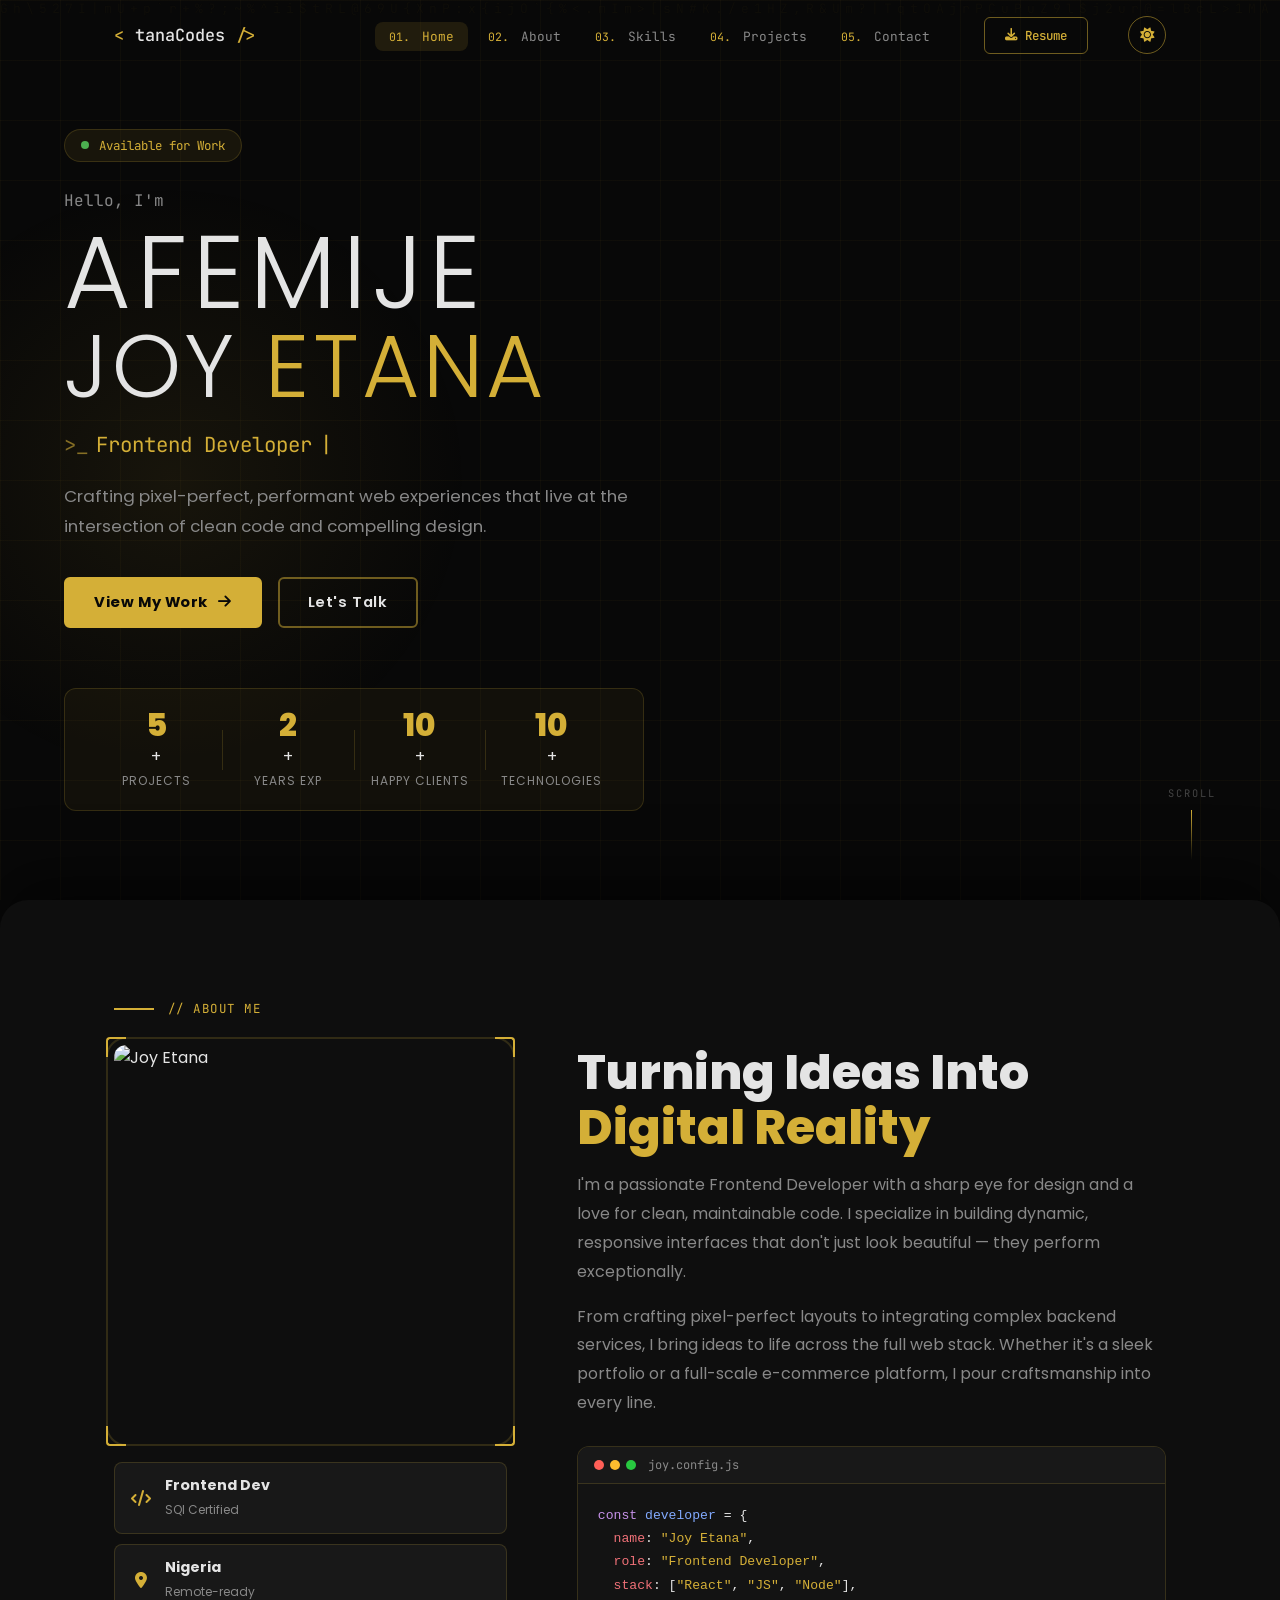
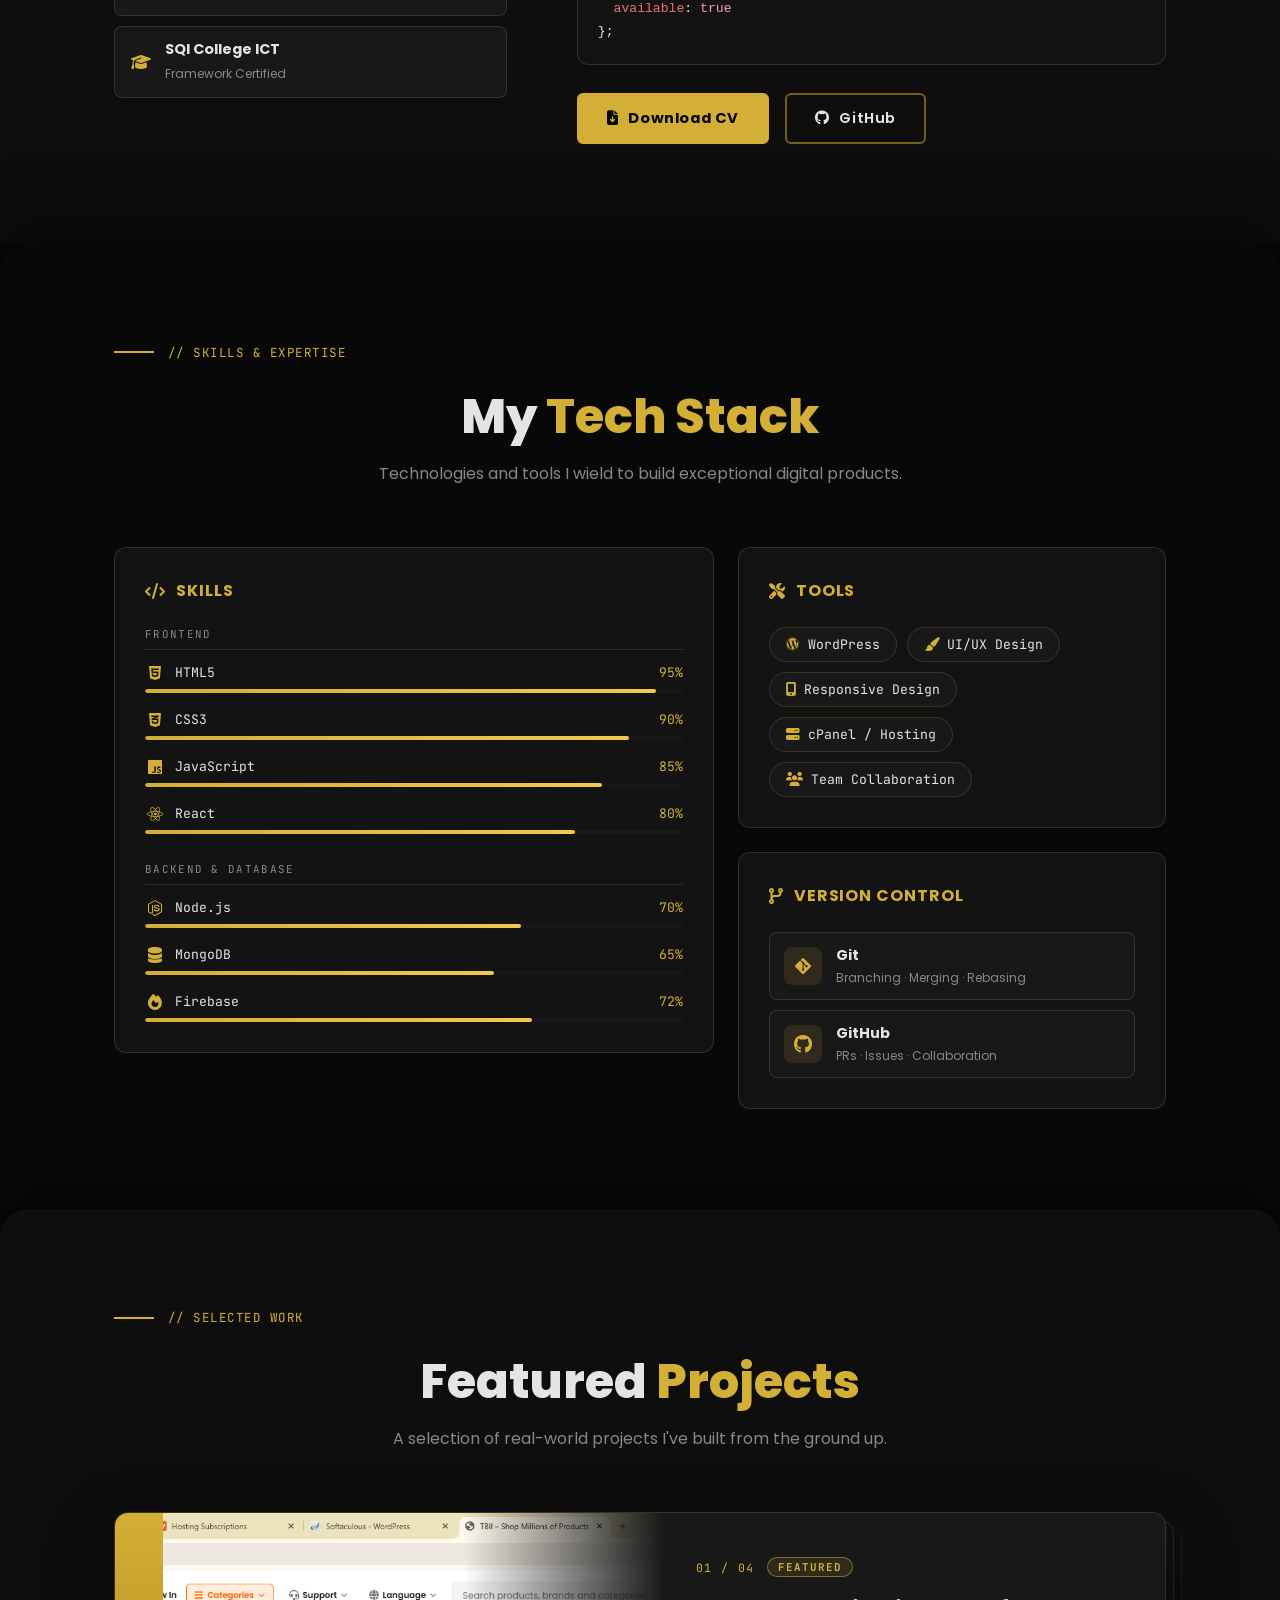
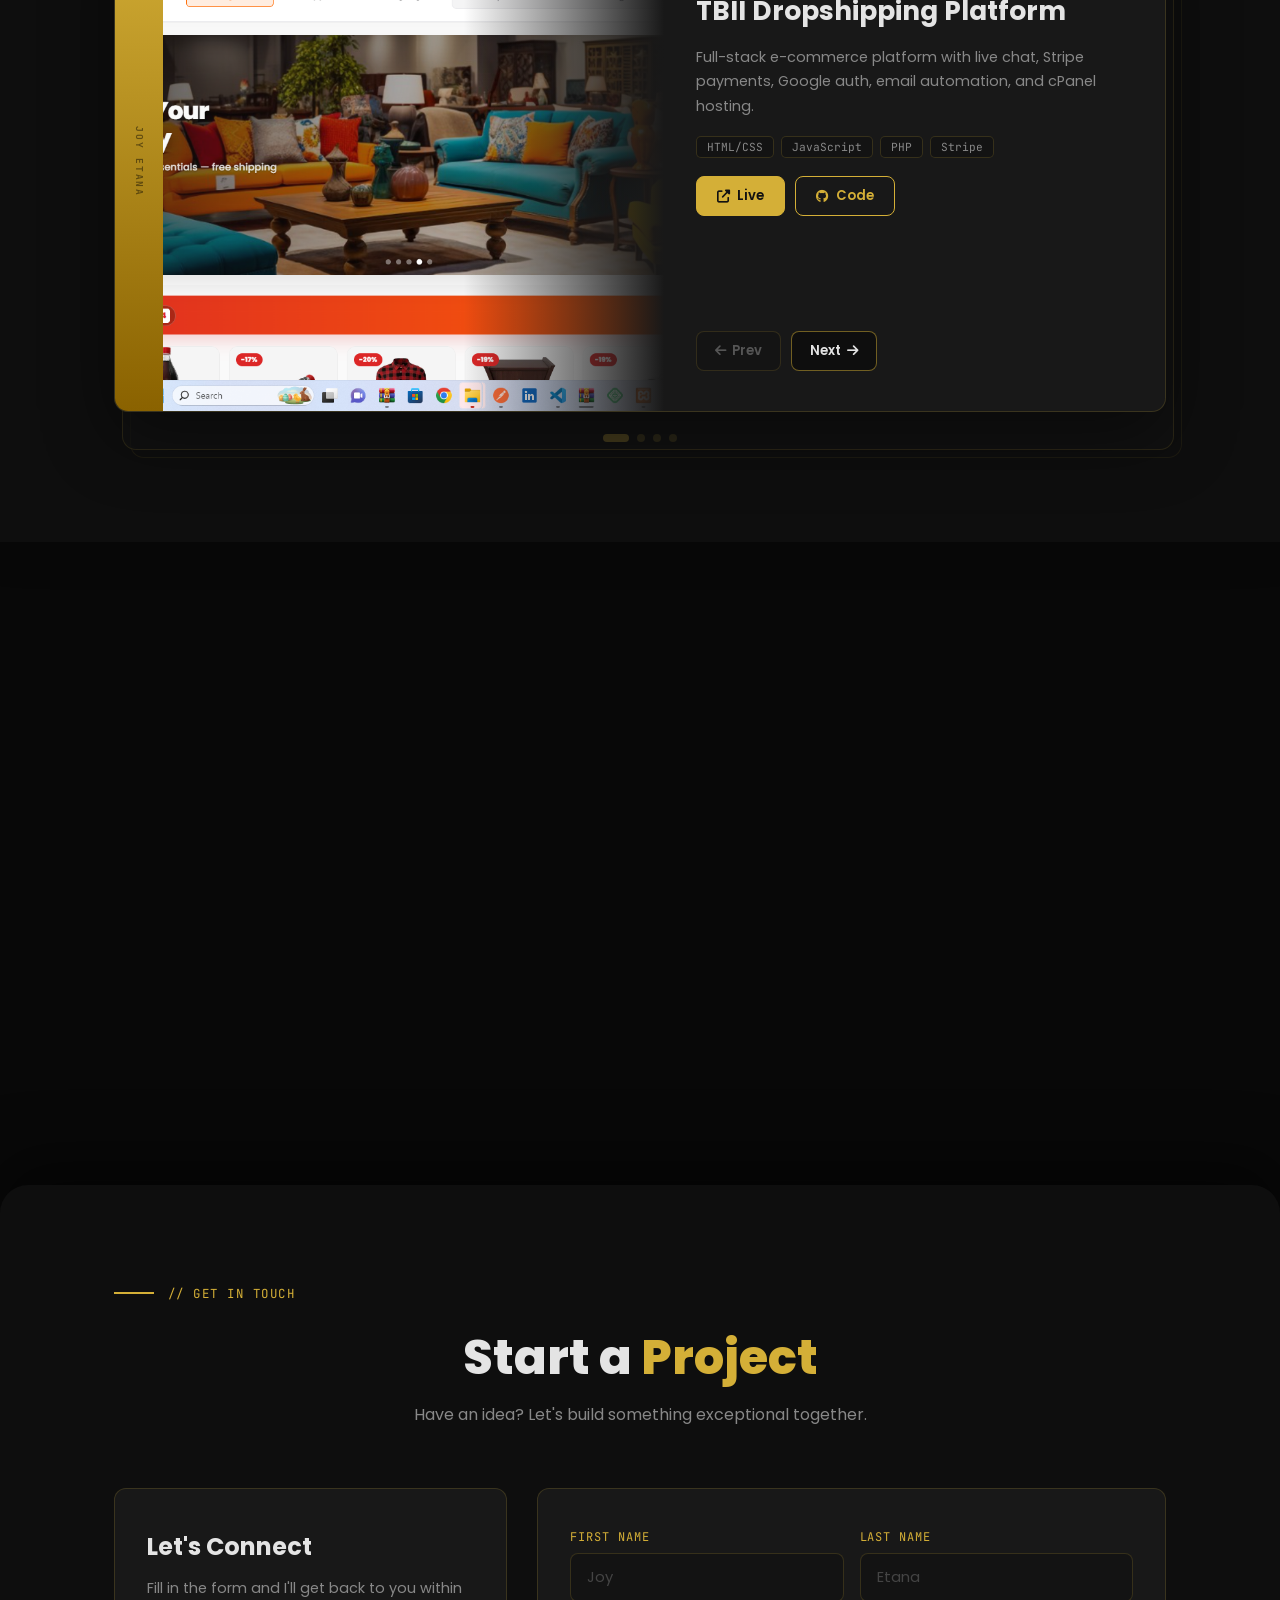
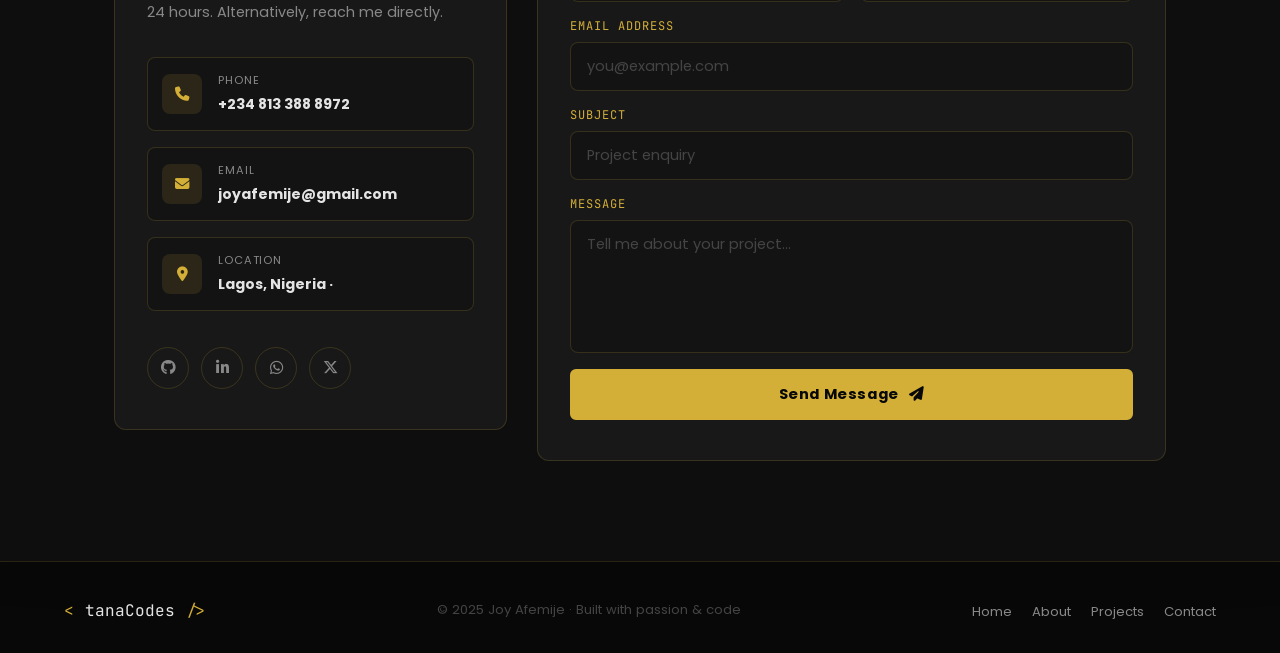
==== index.html @ c6f3b2d8 "Redesign: book-style projects, 3D page flip, ash light theme, direct contact form - Replace projects" ====
<!DOCTYPE html>
<html lang="en">
<head>
  <meta charset="UTF-8" />
  <meta name="viewport" content="width=device-width, initial-scale=1.0" />
  <title>Joy Etana — Frontend Developer</title>
  <link rel="preconnect" href="https://fonts.googleapis.com">
  <link href="https://fonts.googleapis.com/css2?family=Poppins:ital,wght@0,300;0,400;0,500;0,600;0,700;0,800;1,300;1,400&family=JetBrains+Mono:wght@300;400;500&display=swap" rel="stylesheet">
  <link rel="stylesheet" href="https://cdnjs.cloudflare.com/ajax/libs/font-awesome/6.5.0/css/all.min.css">
  <link rel="stylesheet" href="index.css" />
  <script>
    (function(){
      var saved = localStorage.getItem('portfolio-theme');
      if (saved === 'light') document.documentElement.setAttribute('data-theme', 'light');
    })();
  </script>
</head>
<body>

  <!-- ===== CANVAS BACKGROUND ===== -->
  <canvas id="codeRain"></canvas>

  <!-- ===== NAVBAR ===== -->
  <nav class="navbar" id="navbar">
    <div class="nav-inner">
      <div class="logo">
        <span class="logo-bracket">&lt;</span>
        <span class="logo-name">tanaCodes</span>
        <span class="logo-bracket">/&gt;</span>
      </div>

      <ul class="nav-links" id="nav-links">
        <li><a href="#home"><span class="nav-num">01.</span> Home</a></li>
        <li><a href="#about"><span class="nav-num">02.</span> About</a></li>
        <li><a href="#skills"><span class="nav-num">03.</span> Skills</a></li>
        <li><a href="#projects"><span class="nav-num">04.</span> Projects</a></li>
        <li><a href="#contact"><span class="nav-num">05.</span> Contact</a></li>
      </ul>

      <a href="./files/Afemije_Joy_Etanakeme_CV_Updated (1).pdf" download class="nav-cta">
        <i class="fas fa-download"></i> Resume
      </a>

      <button class="theme-toggle" id="themeToggle" aria-label="Toggle theme">
        <i class="fas fa-sun"></i>
      </button>

      <button class="hamburger" id="hamburger" aria-label="Toggle menu">
        <span></span><span></span><span></span>
      </button>
    </div>
  </nav>

  <!-- ===== HERO SECTION ===== -->
  <section id="home" class="hero">
    <div class="hero-inner">
      <div class="hero-tag">
        <span class="dot pulse"></span>
        <span>Available for Work</span>
      </div>

      <p class="hero-greeting">Hello, I'm</p>

      <h1 class="hero-name">
        <span class="line-1">AFEMIJE</span>
        <span class="line-2">JOY <em>ETANA</em></span>
      </h1>

      <div class="hero-role">
        <span class="role-prefix">&gt;_</span>
        <span id="typed-role"></span><span class="cursor-blink">|</span>
      </div>

      <p class="hero-desc">
        Crafting pixel-perfect, performant web experiences that live at the intersection of clean code and compelling design.
      </p>

      <div class="hero-actions">
        <a href="#projects" class="btn-primary">View My Work <i class="fas fa-arrow-right"></i></a>
        <a href="#contact" class="btn-ghost">Let's Talk</a>
      </div>

      <div class="hero-stats">
        <div class="stat-chip">
          <span class="stat-num" data-target="5">0</span>+
          <span class="stat-label">Projects</span>
        </div>
        <div class="stat-divider"></div>
        <div class="stat-chip">
          <span class="stat-num" data-target="2">0</span>+
          <span class="stat-label">Years Exp</span>
        </div>
        <div class="stat-divider"></div>
        <div class="stat-chip">
          <span class="stat-num" data-target="10">0</span>+
          <span class="stat-label">Happy Clients</span>
        </div>
        <div class="stat-divider"></div>
        <div class="stat-chip">
          <span class="stat-num" data-target="10">0</span>+
          <span class="stat-label">Technologies</span>
        </div>
      </div>
    </div>

    <div class="scroll-hint">
      <span>SCROLL</span>
      <div class="scroll-line"></div>
    </div>
  </section>

  <!-- ===== ABOUT SECTION ===== -->
  <section id="about" class="about reveal">
    <div class="section-container">

      <div class="section-tag">
        <span class="tag-line"></span>
        <span class="tag-text">// ABOUT ME</span>
      </div>

      <div class="about-grid">
        <div class="about-visual">
          <div class="img-frame">
            <img src="./images/WhatsApp Image 2026-05-16 at 09.58.52.jpeg" alt="Joy Etana" class="profile-img" />
            <div class="img-border"></div>
            <div class="img-corner tl"></div>
            <div class="img-corner tr"></div>
            <div class="img-corner bl"></div>
            <div class="img-corner br"></div>
          </div>

          <div class="about-mini-stats">
            <div class="mini-stat">
              <i class="fas fa-code"></i>
              <div>
                <strong>Frontend Dev</strong>
                <span>SQI Certified</span>
              </div>
            </div>
            <div class="mini-stat">
              <i class="fas fa-map-marker-alt"></i>
              <div>
                <strong>Nigeria</strong>
                <span>Remote-ready</span>
              </div>
            </div>
            <div class="mini-stat">
              <i class="fas fa-graduation-cap"></i>
              <div>
                <strong>SQI College ICT</strong>
                <span>Framework Certified</span>
              </div>
            </div>
          </div>
        </div>

        <div class="about-content">
          <h2 class="section-title">Turning Ideas Into <br><em>Digital Reality</em></h2>

          <p class="about-text">
            I'm a passionate Frontend Developer with a sharp eye for design and a love for clean, maintainable code. I specialize in building dynamic, responsive interfaces that don't just look beautiful — they perform exceptionally.
          </p>
          <p class="about-text">
            From crafting pixel-perfect layouts to integrating complex backend services, I bring ideas to life across the full web stack. Whether it's a sleek portfolio or a full-scale e-commerce platform, I pour craftsmanship into every line.
          </p>

          <div class="code-snippet">
            <div class="snippet-header">
              <div class="dots"><span></span><span></span><span></span></div>
              <span class="snippet-file">joy.config.js</span>
            </div>
            <pre><code><span class="c-key">const</span> <span class="c-var">developer</span> = {
  <span class="c-prop">name</span>: <span class="c-str">"Joy Etana"</span>,
  <span class="c-prop">role</span>: <span class="c-str">"Frontend Developer"</span>,
  <span class="c-prop">stack</span>: [<span class="c-str">"React"</span>, <span class="c-str">"JS"</span>, <span class="c-str">"Node"</span>],
  <span class="c-prop">available</span>: <span class="c-bool">true</span>
};</code></pre>
          </div>

          <div class="about-ctas">
            <a href="./files/Afemije Joy CV.pdf" download class="btn-primary">
              <i class="fas fa-file-arrow-down"></i> Download CV
            </a>
            <a href="https://github.com/JoyAfemije" target="_blank" class="btn-ghost">
              <i class="fab fa-github"></i> GitHub
            </a>
          </div>
        </div>
      </div>
    </div>
  </section>

  <!-- ===== SKILLS SECTION ===== -->
  <section id="skills" class="skills reveal">
    <div class="section-container">

      <div class="section-tag">
        <span class="tag-line"></span>
        <span class="tag-text">// SKILLS & EXPERTISE</span>
      </div>

      <h2 class="section-title center">My <em>Tech Stack</em></h2>
      <p class="section-sub">Technologies and tools I wield to build exceptional digital products.</p>

      <div class="skills-dashboard">

        <!-- ─── LEFT: Skills (bars) ─── -->
        <div class="skill-group skills-main-card">
          <h3 class="group-title"><i class="fas fa-code"></i> Skills</h3>

          <div class="skill-subgroup">
            <span class="skill-sub-label">Frontend</span>
            <div class="skill-bars">
              <div class="skill-bar-item" data-level="95">
                <div class="skill-info">
                  <i class="fab fa-html5"></i> <span>HTML5</span>
                  <span class="skill-pct">95%</span>
                </div>
                <div class="bar-track"><div class="bar-fill"></div></div>
              </div>
              <div class="skill-bar-item" data-level="90">
                <div class="skill-info">
                  <i class="fab fa-css3-alt"></i> <span>CSS3</span>
                  <span class="skill-pct">90%</span>
                </div>
                <div class="bar-track"><div class="bar-fill"></div></div>
              </div>
              <div class="skill-bar-item" data-level="85">
                <div class="skill-info">
                  <i class="fab fa-js"></i> <span>JavaScript</span>
                  <span class="skill-pct">85%</span>
                </div>
                <div class="bar-track"><div class="bar-fill"></div></div>
              </div>
              <div class="skill-bar-item" data-level="80">
                <div class="skill-info">
                  <i class="fab fa-react"></i> <span>React</span>
                  <span class="skill-pct">80%</span>
                </div>
                <div class="bar-track"><div class="bar-fill"></div></div>
              </div>
            </div>
          </div>

          <div class="skill-subgroup">
            <span class="skill-sub-label">Backend &amp; Database</span>
            <div class="skill-bars">
              <div class="skill-bar-item" data-level="70">
                <div class="skill-info">
                  <i class="fab fa-node-js"></i> <span>Node.js</span>
                  <span class="skill-pct">70%</span>
                </div>
                <div class="bar-track"><div class="bar-fill"></div></div>
              </div>
              <div class="skill-bar-item" data-level="65">
                <div class="skill-info">
                  <i class="fas fa-database"></i> <span>MongoDB</span>
                  <span class="skill-pct">65%</span>
                </div>
                <div class="bar-track"><div class="bar-fill"></div></div>
              </div>
              <div class="skill-bar-item" data-level="72">
                <div class="skill-info">
                  <i class="fas fa-fire"></i> <span>Firebase</span>
                  <span class="skill-pct">72%</span>
                </div>
                <div class="bar-track"><div class="bar-fill"></div></div>
              </div>
            </div>
          </div>
        </div>

        <!-- ─── RIGHT: Tools + Version Control ─── -->
        <div class="skills-side-col">

          <div class="skill-group">
            <h3 class="group-title"><i class="fas fa-tools"></i> Tools</h3>
            <div class="skill-tags">
              <span class="skill-tag"><i class="fab fa-wordpress"></i> WordPress</span>
              <span class="skill-tag"><i class="fas fa-paint-brush"></i> UI/UX Design</span>
              <span class="skill-tag"><i class="fas fa-mobile-alt"></i> Responsive Design</span>
              <span class="skill-tag"><i class="fas fa-server"></i> cPanel / Hosting</span>
              <span class="skill-tag"><i class="fas fa-users"></i> Team Collaboration</span>
            </div>
          </div>

          <div class="skill-group">
            <h3 class="group-title"><i class="fas fa-code-branch"></i> Version Control</h3>
            <div class="vc-list">
              <div class="vc-item">
                <div class="vc-icon"><i class="fab fa-git-alt"></i></div>
                <div class="vc-info">
                  <strong>Git</strong>
                  <span>Branching · Merging · Rebasing</span>
                </div>
              </div>
              <div class="vc-item">
                <div class="vc-icon"><i class="fab fa-github"></i></div>
                <div class="vc-info">
                  <strong>GitHub</strong>
                  <span>PRs · Issues · Collaboration</span>
                </div>
              </div>
            </div>
          </div>

        </div>

      </div>
    </div>
  </section>

  <!-- ===== PROJECTS SECTION ===== -->
  <section id="projects" class="projects reveal">
    <div class="section-container">

      <div class="section-tag">
        <span class="tag-line"></span>
        <span class="tag-text">// SELECTED WORK</span>
      </div>

      <h2 class="section-title center">Featured <em>Projects</em></h2>
      <p class="section-sub">A selection of real-world projects I've built from the ground up.</p>

      <div class="book-stage">

        <div class="book-wrap">

          <!-- ── Page 1 ── -->
          <article class="book-page" data-page="0">
            <div class="page-spine">Joy Etana</div>
            <div class="page-layout">
              <div class="page-visual">
                <img src="./images/tbii.png" alt="TBII Dropshipping Platform" />
              </div>
              <div class="page-info">
                <div class="page-meta">
                  <span class="page-num">01 / 04</span>
                  <span class="page-badge">Featured</span>
                </div>
                <h3 class="page-title">TBII Dropshipping Platform</h3>
                <p class="page-desc">Full-stack e-commerce platform with live chat, Stripe payments, Google auth, email automation, and cPanel hosting.</p>
                <div class="page-tags">
                  <span>HTML/CSS</span><span>JavaScript</span><span>PHP</span><span>Stripe</span>
                </div>
                <div class="page-links">
                  <a href="#" class="btn-page-link"><i class="fas fa-external-link-alt"></i> Live</a>
                  <a href="#" class="btn-page-link ghost"><i class="fab fa-github"></i> Code</a>
                </div>
                <div class="page-nav">
                  <button class="btn-flip prev" disabled><i class="fas fa-arrow-left"></i> Prev</button>
                  <button class="btn-flip next">Next <i class="fas fa-arrow-right"></i></button>
                </div>
              </div>
            </div>
          </article>

          <!-- ── Page 2 ── -->
          <article class="book-page" data-page="1">
            <div class="page-spine">Joy Etana</div>
            <div class="page-layout">
              <div class="page-visual">
                <img src="./images/Screenshot 2026-02-07 221929.png" alt="Resort &amp; Spa" />
              </div>
              <div class="page-info">
                <div class="page-meta">
                  <span class="page-num">02 / 04</span>
                </div>
                <h3 class="page-title">Resort &amp; Spa</h3>
                <p class="page-desc">Luxury resort website with booking forms, automatic confirmation emails, and full responsive design.</p>
                <div class="page-tags">
                  <span>HTML</span><span>CSS</span><span>JavaScript</span>
                </div>
                <div class="page-links">
                  <a href="https://resort-spa.vercel.app/" target="_blank" class="btn-page-link"><i class="fas fa-external-link-alt"></i> Live</a>
                </div>
                <div class="page-nav">
                  <button class="btn-flip prev"><i class="fas fa-arrow-left"></i> Prev</button>
                  <button class="btn-flip next">Next <i class="fas fa-arrow-right"></i></button>
                </div>
              </div>
            </div>
          </article>

          <!-- ── Page 3 ── -->
          <article class="book-page" data-page="2">
            <div class="page-spine">Joy Etana</div>
            <div class="page-layout">
              <div class="page-visual">
                <img src="./images/ArtisanHub.png" alt="ArtisanHub Marketplace" />
              </div>
              <div class="page-info">
                <div class="page-meta">
                  <span class="page-num">03 / 04</span>
                </div>
                <h3 class="page-title">ArtisanHub Marketplace</h3>
                <p class="page-desc">React-powered marketplace connecting local artisans with clients. Features location-based booking and portfolio showcases.</p>
                <div class="page-tags">
                  <span>React</span><span>JavaScript</span><span>Responsive</span>
                </div>
                <div class="page-links">
                  <a href="https://artisan-hub-zeta.vercel.app/" target="_blank" class="btn-page-link"><i class="fas fa-external-link-alt"></i> Live</a>
                </div>
                <div class="page-nav">
                  <button class="btn-flip prev"><i class="fas fa-arrow-left"></i> Prev</button>
                  <button class="btn-flip next">Next <i class="fas fa-arrow-right"></i></button>
                </div>
              </div>
            </div>
          </article>

          <!-- ── Page 4 ── -->
          <article class="book-page" data-page="3">
            <div class="page-spine">Joy Etana</div>
            <div class="page-layout">
              <div class="page-visual">
                <img src="./images/raigee porfolio.png" alt="Raigee Portfolio" />
              </div>
              <div class="page-info">
                <div class="page-meta">
                  <span class="page-num">04 / 04</span>
                </div>
                <h3 class="page-title">Raigee Portfolio</h3>
                <p class="page-desc">Personal portfolio site with smooth contact forms, automatic email delivery, and social platform integrations.</p>
                <div class="page-tags">
                  <span>HTML</span><span>CSS</span><span>JavaScript</span>
                </div>
                <div class="page-links">
                  <a href="#" class="btn-page-link"><i class="fas fa-external-link-alt"></i> Live</a>
                </div>
                <div class="page-nav">
                  <button class="btn-flip prev"><i class="fas fa-arrow-left"></i> Prev</button>
                  <button class="btn-flip next" disabled>Next <i class="fas fa-arrow-right"></i></button>
                </div>
              </div>
            </div>
          </article>

        </div><!-- /book-wrap -->

        <div class="book-indicators">
          <button class="book-dot" data-goto="0"></button>
          <button class="book-dot" data-goto="1"></button>
          <button class="book-dot" data-goto="2"></button>
          <button class="book-dot" data-goto="3"></button>
        </div>

      </div><!-- /book-stage -->
    </div>
  </section>

  <!-- ===== REVIEWS SECTION ===== -->
  <section id="reviews" class="reviews reveal">
    <div class="section-container">

      <div class="section-tag">
        <span class="tag-line"></span>
        <span class="tag-text">// CLIENT REVIEWS</span>
      </div>

      <h2 class="section-title center">What Clients <em>Say</em></h2>

      <div class="reviews-grid">
        <div class="review-card">
          <div class="quote-icon"><i class="fas fa-quote-left"></i></div>
          <p>"Etana is an exceptional web developer. Her attention to detail and commitment to quality is unmatched. She delivered a flawless product."</p>
          <div class="review-footer">
            <div class="reviewer-avatar">MD</div>
            <div>
              <strong>Mr. Dami</strong>
              <span>SQI Tutor-Software Engineer</span>
            </div>
            <div class="review-stars">
              <i class="fas fa-star"></i><i class="fas fa-star"></i><i class="fas fa-star"></i><i class="fas fa-star"></i><i class="fas fa-star"></i>
            </div>
          </div>
        </div>

        <div class="review-card">
          <div class="quote-icon"><i class="fas fa-quote-left"></i></div>
          <p>"Working with Etana was a fantastic experience. She delivered our project on time and consistently exceeded our expectations."</p>
          <div class="review-footer">
            <div class="reviewer-avatar">MS</div>
            <div>
              <strong>Mr. Shola</strong>
              <span>Startup Founder</span>
            </div>
            <div class="review-stars">
              <i class="fas fa-star"></i><i class="fas fa-star"></i><i class="fas fa-star"></i><i class="fas fa-star"></i><i class="fas fa-star"></i>
            </div>
          </div>
        </div>

        <div class="review-card">
          <div class="quote-icon"><i class="fas fa-quote-left"></i></div>
          <p>"I highly recommend Etana for any web development project. Her expertise and professionalism are absolutely top-notch."</p>
          <div class="review-footer">
            <div class="reviewer-avatar">EM</div>
            <div>
              <strong>Emmanuel</strong>
              <span>Frontend Developer</span>
            </div>
            <div class="review-stars">
              <i class="fas fa-star"></i><i class="fas fa-star"></i><i class="fas fa-star"></i><i class="fas fa-star"></i><i class="fas fa-star"></i>
            </div>
          </div>
        </div>
      </div>
    </div>
  </section>

  <!-- ===== CONTACT SECTION ===== -->
  <section id="contact" class="contact reveal">
    <div class="section-container">

      <div class="section-tag">
        <span class="tag-line"></span>
        <span class="tag-text">// GET IN TOUCH</span>
      </div>

      <h2 class="section-title center">Start a <em>Project</em></h2>
      <p class="section-sub">Have an idea? Let's build something exceptional together.</p>

      <div class="contact-grid">

        <div class="contact-info-panel">
          <h3>Let's Connect</h3>
          <p>Fill in the form and I'll get back to you within 24 hours. Alternatively, reach me directly.</p>

          <div class="contact-items">
            <div class="contact-item">
              <div class="contact-icon"><i class="fas fa-phone"></i></div>
              <div>
                <span class="contact-label">Phone</span>
                <strong>+234 813 388 8972</strong>
              </div>
            </div>
            <div class="contact-item">
              <div class="contact-icon"><i class="fas fa-envelope"></i></div>
              <div>
                <span class="contact-label">Email</span>
                <strong>joyafemije@gmail.com</strong>
              </div>
            </div>
            <div class="contact-item">
              <div class="contact-icon"><i class="fas fa-map-marker-alt"></i></div>
              <div>
                <span class="contact-label">Location</span>
                <strong> Lagos, Nigeria · </strong>
              </div>
            </div>
          </div>

          <div class="social-bar">
            <a href="https://github.com/JoyAfemije" target="_blank" title="GitHub"><i class="fab fa-github"></i></a>
            <a href="https://www.linkedin.com/in/joy-afemije-279126282/" target="_blank" title="LinkedIn"><i class="fab fa-linkedin-in"></i></a>
            <a href="https://wa.me/2348133888972" target="_blank" title="WhatsApp"><i class="fab fa-whatsapp"></i></a>
            <a href="https://x.com/Joyafemije" target="_blank" title="Twitter/X"><i class="fab fa-x-twitter"></i></a>
          </div>
        </div>

        <div class="contact-form-panel">
          <form id="contactForm">
            <div class="form-row">
              <div class="form-group">
                <label for="firstName">First Name</label>
                <input type="text" id="firstName" placeholder="Joy" required />
              </div>
              <div class="form-group">
                <label for="lastName">Last Name</label>
                <input type="text" id="lastName" placeholder="Etana" required />
              </div>
            </div>
            <div class="form-group">
              <label for="email">Email Address</label>
              <input type="email" id="email" placeholder="you@example.com" required />
            </div>
            <div class="form-group">
              <label for="subject">Subject</label>
              <input type="text" id="subject" placeholder="Project enquiry" />
            </div>
            <div class="form-group">
              <label for="message">Message</label>
              <textarea id="message" rows="5" placeholder="Tell me about your project..." required></textarea>
            </div>
            <button type="submit" class="btn-primary full-width" id="sendBtn">
              Send Message <i class="fas fa-paper-plane"></i>
            </button>
          </form>
        </div>

      </div>
    </div>
  </section>

  <!-- ===== FOOTER ===== -->
  <footer class="footer">
    <div class="footer-inner">
      <div class="footer-logo">
        <span class="logo-bracket">&lt;</span>
        <span class="logo-name">tanaCodes</span>
        <span class="logo-bracket">/&gt;</span>
      </div>
      <p class="footer-copy">© 2025 Joy Afemije · Built with passion & code</p>
      <ul class="footer-links">
        <li><a href="#home">Home</a></li>
        <li><a href="#about">About</a></li>
        <li><a href="#projects">Projects</a></li>
        <li><a href="#contact">Contact</a></li>
      </ul>
    </div>
  </footer>

  <!-- BACK TO TOP -->
  <button id="backToTop" aria-label="Back to top">
    <i class="fas fa-arrow-up"></i>
  </button>

  <!-- TOAST -->
  <div id="toast"></div>

  <script src="main.js"></script>
</body>
</html>
---- index.css ----
/* ===================================================
   JOY ETANA — PORTFOLIO · REDESIGN 2025
   Black & Gold Dashboard Aesthetic
=================================================== */

:root {
  --bg:       #080808;
  --surface:  #0e0e0e;
  --panel:    #131313;
  --card:     #181818;
  --border:   rgba(212, 175, 55, 0.18);
  --border-h: rgba(212, 175, 55, 0.5);
  --gold:     #d4af37;
  --gold-lt:  #f0c94d;
  --gold-dim: rgba(212, 175, 55, 0.12);
  --text:     #e4e4e4;
  --muted:    #888;
  --dim:      #444;
  --disp:     'Poppins', sans-serif;
  --mono:     'JetBrains Mono', monospace;
  --body:     'Poppins', sans-serif;
  --r:        12px;
  --r-sm:     8px;
  --trans:    0.3s ease;
}

/* ===== LIGHT THEME ===== */
html[data-theme="light"] {
  --bg:       #c8c9c9;
  --surface:  #d2d3d3;
  --panel:    #bbbcbc;
  --card:     #dcdcdc;
  --border:   rgba(0, 0, 0, 0.12);
  --border-h: rgba(0, 0, 0, 0.28);
  --gold:     #7a5c00;
  --gold-lt:  #9a7200;
  --gold-dim: rgba(120, 90, 0, 0.12);
  --text:     #111111;
  --muted:    #3d3d3d;
  --dim:      #7a7a7a;
}

html[data-theme="light"] #codeRain {
  opacity: 0.06;
}

html[data-theme="light"] body::before {
  background-image:
    linear-gradient(rgba(140,100,0,0.06) 1px, transparent 1px),
    linear-gradient(90deg, rgba(140,100,0,0.06) 1px, transparent 1px);
}

html[data-theme="light"] .navbar.scrolled {
  background: rgba(200, 201, 201, 0.92);
}

html[data-theme="light"] .nav-links.mobile-open {
  background: rgba(200, 201, 201, 0.98);
}

html[data-theme="light"] .c-key  { color: #7c3aed; }
html[data-theme="light"] .c-var  { color: #1d4ed8; }
html[data-theme="light"] .c-prop { color: #dc2626; }
html[data-theme="light"] .c-bool { color: #db2777; }

/* ===== RESET & BASE ===== */
*, *::before, *::after {
  margin: 0; padding: 0;
  box-sizing: border-box;
}

html { scroll-behavior: smooth; }

body {
  font-family: var(--body);
  background: var(--bg);
  color: var(--text);
  overflow-x: hidden;
  overflow-x: clip;
  cursor: default;
}

a { text-decoration: none; color: inherit; }
ul { list-style: none; }
img { display: block; width: 100%; }

/* ===== SCROLLBAR ===== */
::-webkit-scrollbar { width: 5px; }
::-webkit-scrollbar-track { background: var(--bg); }
::-webkit-scrollbar-thumb { background: var(--gold); border-radius: 99px; }

/* ===== CANVAS CODE RAIN ===== */
#codeRain {
  position: fixed;
  top: 0; left: 0;
  width: 100%; height: 100%;
  z-index: 0;
  pointer-events: none;
  opacity: 0.03;
}

/* ===== GRID OVERLAY ===== */
body::before {
  content: '';
  position: fixed;
  inset: 0;
  background-image:
    linear-gradient(rgba(212,175,55,0.04) 1px, transparent 1px),
    linear-gradient(90deg, rgba(212,175,55,0.04) 1px, transparent 1px);
  background-size: 60px 60px;
  pointer-events: none;
  z-index: 0;
}

/* ===== SHARED LAYOUT ===== */
/* Sections scroll normally — sticky was pinning content off-screen.
   The card overlap visual comes from border-radius + shadow + z-index,
   both sections are genuinely in the viewport during the scroll transition. */
section, .footer { position: relative; z-index: 1; }

/* ── Section card overlap ── */
#home    { z-index: 1; }
#about   { z-index: 2; border-radius: 28px 28px 0 0; box-shadow: 0 -24px 60px rgba(0,0,0,0.5); }
#skills  { z-index: 3; border-radius: 28px 28px 0 0; box-shadow: 0 -24px 60px rgba(0,0,0,0.5); }
#projects{ z-index: 4; border-radius: 28px 28px 0 0; box-shadow: 0 -24px 60px rgba(0,0,0,0.5); }
#reviews { z-index: 5; border-radius: 28px 28px 0 0; box-shadow: 0 -24px 60px rgba(0,0,0,0.5); }
#contact { z-index: 6; border-radius: 28px 28px 0 0; box-shadow: 0 -24px 60px rgba(0,0,0,0.5); }

html[data-theme="light"] section:not(#home) {
  box-shadow: 0 -16px 50px rgba(0,0,0,0.1);
}

.section-container {
  max-width: 1180px;
  margin: 0 auto;
  padding: 100px 5%;
}

.section-tag {
  display: flex;
  align-items: center;
  gap: 14px;
  margin-bottom: 28px;
}
.tag-line {
  display: block;
  width: 40px;
  height: 2px;
  background: var(--gold);
}
.tag-text {
  font-family: var(--mono);
  font-size: 0.78rem;
  color: var(--gold);
  letter-spacing: 0.12em;
  text-transform: uppercase;
}

.section-title {
  font-family: var(--disp);
  font-size: clamp(2rem, 4vw, 3rem);
  font-weight: 800;
  line-height: 1.15;
  color: var(--text);
  margin-bottom: 16px;
}
.section-title em {
  font-style: normal;
  color: var(--gold);
}
.section-title.center { text-align: center; }

.section-sub {
  text-align: center;
  max-width: 560px;
  margin: 0 auto 60px;
  color: var(--muted);
  font-size: 1rem;
  line-height: 1.7;
}

/* ===== BUTTONS ===== */
.btn-primary {
  display: inline-flex;
  align-items: center;
  gap: 10px;
  padding: 13px 28px;
  background: var(--gold);
  color: #080808;
  font-family: var(--disp);
  font-weight: 700;
  font-size: 0.92rem;
  letter-spacing: 0.04em;
  border-radius: 6px;
  border: 2px solid var(--gold);
  transition: var(--trans);
  white-space: nowrap;
}
.btn-primary:hover {
  background: transparent;
  color: var(--gold);
  transform: translateY(-2px);
  box-shadow: 0 8px 28px rgba(212,175,55,0.22);
}

.btn-ghost {
  display: inline-flex;
  align-items: center;
  gap: 10px;
  padding: 13px 28px;
  background: transparent;
  color: var(--text);
  font-family: var(--disp);
  font-weight: 600;
  font-size: 0.92rem;
  letter-spacing: 0.04em;
  border-radius: 6px;
  border: 2px solid var(--border-h);
  transition: var(--trans);
}
.btn-ghost:hover {
  border-color: var(--gold);
  color: var(--gold);
  transform: translateY(-2px);
}

.full-width { width: 100%; justify-content: center; }

/* ===== REVEAL ANIMATION ===== */
.reveal {
  opacity: 0;
  transform: translateY(40px);
  transition: opacity 0.7s ease, transform 0.7s ease;
}
.reveal.visible {
  opacity: 1;
  transform: translateY(0);
}

/* ===================================================
   NAVBAR
=================================================== */
.navbar {
  position: fixed;
  top: 0; left: 0;
  width: 100%;
  z-index: 1000;
  transition: background var(--trans), box-shadow var(--trans);
}
.navbar.scrolled {
  background: rgba(8,8,8,0.9);
  backdrop-filter: blur(18px);
  -webkit-backdrop-filter: blur(18px);
  box-shadow: 0 1px 0 var(--border);
}

.nav-inner {
  max-width: 1180px;
  margin: 0 auto;
  padding: 0 5%;
  height: 70px;
  display: flex;
  align-items: center;
  gap: 40px;
}

/* Logo */
.logo {
  font-family: var(--mono);
  font-size: 1.05rem;
  font-weight: 500;
  flex-shrink: 0;
}
.logo-bracket { color: var(--gold); }
.logo-name { color: var(--text); margin: 0 1px; }

/* Nav links */
.nav-links {
  display: flex;
  gap: 6px;
  margin-left: auto;
}
.nav-links a {
  font-family: var(--mono);
  font-size: 0.8rem;
  color: var(--muted);
  padding: 6px 14px;
  border-radius: var(--r-sm);
  transition: var(--trans);
}
.nav-links a:hover { color: var(--gold); background: var(--gold-dim); }
.nav-num { color: var(--gold); margin-right: 4px; font-size: 0.72rem; }

/* Nav CTA */
.nav-cta {
  display: inline-flex;
  align-items: center;
  gap: 8px;
  padding: 9px 20px;
  font-family: var(--mono);
  font-size: 0.78rem;
  font-weight: 500;
  color: var(--gold);
  border: 1.5px solid var(--border-h);
  border-radius: 6px;
  transition: var(--trans);
  white-space: nowrap;
  flex-shrink: 0;
}
.nav-cta:hover {
  background: var(--gold);
  color: #080808;
}

/* Theme toggle */
.theme-toggle {
  width: 38px;
  height: 38px;
  border-radius: 50%;
  border: 1.5px solid var(--border-h);
  background: transparent;
  color: var(--gold);
  font-size: 0.9rem;
  cursor: pointer;
  display: flex;
  align-items: center;
  justify-content: center;
  transition: var(--trans);
  flex-shrink: 0;
}
.theme-toggle:hover {
  background: var(--gold);
  color: #fff;
  transform: rotate(20deg) scale(1.08);
}

/* Hamburger */
.hamburger {
  display: none;
  background: none;
  border: none;
  cursor: pointer;
  padding: 8px;
  flex-direction: column;
  gap: 5px;
  margin-left: auto;
}
.hamburger span {
  display: block;
  width: 24px;
  height: 2px;
  background: var(--text);
  border-radius: 99px;
  transition: var(--trans);
  transform-origin: center;
}
.hamburger.open span:nth-child(1) { transform: translateY(7px) rotate(45deg); }
.hamburger.open span:nth-child(2) { opacity: 0; }
.hamburger.open span:nth-child(3) { transform: translateY(-7px) rotate(-45deg); }

/* ===================================================
   HERO
=================================================== */
.hero {
  position: relative;
  z-index: 1;
  min-height: 100vh;
  display: flex;
  align-items: center;
  overflow: hidden;
  padding: 120px 5% 80px;
}

/* Radial glow */
.hero::after {
  content: '';
  position: absolute;
  width: 600px; height: 600px;
  top: 20%; left: -10%;
  background: radial-gradient(circle, rgba(212,175,55,0.08) 0%, transparent 70%);
  pointer-events: none;
}

.hero-inner {
  max-width: 800px;
  position: relative;
  z-index: 2;
}

/* Available badge */
.hero-tag {
  display: inline-flex;
  align-items: center;
  gap: 10px;
  padding: 7px 16px;
  background: rgba(212,175,55,0.08);
  border: 1px solid var(--border);
  border-radius: 99px;
  font-family: var(--mono);
  font-size: 0.78rem;
  color: var(--gold);
  margin-bottom: 28px;
}
.dot {
  width: 8px; height: 8px;
  border-radius: 50%;
  background: #4caf50;
  flex-shrink: 0;
}
.dot.pulse {
  animation: pulse 2s ease-in-out infinite;
}
@keyframes pulse {
  0%, 100% { box-shadow: 0 0 0 0 rgba(76,175,80,0.6); }
  50%       { box-shadow: 0 0 0 6px rgba(76,175,80,0); }
}

.hero-greeting {
  font-family: var(--mono);
  font-size: 1rem;
  color: var(--muted);
  margin-bottom: 10px;
}

.hero-name {
  font-family: 'Poppins', sans-serif;
  font-weight: 300;
  line-height: 1;
  margin-bottom: 20px;
  letter-spacing: 0.04em;
}
.hero-name .line-1 {
  display: block;
  font-size: clamp(3rem, 8vw, 6.5rem);
  color: var(--text);
  letter-spacing: 0.06em;
}
.hero-name .line-2 {
  display: block;
  font-size: clamp(2.5rem, 7vw, 5.5rem);
  color: var(--text);
  letter-spacing: 0.04em;
}
.hero-name em {
  font-style: normal;
  color: var(--gold);
  -webkit-text-stroke: 0px;
}

.hero-role {
  font-family: var(--mono);
  font-size: clamp(1rem, 2vw, 1.3rem);
  color: var(--gold);
  margin-bottom: 24px;
  display: flex;
  align-items: center;
  gap: 8px;
}
.role-prefix { opacity: 0.6; }

.cursor-blink {
  animation: blink 0.9s step-start infinite;
  color: var(--gold);
}
@keyframes blink { 0%, 100% { opacity: 1; } 50% { opacity: 0; } }

.hero-desc {
  font-size: 1.05rem;
  line-height: 1.75;
  color: var(--muted);
  max-width: 580px;
  margin-bottom: 36px;
}

.hero-actions {
  display: flex;
  gap: 16px;
  flex-wrap: wrap;
  margin-bottom: 60px;
}

/* Stats bar */
.hero-stats {
  display: flex;
  align-items: center;
  gap: 0;
  padding: 20px 30px;
  background: rgba(212,175,55,0.05);
  border: 1px solid var(--border);
  border-radius: var(--r);
  flex-wrap: wrap;
  gap: 4px;
}
.stat-chip {
  flex: 1;
  text-align: center;
  min-width: 100px;
  display: flex;
  flex-direction: column;
  align-items: center;
  gap: 3px;
}
.stat-num {
  font-family: var(--disp);
  font-size: 2rem;
  font-weight: 800;
  color: var(--gold);
  line-height: 1;
}
.stat-label {
  font-size: 0.75rem;
  color: var(--muted);
  text-transform: uppercase;
  letter-spacing: 0.08em;
}
.stat-divider {
  width: 1px;
  height: 40px;
  background: var(--border);
  flex-shrink: 0;
}

/* Scroll hint */
.scroll-hint {
  position: absolute;
  bottom: 40px;
  right: 5%;
  display: flex;
  flex-direction: column;
  align-items: center;
  gap: 10px;
  font-family: var(--mono);
  font-size: 0.65rem;
  color: var(--dim);
  letter-spacing: 0.2em;
}
.scroll-line {
  width: 1px;
  height: 50px;
  background: linear-gradient(var(--gold), transparent);
  animation: scrollDrop 2s ease-in-out infinite;
}
@keyframes scrollDrop {
  0%, 100% { transform: scaleY(1); opacity: 1; }
  50% { transform: scaleY(0.5); opacity: 0.4; }
}

/* ===================================================
   ABOUT
=================================================== */
.about { background: var(--surface); }

.about-grid {
  display: grid;
  grid-template-columns: 1fr 1.5fr;
  gap: 70px;
  align-items: start;
}

/* Image frame */
.img-frame {
  position: relative;
  display: inline-block;
  width: 100%;
}
.profile-img {
  width: 100%;
  aspect-ratio: 5/5;
  object-fit: cover;
  object-position: center 20%;
  border-radius: var(--r);
  filter: grayscale(15%);
  transition: filter var(--trans);
}
.img-frame:hover .profile-img { filter: grayscale(0); }
.img-border {
  position: absolute;
  inset: -8px;
  border: 2px solid var(--border);
  border-radius: calc(var(--r) + 8px);
  pointer-events: none;
}
.img-corner {
  position: absolute;
  width: 20px; height: 20px;
  border-color: var(--gold);
  border-style: solid;
}
.img-corner.tl { top: -8px; left: -8px; border-width: 2px 0 0 2px; border-radius: 4px 0 0 0; }
.img-corner.tr { top: -8px; right: -8px; border-width: 2px 2px 0 0; border-radius: 0 4px 0 0; }
.img-corner.bl { bottom: -8px; left: -8px; border-width: 0 0 2px 2px; border-radius: 0 0 0 4px; }
.img-corner.br { bottom: -8px; right: -8px; border-width: 0 2px 2px 0; border-radius: 0 0 4px 0; }

/* Mini stats below image */
.about-mini-stats {
  margin-top: 24px;
  display: flex;
  flex-direction: column;
  gap: 10px;
}
.mini-stat {
  display: flex;
  align-items: center;
  gap: 14px;
  padding: 12px 16px;
  background: var(--card);
  border: 1px solid var(--border);
  border-radius: var(--r-sm);
  transition: var(--trans);
}
.mini-stat:hover { border-color: var(--border-h); transform: translateX(4px); }
.mini-stat i { color: var(--gold); font-size: 1rem; width: 20px; text-align: center; }
.mini-stat strong { display: block; font-size: 0.9rem; }
.mini-stat span { font-size: 0.75rem; color: var(--muted); }

/* About text */
.about-text {
  font-size: 1rem;
  line-height: 1.8;
  color: var(--muted);
  margin-bottom: 16px;
}

/* Code snippet */
.code-snippet {
  background: var(--panel);
  border: 1px solid var(--border);
  border-radius: var(--r);
  overflow: hidden;
  margin: 28px 0;
}
.snippet-header {
  display: flex;
  align-items: center;
  gap: 12px;
  padding: 10px 16px;
  background: var(--card);
  border-bottom: 1px solid var(--border);
}
.dots { display: flex; gap: 6px; }
.dots span {
  width: 10px; height: 10px;
  border-radius: 50%;
  background: var(--dim);
}
.dots span:nth-child(1) { background: #ff5f57; }
.dots span:nth-child(2) { background: #febc2e; }
.dots span:nth-child(3) { background: #28c840; }
.snippet-file {
  font-family: var(--mono);
  font-size: 0.75rem;
  color: var(--muted);
}
.code-snippet pre {
  padding: 20px;
  font-family: var(--mono);
  font-size: 0.82rem;
  line-height: 1.7;
  overflow-x: auto;
}
.c-key  { color: #c792ea; }
.c-var  { color: #82aaff; }
.c-prop { color: #f07178; }
.c-str  { color: var(--gold); }
.c-bool { color: #ff9cac; }

.about-ctas {
  display: flex;
  gap: 16px;
  flex-wrap: wrap;
  margin-top: 28px;
}

/* ===================================================
   SKILLS
=================================================== */
.skills { background: var(--bg); }

.skills-dashboard {
  display: grid;
  grid-template-columns: 1.4fr 1fr;
  gap: 24px;
  align-items: start;
}

/* Right column holds Tools + Version Control stacked */
.skills-side-col {
  display: flex;
  flex-direction: column;
  gap: 24px;
}

/* Sub-sections within the Skills card */
.skill-subgroup { margin-bottom: 28px; }
.skill-subgroup:last-child { margin-bottom: 0; }
.skill-sub-label {
  display: block;
  font-family: var(--mono);
  font-size: 0.68rem;
  color: var(--muted);
  text-transform: uppercase;
  letter-spacing: 0.12em;
  margin-bottom: 14px;
  padding-bottom: 8px;
  border-bottom: 1px solid var(--border);
}

/* Version Control items */
.vc-list { display: flex; flex-direction: column; gap: 10px; }
.vc-item {
  display: flex;
  align-items: center;
  gap: 14px;
  padding: 12px 14px;
  background: var(--card);
  border: 1px solid var(--border);
  border-radius: var(--r-sm);
  transition: var(--trans);
}
.vc-item:hover { border-color: var(--border-h); transform: translateX(4px); }
.vc-icon {
  width: 38px; height: 38px;
  border-radius: var(--r-sm);
  background: var(--gold-dim);
  display: flex; align-items: center; justify-content: center;
  color: var(--gold);
  font-size: 1.15rem;
  flex-shrink: 0;
}
.vc-info { display: flex; flex-direction: column; gap: 3px; }
.vc-info strong { font-size: 0.9rem; color: var(--text); }
.vc-info span { font-size: 0.75rem; color: var(--muted); }

.skill-group {
  background: var(--panel);
  border: 1px solid var(--border);
  border-radius: var(--r);
  padding: 30px;
  transition: var(--trans);
}
.skill-group:hover { border-color: var(--border-h); }

.group-title {
  font-family: var(--disp);
  font-size: 1rem;
  font-weight: 700;
  color: var(--gold);
  margin-bottom: 24px;
  display: flex;
  align-items: center;
  gap: 10px;
  text-transform: uppercase;
  letter-spacing: 0.06em;
}

/* Skill bars */
.skill-bars { display: flex; flex-direction: column; gap: 18px; }

.skill-bar-item {}
.skill-info {
  display: flex;
  align-items: center;
  gap: 10px;
  margin-bottom: 8px;
  font-family: var(--mono);
  font-size: 0.82rem;
  color: var(--text);
}
.skill-info i { color: var(--gold); font-size: 1rem; width: 20px; text-align: center; }
.skill-info span:nth-child(2) { flex: 1; }
.skill-pct { color: var(--gold); }

.bar-track {
  height: 4px;
  background: var(--card);
  border-radius: 99px;
  overflow: hidden;
}
.bar-fill {
  height: 100%;
  background: linear-gradient(90deg, var(--gold), var(--gold-lt));
  border-radius: 99px;
  width: 0;
  transition: width 1.2s cubic-bezier(0.16, 1, 0.3, 1);
}

/* Skill tags */
.skill-tags {
  display: flex;
  flex-wrap: wrap;
  gap: 10px;
}
.skill-tag {
  display: inline-flex;
  align-items: center;
  gap: 8px;
  padding: 8px 16px;
  background: var(--card);
  border: 1px solid var(--border);
  border-radius: 99px;
  font-size: 0.82rem;
  font-family: var(--mono);
  color: var(--text);
  transition: var(--trans);
  cursor: default;
}
.skill-tag i { color: var(--gold); font-size: 0.85rem; }
.skill-tag:hover { border-color: var(--gold); color: var(--gold); background: var(--gold-dim); }

/* ===================================================
   PROJECTS — BOOK UI
=================================================== */
.projects { background: var(--surface); }

/* ── Stage: wraps book + depth shadows ── */
.book-stage {
  margin-top: 48px;
  position: relative;
}

/* Depth-stack layers peeking behind the book */
.book-stage::before,
.book-stage::after {
  content: '';
  position: absolute;
  border-radius: 14px;
  pointer-events: none;
}
.book-stage::before {
  inset: 8px -8px -8px 8px;
  background: var(--panel);
  border: 1px solid var(--border);
  z-index: 0;
  opacity: 0.75;
}
.book-stage::after {
  inset: 16px -16px -16px 16px;
  background: var(--surface);
  border: 1px solid var(--border);
  z-index: -1;
  opacity: 0.45;
}

/* ── Book wrap: 3D perspective container ── */
.book-wrap {
  position: relative;
  z-index: 1;
  min-height: 500px;
  border-radius: 14px;
  overflow: hidden;
  background: var(--card);
  border: 1px solid var(--border);
  box-shadow: 0 24px 70px rgba(0,0,0,0.45);
  perspective: 1800px;
  perspective-origin: center center;
}

/* ── Individual page ── */
.book-page {
  position: absolute;
  inset: 0;
  display: flex;
  will-change: transform, opacity;
  backface-visibility: hidden;
}

/* Flip shadow — darkens the page as it rotates edge-on */
.book-page::after {
  content: '';
  position: absolute;
  inset: 0;
  background: rgba(0,0,0,0);
  pointer-events: none;
  transition: background 0.28s ease;
  border-radius: inherit;
  z-index: 10;
}
.book-page.flipping::after {
  background: rgba(0,0,0,0.55);
}

/* ── Spine strip ── */
.page-spine {
  width: 48px;
  flex-shrink: 0;
  background: linear-gradient(180deg, var(--gold) 0%, #8a6200 100%);
  display: flex;
  align-items: center;
  justify-content: center;
  writing-mode: vertical-rl;
  text-orientation: mixed;
  font-family: var(--mono);
  font-size: 0.6rem;
  letter-spacing: 0.2em;
  text-transform: uppercase;
  color: rgba(0,0,0,0.45);
  font-weight: 700;
  user-select: none;
}

/* ── Page layout: image | info ── */
.page-layout {
  flex: 1;
  display: grid;
  grid-template-columns: 1fr 1fr;
  min-height: 0;
}

.page-visual {
  position: relative;
  overflow: hidden;
}
.page-visual img {
  width: 100%;
  height: 100%;
  object-fit: cover;
  object-position: center top;
  display: block;
}
/* Fade edge into info column */
.page-visual::after {
  content: '';
  position: absolute;
  inset: 0;
  background: linear-gradient(90deg, transparent 60%, var(--card) 100%);
  pointer-events: none;
}

/* ── Info column ── */
.page-info {
  padding: 44px 40px 40px 32px;
  display: flex;
  flex-direction: column;
  gap: 18px;
  overflow-y: auto;
}

.page-meta {
  display: flex;
  align-items: center;
  gap: 12px;
  flex-wrap: wrap;
}

.page-num {
  font-family: var(--mono);
  font-size: 0.72rem;
  color: var(--gold);
  letter-spacing: 0.12em;
}

.page-badge {
  background: var(--gold-dim);
  color: var(--gold);
  border: 1px solid var(--border-h);
  border-radius: 20px;
  padding: 2px 10px;
  font-size: 0.68rem;
  font-weight: 700;
  text-transform: uppercase;
  letter-spacing: 0.1em;
  font-family: var(--mono);
}

.page-title {
  font-family: var(--disp);
  font-size: 1.65rem;
  font-weight: 700;
  color: var(--text);
  line-height: 1.2;
  margin: 0;
}

.page-desc {
  font-size: 0.9rem;
  line-height: 1.7;
  color: var(--muted);
  margin: 0;
}

.page-tags {
  display: flex;
  flex-wrap: wrap;
  gap: 7px;
}
.page-tags span {
  padding: 3px 10px;
  background: var(--panel);
  border: 1px solid var(--border);
  border-radius: 5px;
  font-family: var(--mono);
  font-size: 0.7rem;
  color: var(--muted);
}

/* ── Project links ── */
.page-links {
  display: flex;
  gap: 10px;
  flex-wrap: wrap;
}

.btn-page-link {
  display: inline-flex;
  align-items: center;
  gap: 7px;
  padding: 9px 20px;
  border-radius: 8px;
  font-size: 0.82rem;
  font-weight: 600;
  text-decoration: none;
  background: var(--gold);
  color: #111;
  border: 1.5px solid var(--gold);
  transition: var(--trans);
}
.btn-page-link:hover {
  background: transparent;
  color: var(--gold);
}
.btn-page-link.ghost {
  background: transparent;
  color: var(--gold);
}
.btn-page-link.ghost:hover {
  background: var(--gold);
  color: #111;
}

/* ── Page navigation ── */
.page-nav {
  display: flex;
  align-items: center;
  gap: 10px;
  margin-top: auto;
  padding-top: 8px;
}

.btn-flip {
  display: inline-flex;
  align-items: center;
  gap: 6px;
  padding: 9px 18px;
  border-radius: 8px;
  font-size: 0.82rem;
  font-weight: 600;
  cursor: pointer;
  background: var(--surface);
  color: var(--text);
  border: 1.5px solid var(--border-h);
  transition: var(--trans);
  font-family: inherit;
}
.btn-flip:hover:not(:disabled) {
  background: var(--gold-dim);
  border-color: var(--gold);
  color: var(--gold);
}
.btn-flip:disabled {
  opacity: 0.3;
  cursor: not-allowed;
}

/* ── Dot indicators ── */
.book-indicators {
  display: flex;
  justify-content: center;
  gap: 8px;
  margin-top: 22px;
}

.book-dot {
  width: 8px;
  height: 8px;
  border-radius: 50%;
  border: none;
  background: var(--border-h);
  cursor: pointer;
  padding: 0;
  transition: var(--trans);
}
.book-dot.active {
  background: var(--gold);
  width: 26px;
  border-radius: 4px;
}

/* ===================================================
   REVIEWS
=================================================== */
.reviews { background: var(--bg); }

.reviews-grid {
  display: grid;
  grid-template-columns: repeat(3, 1fr);
  gap: 24px;
}

.review-card {
  background: var(--panel);
  border: 1px solid var(--border);
  border-radius: var(--r);
  padding: 30px;
  position: relative;
  transition: var(--trans);
  display: flex;
  flex-direction: column;
  gap: 20px;
}
.review-card:hover {
  border-color: var(--border-h);
  transform: translateY(-4px);
  box-shadow: 0 12px 40px rgba(212,175,55,0.06);
}

.quote-icon {
  font-size: 1.4rem;
  color: var(--gold);
  opacity: 0.5;
}
.review-card p {
  font-size: 0.95rem;
  line-height: 1.75;
  color: var(--muted);
  flex: 1;
}
.review-footer {
  display: flex;
  align-items: center;
  gap: 14px;
}
.reviewer-avatar {
  width: 42px; height: 42px;
  border-radius: 50%;
  background: var(--gold-dim);
  border: 2px solid var(--border);
  display: flex; align-items: center; justify-content: center;
  font-family: var(--mono);
  font-size: 0.75rem;
  font-weight: 700;
  color: var(--gold);
  flex-shrink: 0;
}
.review-footer > div:nth-child(2) {
  flex: 1;
  display: flex;
  flex-direction: column;
}
.review-footer strong { font-size: 0.9rem; color: var(--text); }
.review-footer span  { font-size: 0.75rem; color: var(--muted); }
.review-stars { display: flex; gap: 3px; }
.review-stars i { color: var(--gold); font-size: 0.7rem; }

/* ===================================================
   CONTACT
=================================================== */
.contact { background: var(--surface); }

.contact-grid {
  display: grid;
  grid-template-columns: 1fr 1.6fr;
  gap: 30px;
  align-items: start;
}

.contact-info-panel {
  background: var(--card);
  border: 1px solid var(--border);
  border-radius: var(--r);
  padding: 40px 32px;
}
.contact-info-panel h3 {
  font-family: var(--disp);
  font-size: 1.5rem;
  font-weight: 700;
  color: var(--text);
  margin-bottom: 12px;
}
.contact-info-panel > p {
  font-size: 0.9rem;
  color: var(--muted);
  line-height: 1.7;
  margin-bottom: 32px;
}

.contact-items { display: flex; flex-direction: column; gap: 16px; margin-bottom: 36px; }
.contact-item {
  display: flex;
  align-items: center;
  gap: 16px;
  padding: 14px;
  background: var(--panel);
  border: 1px solid var(--border);
  border-radius: var(--r-sm);
  transition: var(--trans);
}
.contact-item:hover { border-color: var(--border-h); transform: translateX(4px); }
.contact-icon {
  width: 40px; height: 40px;
  border-radius: var(--r-sm);
  background: var(--gold-dim);
  display: flex; align-items: center; justify-content: center;
  color: var(--gold);
  font-size: 0.9rem;
  flex-shrink: 0;
}
.contact-label { display: block; font-size: 0.7rem; color: var(--muted); text-transform: uppercase; letter-spacing: 0.08em; margin-bottom: 2px; }
.contact-item strong { font-size: 0.88rem; }

.social-bar { display: flex; gap: 12px; }
.social-bar a {
  width: 42px; height: 42px;
  border-radius: 50%;
  border: 1px solid var(--border);
  display: flex; align-items: center; justify-content: center;
  color: var(--muted);
  font-size: 0.95rem;
  transition: var(--trans);
}
.social-bar a:hover { border-color: var(--gold); color: var(--gold); background: var(--gold-dim); transform: translateY(-3px); }

/* Form */
.contact-form-panel {
  background: var(--card);
  border: 1px solid var(--border);
  border-radius: var(--r);
  padding: 40px 32px;
}
.form-row { display: grid; grid-template-columns: 1fr 1fr; gap: 16px; }
.form-group { display: flex; flex-direction: column; gap: 8px; margin-bottom: 16px; }
.form-group:last-child { margin-bottom: 0; }

label {
  font-family: var(--mono);
  font-size: 0.75rem;
  color: var(--gold);
  text-transform: uppercase;
  letter-spacing: 0.08em;
}

input[type="text"],
input[type="email"],
textarea {
  width: 100%;
  padding: 13px 16px;
  background: var(--panel);
  border: 1px solid var(--border);
  border-radius: var(--r-sm);
  color: var(--text);
  font-family: var(--body);
  font-size: 0.92rem;
  outline: none;
  transition: border-color var(--trans), box-shadow var(--trans);
  resize: none;
}
input:focus, textarea:focus {
  border-color: var(--border-h);
  box-shadow: 0 0 0 3px rgba(212,175,55,0.08);
}
input::placeholder, textarea::placeholder { color: var(--dim); }

/* ===================================================
   FOOTER
=================================================== */
@keyframes spin {
  to { transform: rotate(360deg); }
}
.fa-spin { animation: spin 0.8s linear infinite; }

.footer {
  background: var(--bg);
  border-top: 1px solid var(--border);
  padding: 36px 5%;
}
.footer-inner {
  max-width: 1180px;
  margin: 0 auto;
  display: flex;
  align-items: center;
  gap: 30px;
  flex-wrap: wrap;
}
.footer-logo {
  font-family: var(--mono);
  font-size: 1rem;
}
.footer-logo .logo-bracket { color: var(--gold); }
.footer-copy {
  flex: 1;
  text-align: center;
  font-size: 0.82rem;
  color: var(--dim);
}
.footer-links {
  display: flex;
  gap: 20px;
}
.footer-links a {
  font-size: 0.82rem;
  color: var(--muted);
  transition: color var(--trans);
}
.footer-links a:hover { color: var(--gold); }

/* ===== BACK TO TOP ===== */
#backToTop {
  position: fixed;
  bottom: 32px; right: 32px;
  width: 48px; height: 48px;
  border-radius: 50%;
  background: var(--gold);
  color: #080808;
  border: none;
  font-size: 1rem;
  cursor: pointer;
  display: none;
  align-items: center;
  justify-content: center;
  z-index: 900;
  transition: var(--trans);
  box-shadow: 0 4px 20px rgba(212,175,55,0.35);
}
#backToTop.show { display: flex; }
#backToTop:hover { transform: translateY(-4px); box-shadow: 0 8px 30px rgba(212,175,55,0.45); }

/* ===== TOAST ===== */
#toast {
  position: fixed;
  bottom: 40px; left: 50%;
  transform: translateX(-50%) translateY(20px);
  background: var(--card);
  border: 1px solid var(--border);
  color: var(--text);
  padding: 12px 24px;
  border-radius: 99px;
  font-size: 0.88rem;
  font-family: var(--mono);
  opacity: 0;
  pointer-events: none;
  transition: opacity 0.3s ease, transform 0.3s ease;
  z-index: 9999;
  white-space: nowrap;
}
#toast.show {
  opacity: 1;
  transform: translateX(-50%) translateY(0);
}

/* ===================================================
   RESPONSIVE
=================================================== */
@media (max-width: 1024px) {
  .about-grid { grid-template-columns: 1fr 1.3fr; gap: 50px; }
  .skills-dashboard { grid-template-columns: 1fr; }
  .skills-side-col { flex-direction: row; flex-wrap: wrap; }
  .skills-side-col .skill-group { flex: 1; min-width: 260px; }
}

@media (max-width: 900px) {
  .nav-links, .nav-cta { display: none; }
  .hamburger { display: flex; }

  .nav-links.mobile-open {
    display: flex;
    flex-direction: column;
    position: absolute;
    top: 70px; left: 0; right: 0;
    background: rgba(8,8,8,0.97);
    backdrop-filter: blur(20px);
    border-bottom: 1px solid var(--border);
    padding: 20px;
    gap: 4px;
    z-index: 999;
  }
  .nav-links.mobile-open a { padding: 12px 16px; border-radius: var(--r-sm); display: block; }

  .about-grid { grid-template-columns: 1fr; }

  /* Book UI — stacked layout on mobile */
  .book-wrap { min-height: 680px; }
  .page-layout { grid-template-columns: 1fr; }
  .page-visual { height: 220px; flex-shrink: 0; }
  .page-visual::after { background: linear-gradient(180deg, transparent 60%, var(--card) 100%); }
  .page-info { padding: 28px 24px 24px; }
  .page-title { font-size: 1.3rem; }
  .page-spine { width: 100%; height: 36px; writing-mode: horizontal-tb; flex-shrink: 0; }
  .book-page { flex-direction: column; }
  .book-stage::before { inset: 6px -6px -6px 6px; }
  .book-stage::after { inset: 12px -12px -12px 12px; }

  .reviews-grid { grid-template-columns: 1fr; }
  .contact-grid { grid-template-columns: 1fr; }
  .hero-stats { display: grid; grid-template-columns: 1fr 1fr; }
  .stat-divider { display: none; }
}

@media (max-width: 600px) {
  .section-container { padding: 70px 5%; }
  .form-row { grid-template-columns: 1fr; }
  .hero-actions { flex-direction: column; }
  .btn-primary, .btn-ghost { width: 100%; justify-content: center; }
  .about-ctas { flex-direction: column; }
  .hero-stats { grid-template-columns: 1fr 1fr; padding: 16px; }
  .footer-inner { flex-direction: column; text-align: center; }
  .footer-links { justify-content: center; }
  .skills-side-col { flex-direction: column; }
}
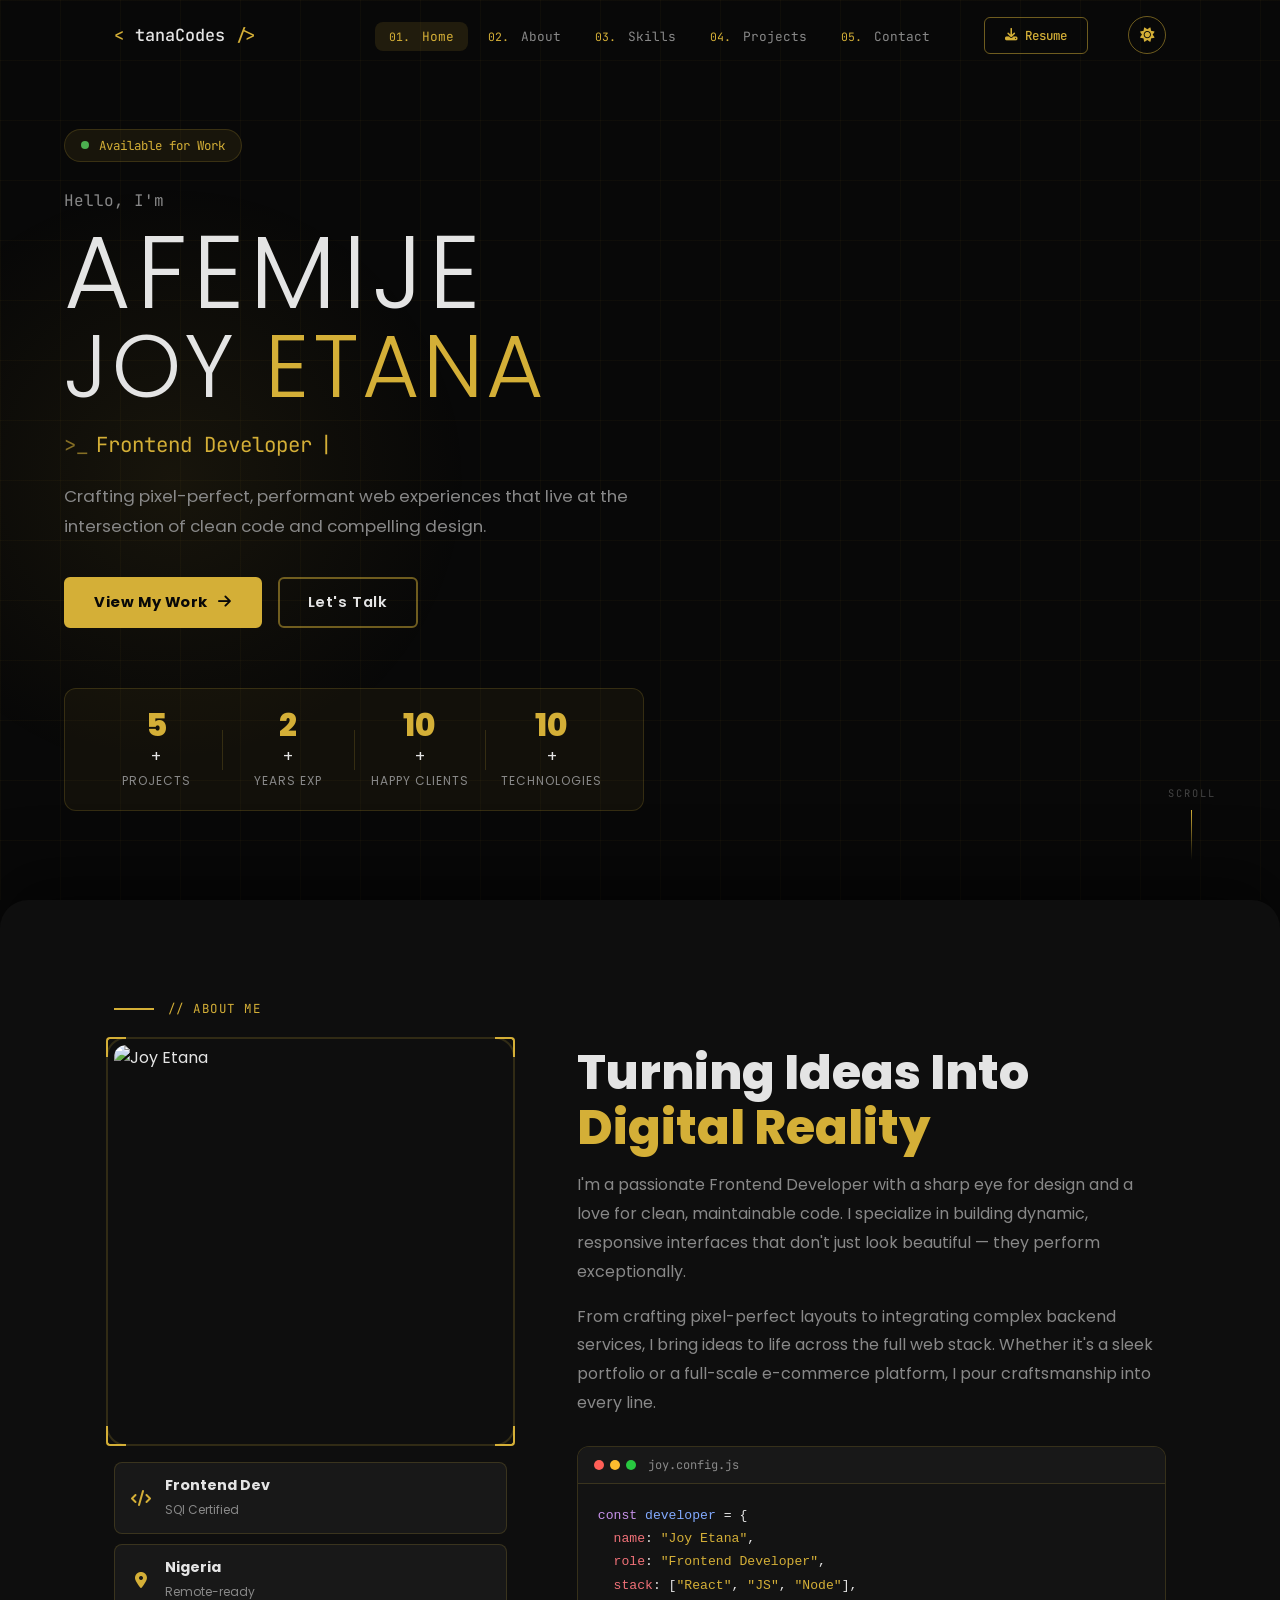
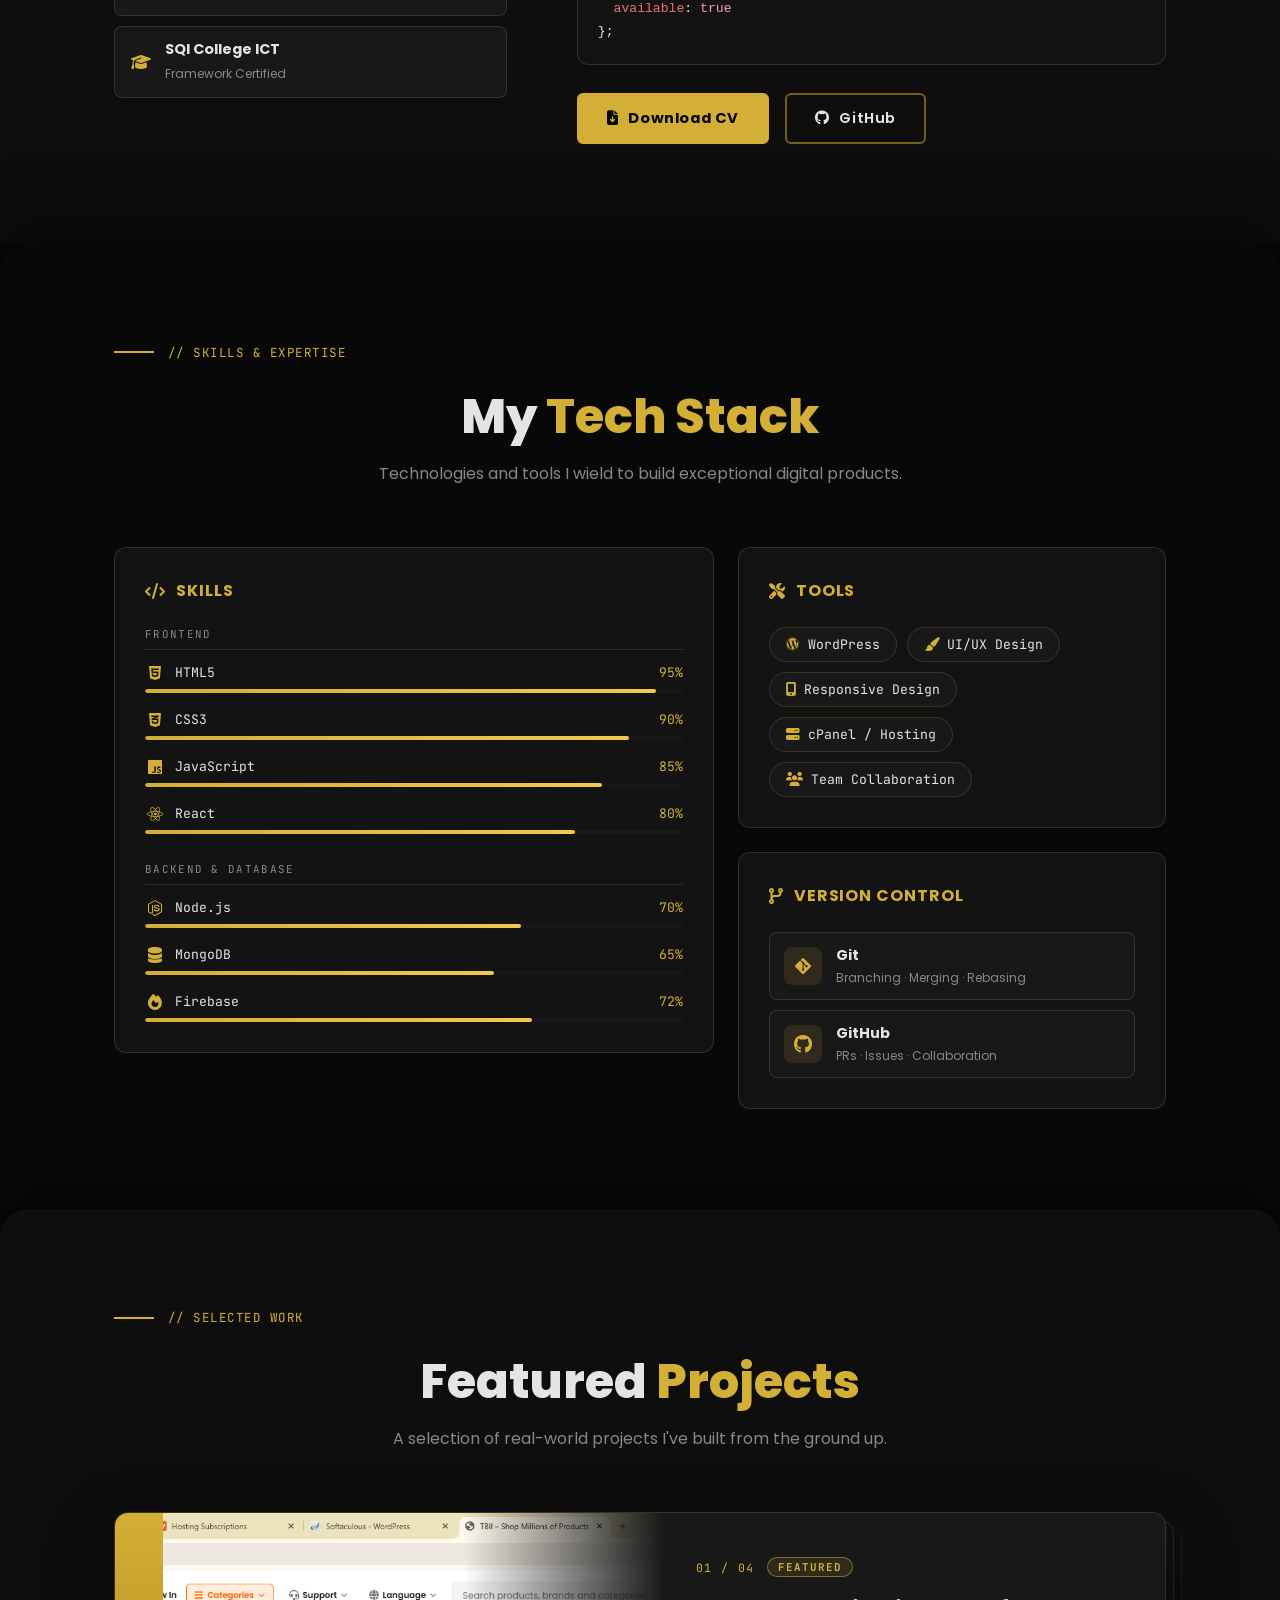
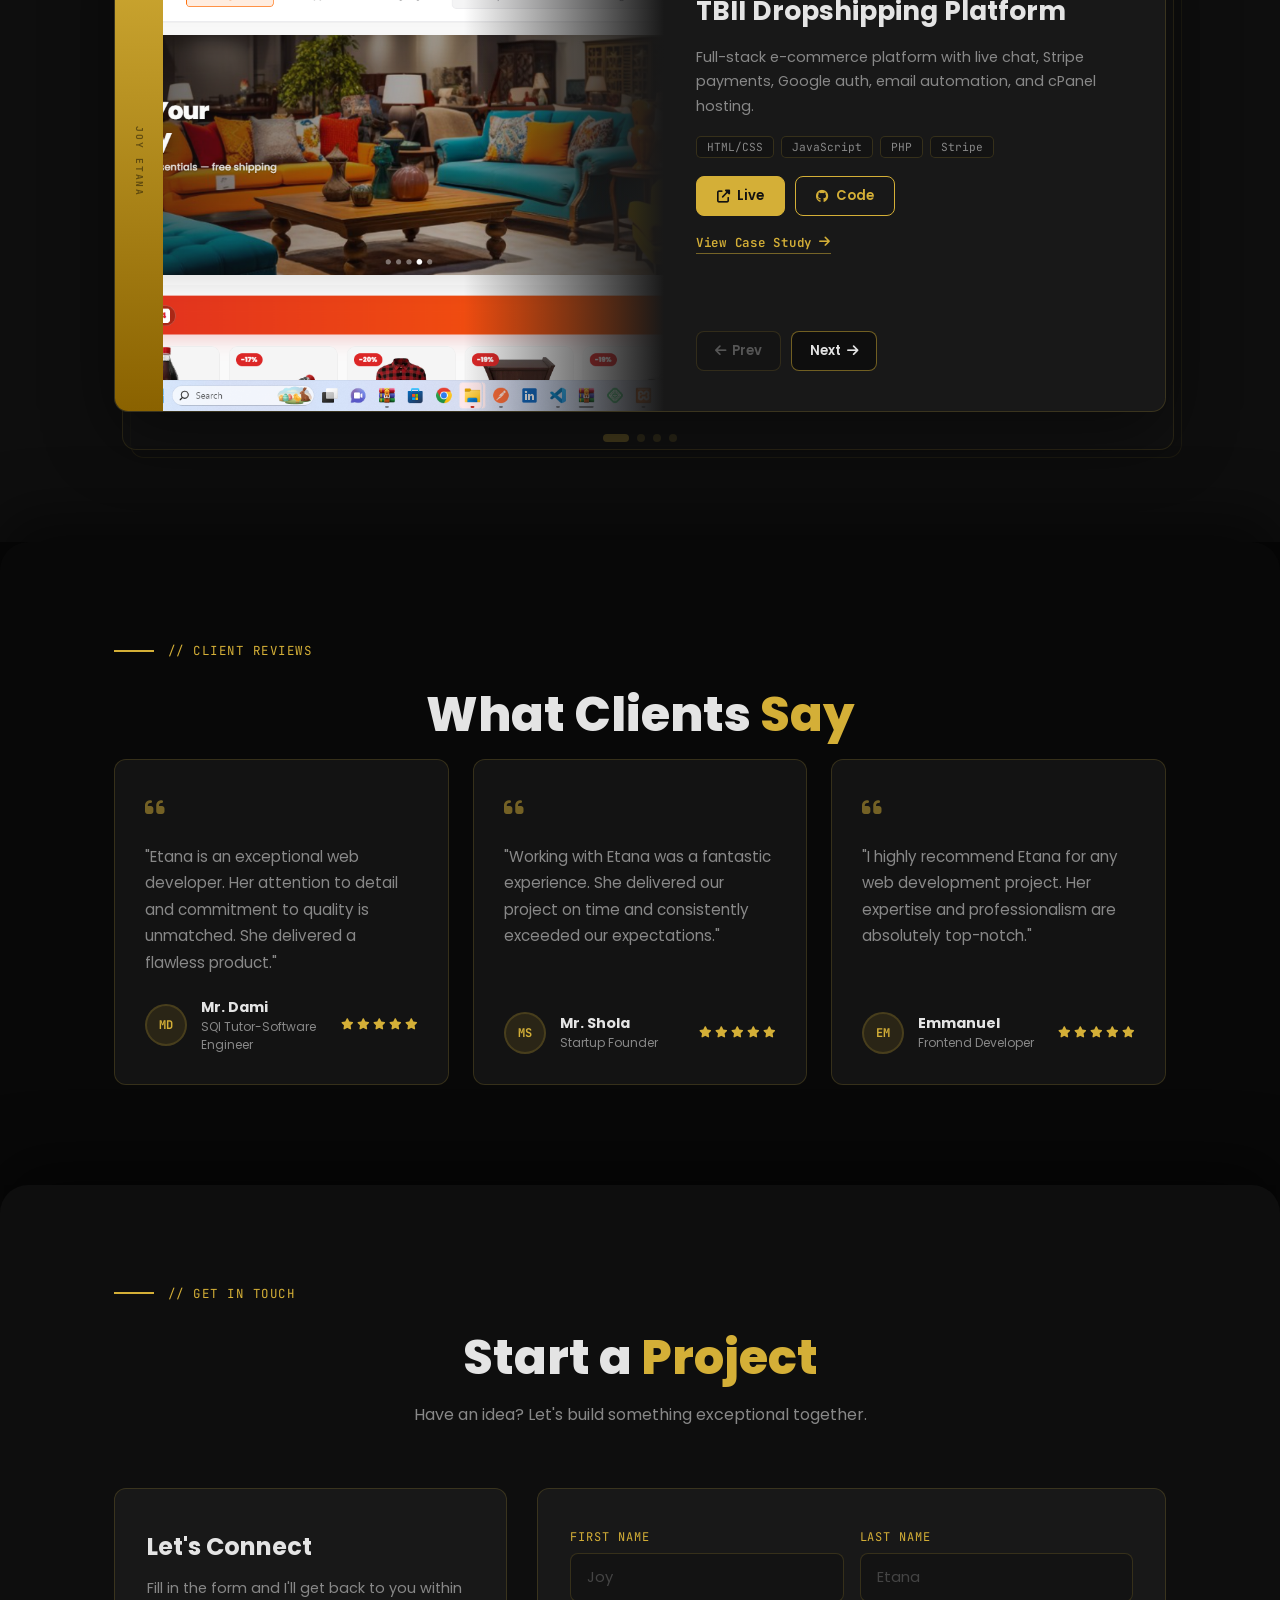
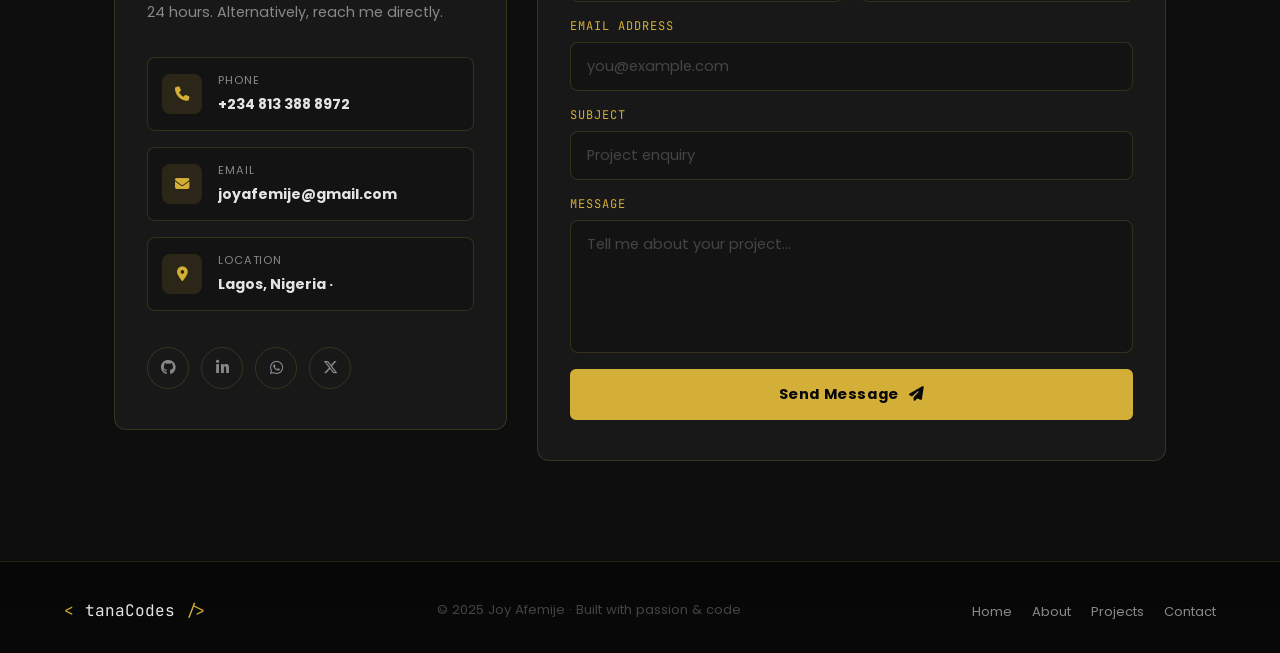
==== commit a5fa1bb7: "Add case study pages for all 4 projects with full content sections - New pages: tbii.html, resort-sp" ====
--- a/index.html
+++ b/index.html
@@ -347,6 +347,7 @@
                   <a href="#" class="btn-page-link"><i class="fas fa-external-link-alt"></i> Live</a>
                   <a href="#" class="btn-page-link ghost"><i class="fab fa-github"></i> Code</a>
                 </div>
+                <a href="./tbii.html" class="btn-case-study">View Case Study <i class="fas fa-arrow-right"></i></a>
                 <div class="page-nav">
                   <button class="btn-flip prev" disabled><i class="fas fa-arrow-left"></i> Prev</button>
                   <button class="btn-flip next">Next <i class="fas fa-arrow-right"></i></button>
@@ -374,6 +375,7 @@
                 <div class="page-links">
                   <a href="https://resort-spa.vercel.app/" target="_blank" class="btn-page-link"><i class="fas fa-external-link-alt"></i> Live</a>
                 </div>
+                <a href="./resort-spa.html" class="btn-case-study">View Case Study <i class="fas fa-arrow-right"></i></a>
                 <div class="page-nav">
                   <button class="btn-flip prev"><i class="fas fa-arrow-left"></i> Prev</button>
                   <button class="btn-flip next">Next <i class="fas fa-arrow-right"></i></button>
@@ -401,6 +403,7 @@
                 <div class="page-links">
                   <a href="https://artisan-hub-zeta.vercel.app/" target="_blank" class="btn-page-link"><i class="fas fa-external-link-alt"></i> Live</a>
                 </div>
+                <a href="./artisanhub.html" class="btn-case-study">View Case Study <i class="fas fa-arrow-right"></i></a>
                 <div class="page-nav">
                   <button class="btn-flip prev"><i class="fas fa-arrow-left"></i> Prev</button>
                   <button class="btn-flip next">Next <i class="fas fa-arrow-right"></i></button>
@@ -428,6 +431,7 @@
                 <div class="page-links">
                   <a href="#" class="btn-page-link"><i class="fas fa-external-link-alt"></i> Live</a>
                 </div>
+                <a href="./raigee.html" class="btn-case-study">View Case Study <i class="fas fa-arrow-right"></i></a>
                 <div class="page-nav">
                   <button class="btn-flip prev"><i class="fas fa-arrow-left"></i> Prev</button>
                   <button class="btn-flip next" disabled>Next <i class="fas fa-arrow-right"></i></button>
--- a/index.css
+++ b/index.css
@@ -1028,6 +1028,28 @@
   color: #111;
 }
 
+/* ── Case study link ── */
+.btn-case-study {
+  display: inline-flex;
+  align-items: center;
+  gap: 7px;
+  font-size: 0.78rem;
+  font-weight: 600;
+  font-family: var(--mono);
+  color: var(--gold);
+  text-decoration: none;
+  letter-spacing: 0.06em;
+  border-bottom: 1px solid var(--border-h);
+  padding-bottom: 2px;
+  transition: var(--trans);
+  width: fit-content;
+}
+.btn-case-study:hover {
+  color: var(--gold-lt);
+  border-color: var(--gold);
+  gap: 12px;
+}
+
 /* ── Page navigation ── */
 .page-nav {
   display: flex;
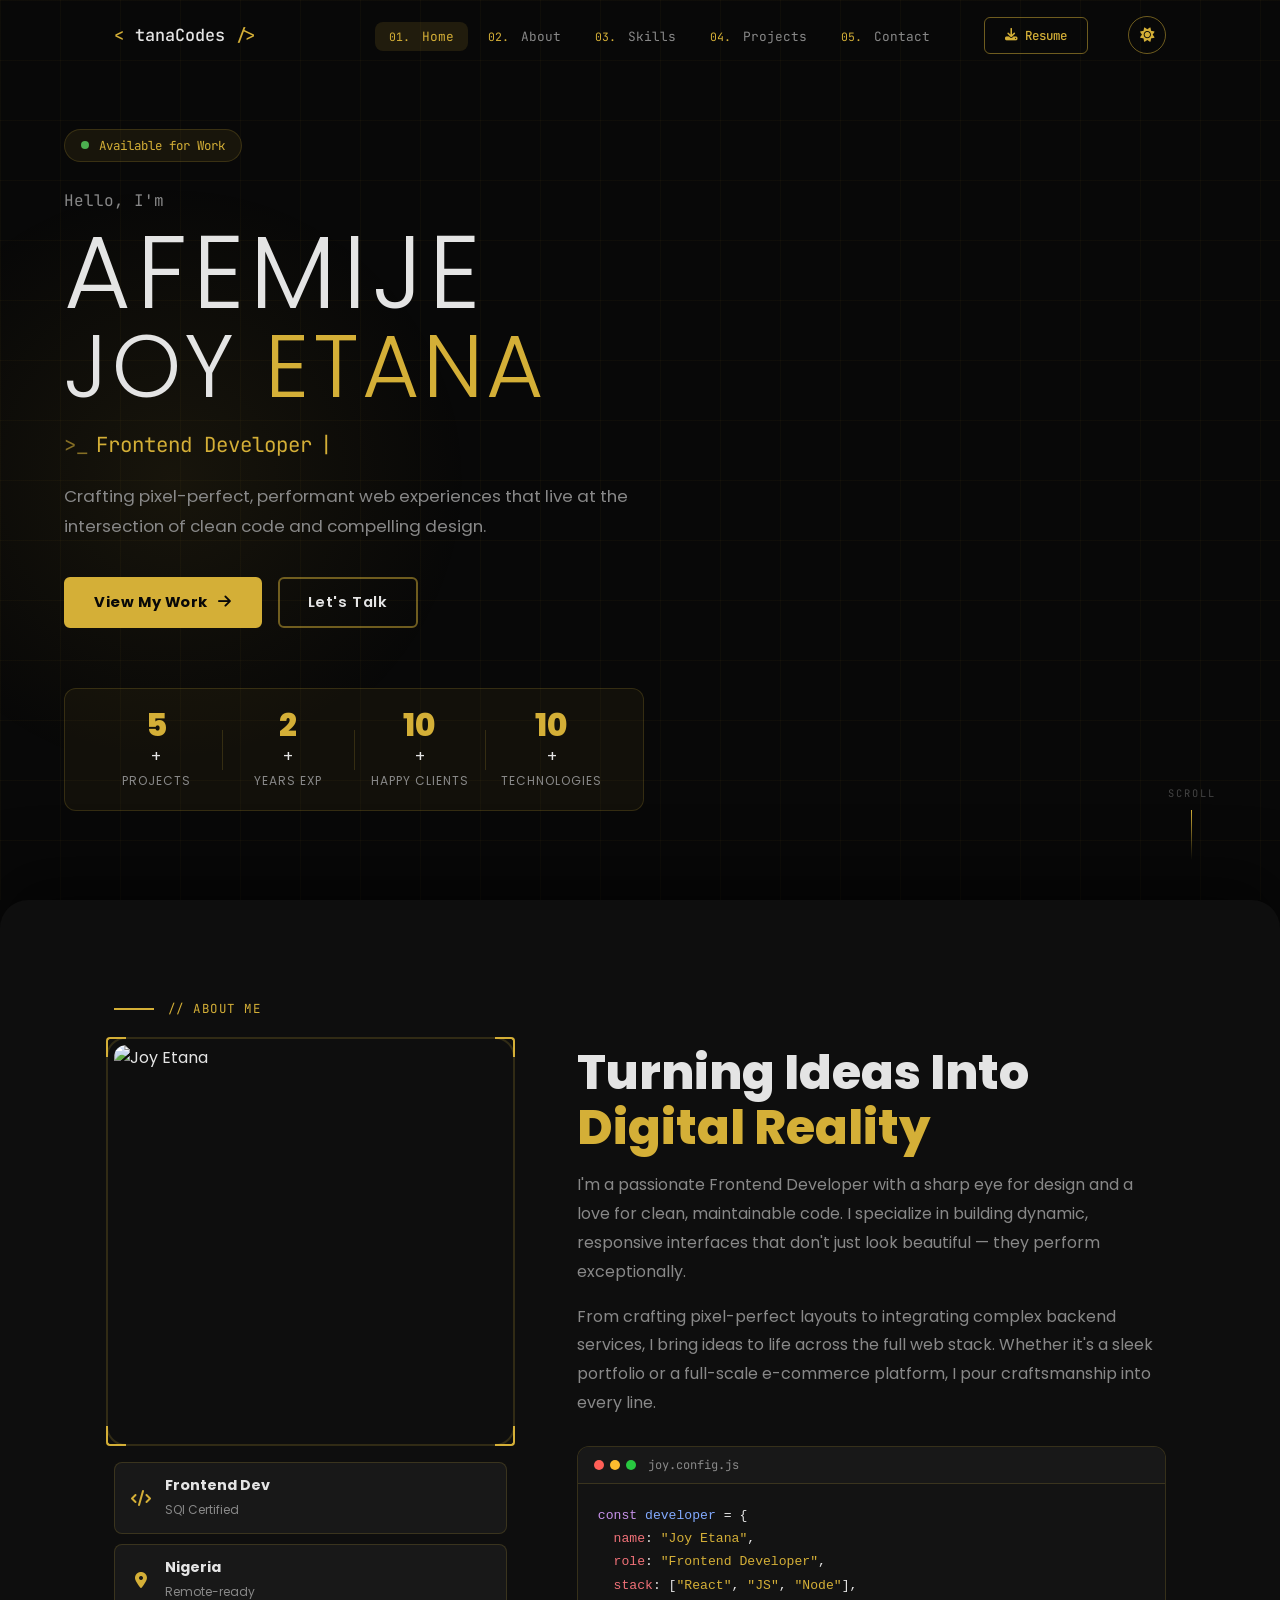
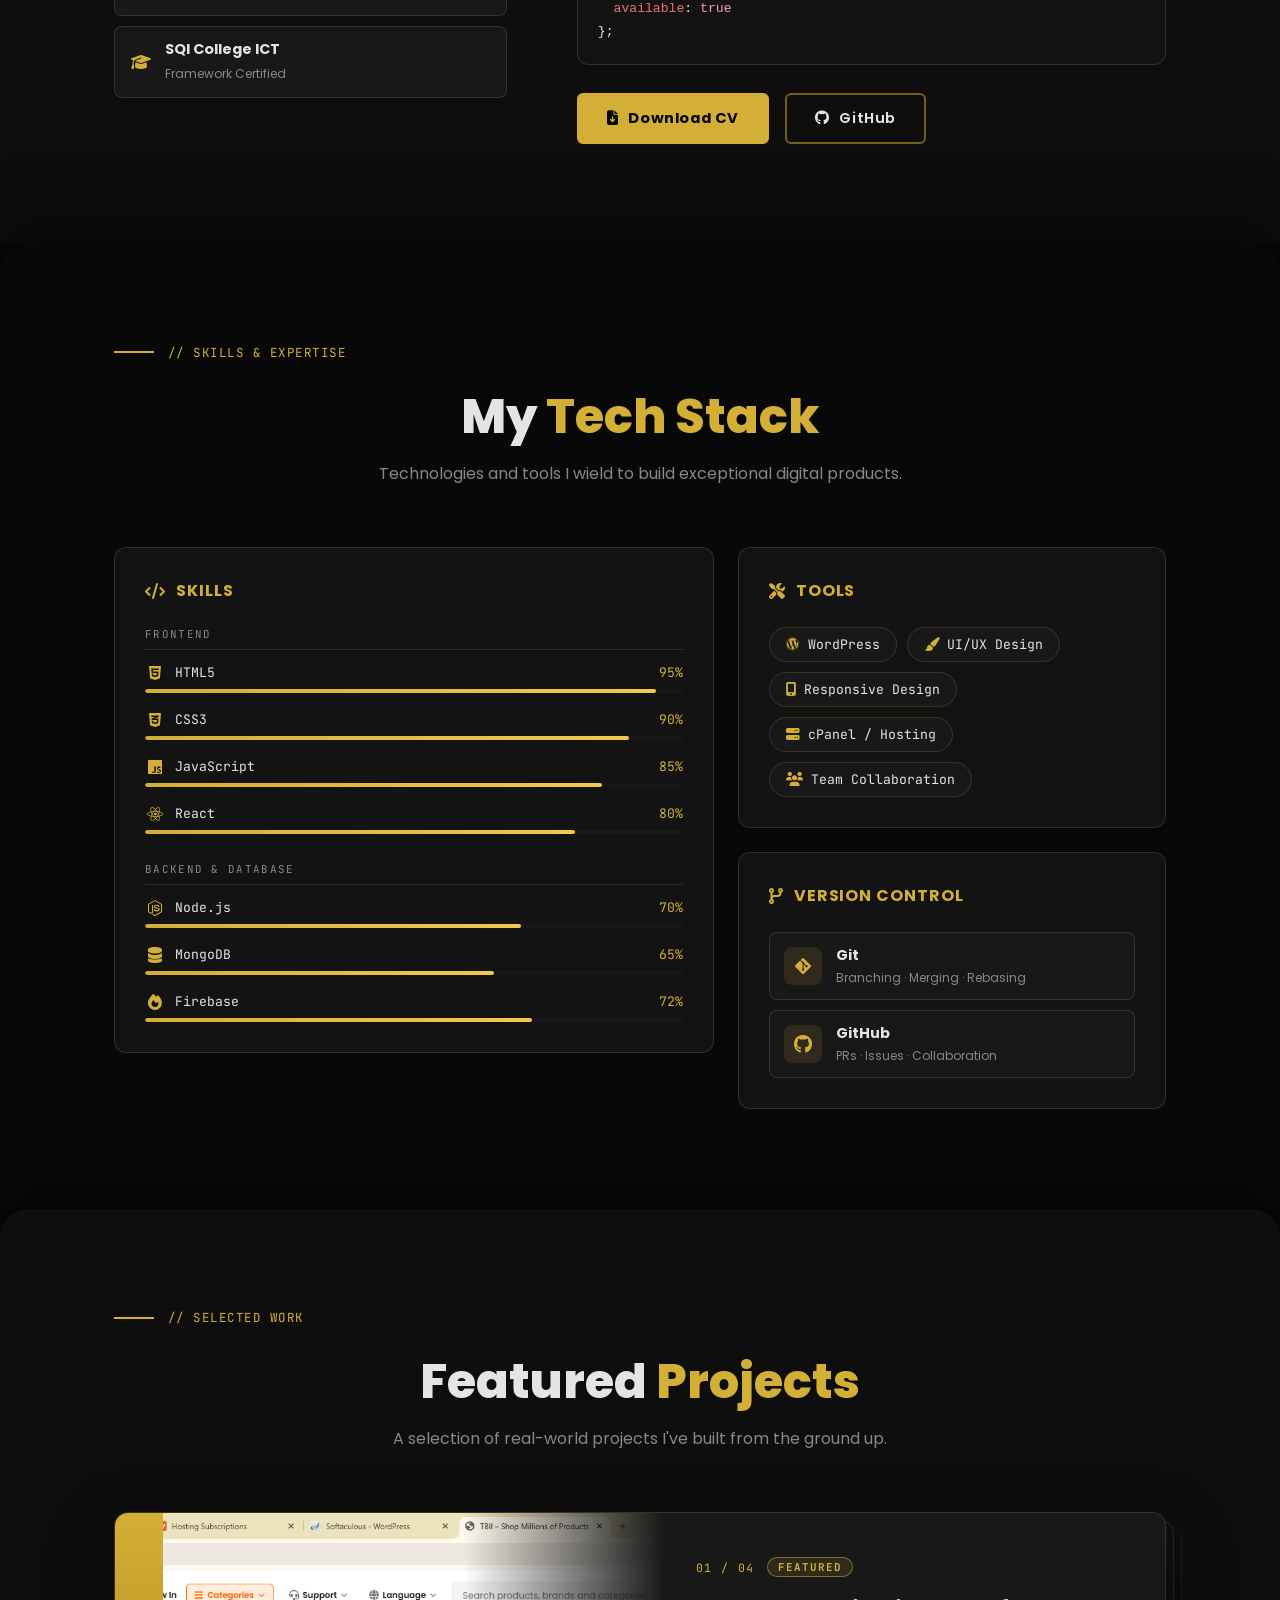
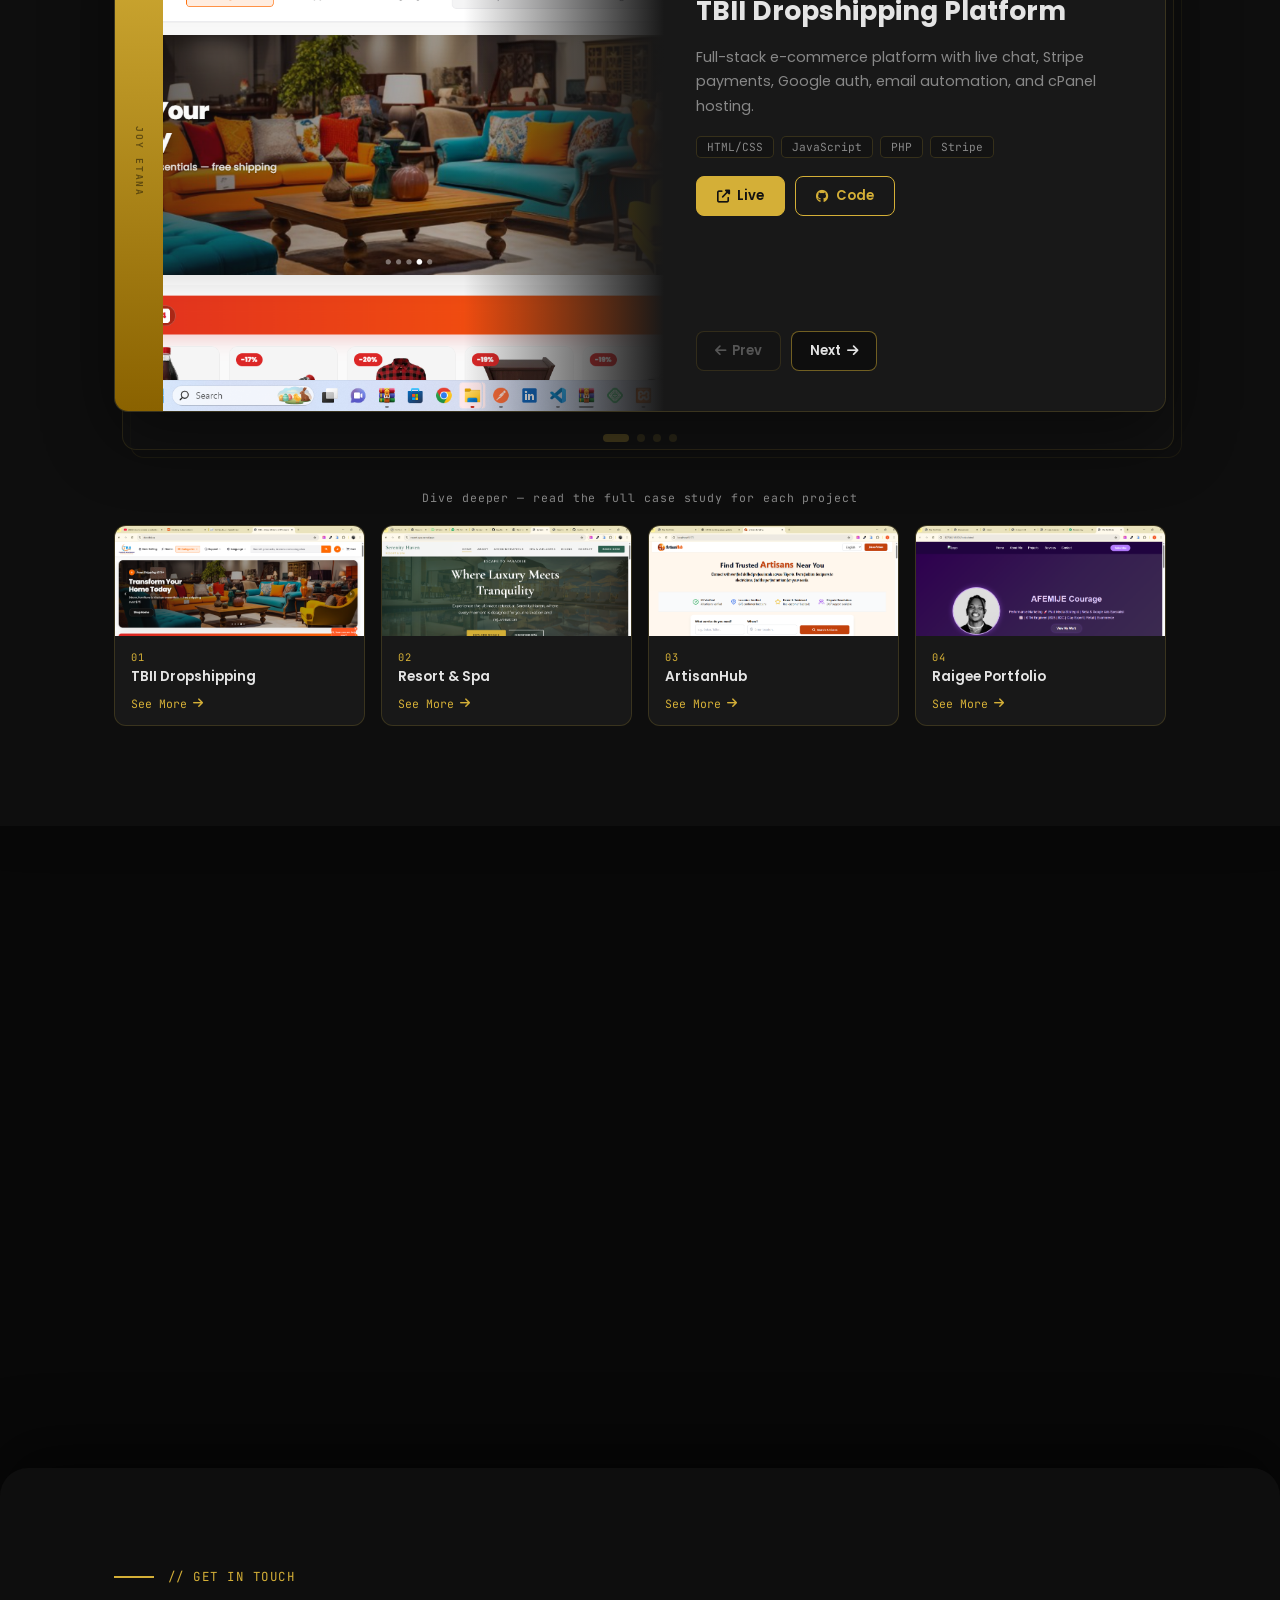
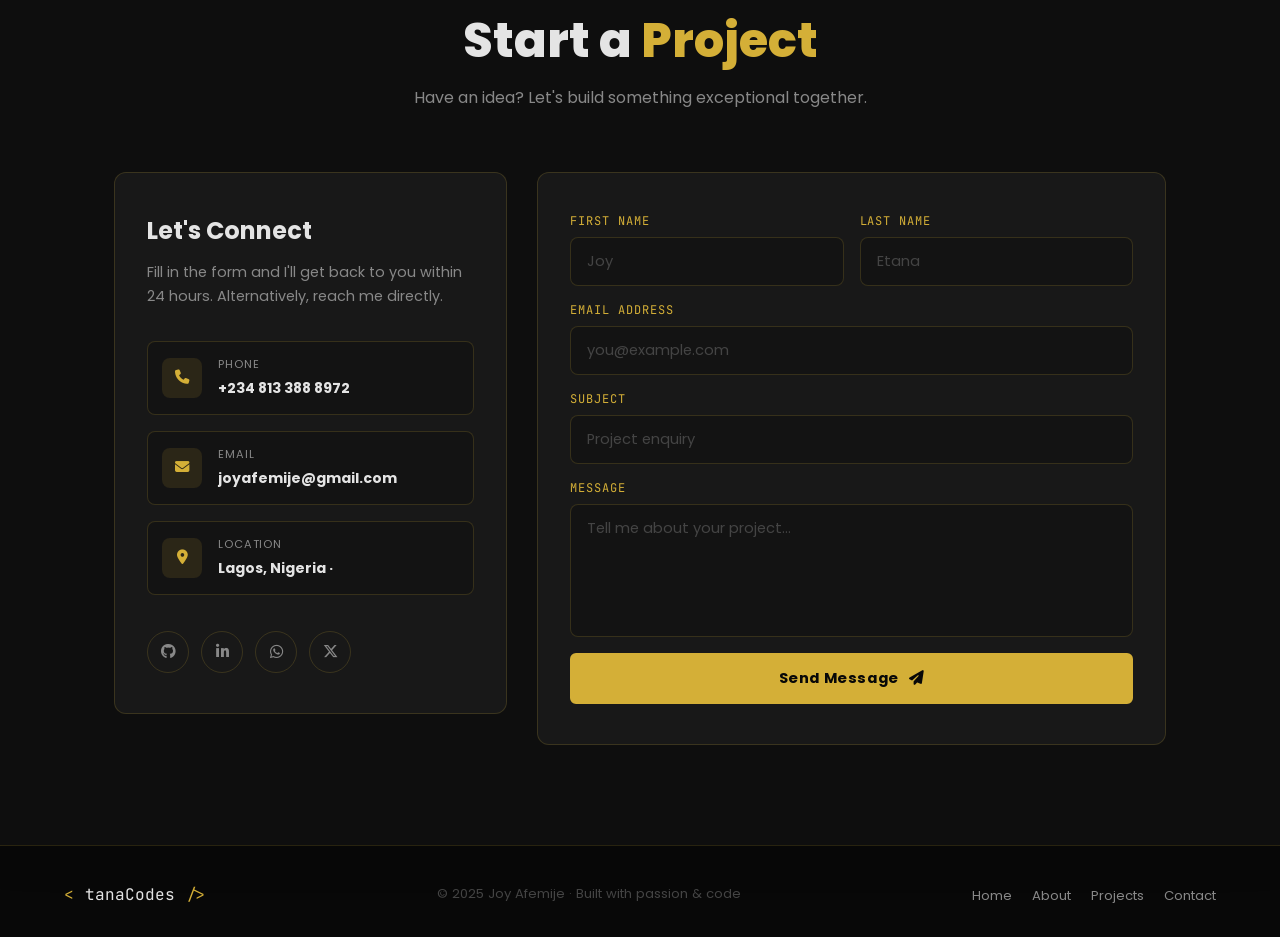
==== commit 33d4ad00: "Add case study row below projects book with See More cards - Remove buried btn-case-study links from" ====
--- a/index.html
+++ b/index.html
@@ -347,7 +347,6 @@
                   <a href="#" class="btn-page-link"><i class="fas fa-external-link-alt"></i> Live</a>
                   <a href="#" class="btn-page-link ghost"><i class="fab fa-github"></i> Code</a>
                 </div>
-                <a href="./tbii.html" class="btn-case-study">View Case Study <i class="fas fa-arrow-right"></i></a>
                 <div class="page-nav">
                   <button class="btn-flip prev" disabled><i class="fas fa-arrow-left"></i> Prev</button>
                   <button class="btn-flip next">Next <i class="fas fa-arrow-right"></i></button>
@@ -375,7 +374,6 @@
                 <div class="page-links">
                   <a href="https://resort-spa.vercel.app/" target="_blank" class="btn-page-link"><i class="fas fa-external-link-alt"></i> Live</a>
                 </div>
-                <a href="./resort-spa.html" class="btn-case-study">View Case Study <i class="fas fa-arrow-right"></i></a>
                 <div class="page-nav">
                   <button class="btn-flip prev"><i class="fas fa-arrow-left"></i> Prev</button>
                   <button class="btn-flip next">Next <i class="fas fa-arrow-right"></i></button>
@@ -403,7 +401,6 @@
                 <div class="page-links">
                   <a href="https://artisan-hub-zeta.vercel.app/" target="_blank" class="btn-page-link"><i class="fas fa-external-link-alt"></i> Live</a>
                 </div>
-                <a href="./artisanhub.html" class="btn-case-study">View Case Study <i class="fas fa-arrow-right"></i></a>
                 <div class="page-nav">
                   <button class="btn-flip prev"><i class="fas fa-arrow-left"></i> Prev</button>
                   <button class="btn-flip next">Next <i class="fas fa-arrow-right"></i></button>
@@ -431,7 +428,6 @@
                 <div class="page-links">
                   <a href="#" class="btn-page-link"><i class="fas fa-external-link-alt"></i> Live</a>
                 </div>
-                <a href="./raigee.html" class="btn-case-study">View Case Study <i class="fas fa-arrow-right"></i></a>
                 <div class="page-nav">
                   <button class="btn-flip prev"><i class="fas fa-arrow-left"></i> Prev</button>
                   <button class="btn-flip next" disabled>Next <i class="fas fa-arrow-right"></i></button>
@@ -450,6 +446,59 @@
         </div>
 
       </div><!-- /book-stage -->
+
+      <!-- ── Case Study Links ── -->
+      <div class="cs-row">
+        <p class="cs-row-label">Dive deeper — read the full case study for each project</p>
+        <div class="cs-row-cards">
+
+          <a href="./tbii.html" class="cs-row-card">
+            <div class="cs-row-img">
+              <img src="./images/tbii.png" alt="TBII" />
+            </div>
+            <div class="cs-row-info">
+              <span class="cs-row-num">01</span>
+              <strong>TBII Dropshipping</strong>
+              <span class="cs-row-cta">See More <i class="fas fa-arrow-right"></i></span>
+            </div>
+          </a>
+
+          <a href="./resort-spa.html" class="cs-row-card">
+            <div class="cs-row-img">
+              <img src="./images/Screenshot 2026-02-07 221929.png" alt="Resort &amp; Spa" />
+            </div>
+            <div class="cs-row-info">
+              <span class="cs-row-num">02</span>
+              <strong>Resort &amp; Spa</strong>
+              <span class="cs-row-cta">See More <i class="fas fa-arrow-right"></i></span>
+            </div>
+          </a>
+
+          <a href="./artisanhub.html" class="cs-row-card">
+            <div class="cs-row-img">
+              <img src="./images/ArtisanHub.png" alt="ArtisanHub" />
+            </div>
+            <div class="cs-row-info">
+              <span class="cs-row-num">03</span>
+              <strong>ArtisanHub</strong>
+              <span class="cs-row-cta">See More <i class="fas fa-arrow-right"></i></span>
+            </div>
+          </a>
+
+          <a href="./raigee.html" class="cs-row-card">
+            <div class="cs-row-img">
+              <img src="./images/raigee porfolio.png" alt="Raigee Portfolio" />
+            </div>
+            <div class="cs-row-info">
+              <span class="cs-row-num">04</span>
+              <strong>Raigee Portfolio</strong>
+              <span class="cs-row-cta">See More <i class="fas fa-arrow-right"></i></span>
+            </div>
+          </a>
+
+        </div>
+      </div><!-- /cs-row -->
+
     </div>
   </section>
 
--- a/index.css
+++ b/index.css
@@ -1084,6 +1084,82 @@
   cursor: not-allowed;
 }
 
+/* ── Case study row (below book) ── */
+.cs-row {
+  margin-top: 48px;
+}
+.cs-row-label {
+  font-family: var(--mono);
+  font-size: 0.72rem;
+  color: var(--muted);
+  letter-spacing: 0.08em;
+  text-align: center;
+  margin: 0 0 20px;
+}
+.cs-row-cards {
+  display: grid;
+  grid-template-columns: repeat(4, 1fr);
+  gap: 16px;
+}
+.cs-row-card {
+  display: flex;
+  flex-direction: column;
+  background: var(--card);
+  border: 1px solid var(--border);
+  border-radius: 12px;
+  overflow: hidden;
+  text-decoration: none;
+  transition: var(--trans);
+}
+.cs-row-card:hover {
+  border-color: var(--gold);
+  transform: translateY(-4px);
+  box-shadow: 0 12px 36px rgba(0,0,0,0.3);
+}
+.cs-row-img {
+  height: 110px;
+  overflow: hidden;
+}
+.cs-row-img img {
+  width: 100%;
+  height: 100%;
+  object-fit: cover;
+  object-position: center top;
+  transition: transform 0.4s ease;
+}
+.cs-row-card:hover .cs-row-img img {
+  transform: scale(1.06);
+}
+.cs-row-info {
+  padding: 14px 16px;
+  display: flex;
+  flex-direction: column;
+  gap: 4px;
+}
+.cs-row-num {
+  font-family: var(--mono);
+  font-size: 0.65rem;
+  color: var(--gold);
+  letter-spacing: 0.1em;
+}
+.cs-row-info strong {
+  font-size: 0.85rem;
+  font-weight: 600;
+  color: var(--text);
+  line-height: 1.3;
+}
+.cs-row-cta {
+  font-family: var(--mono);
+  font-size: 0.72rem;
+  color: var(--gold);
+  display: flex;
+  align-items: center;
+  gap: 6px;
+  margin-top: 6px;
+  transition: gap var(--trans);
+}
+.cs-row-card:hover .cs-row-cta { gap: 10px; }
+
 /* ── Dot indicators ── */
 .book-indicators {
   display: flex;
@@ -1399,6 +1475,8 @@
 
   .about-grid { grid-template-columns: 1fr; }
 
+  .cs-row-cards { grid-template-columns: repeat(2, 1fr); }
+
   /* Book UI — stacked layout on mobile */
   .book-wrap { min-height: 680px; }
   .page-layout { grid-template-columns: 1fr; }
@@ -1427,4 +1505,5 @@
   .footer-inner { flex-direction: column; text-align: center; }
   .footer-links { justify-content: center; }
   .skills-side-col { flex-direction: column; }
+  .cs-row-cards { grid-template-columns: 1fr 1fr; }
 }
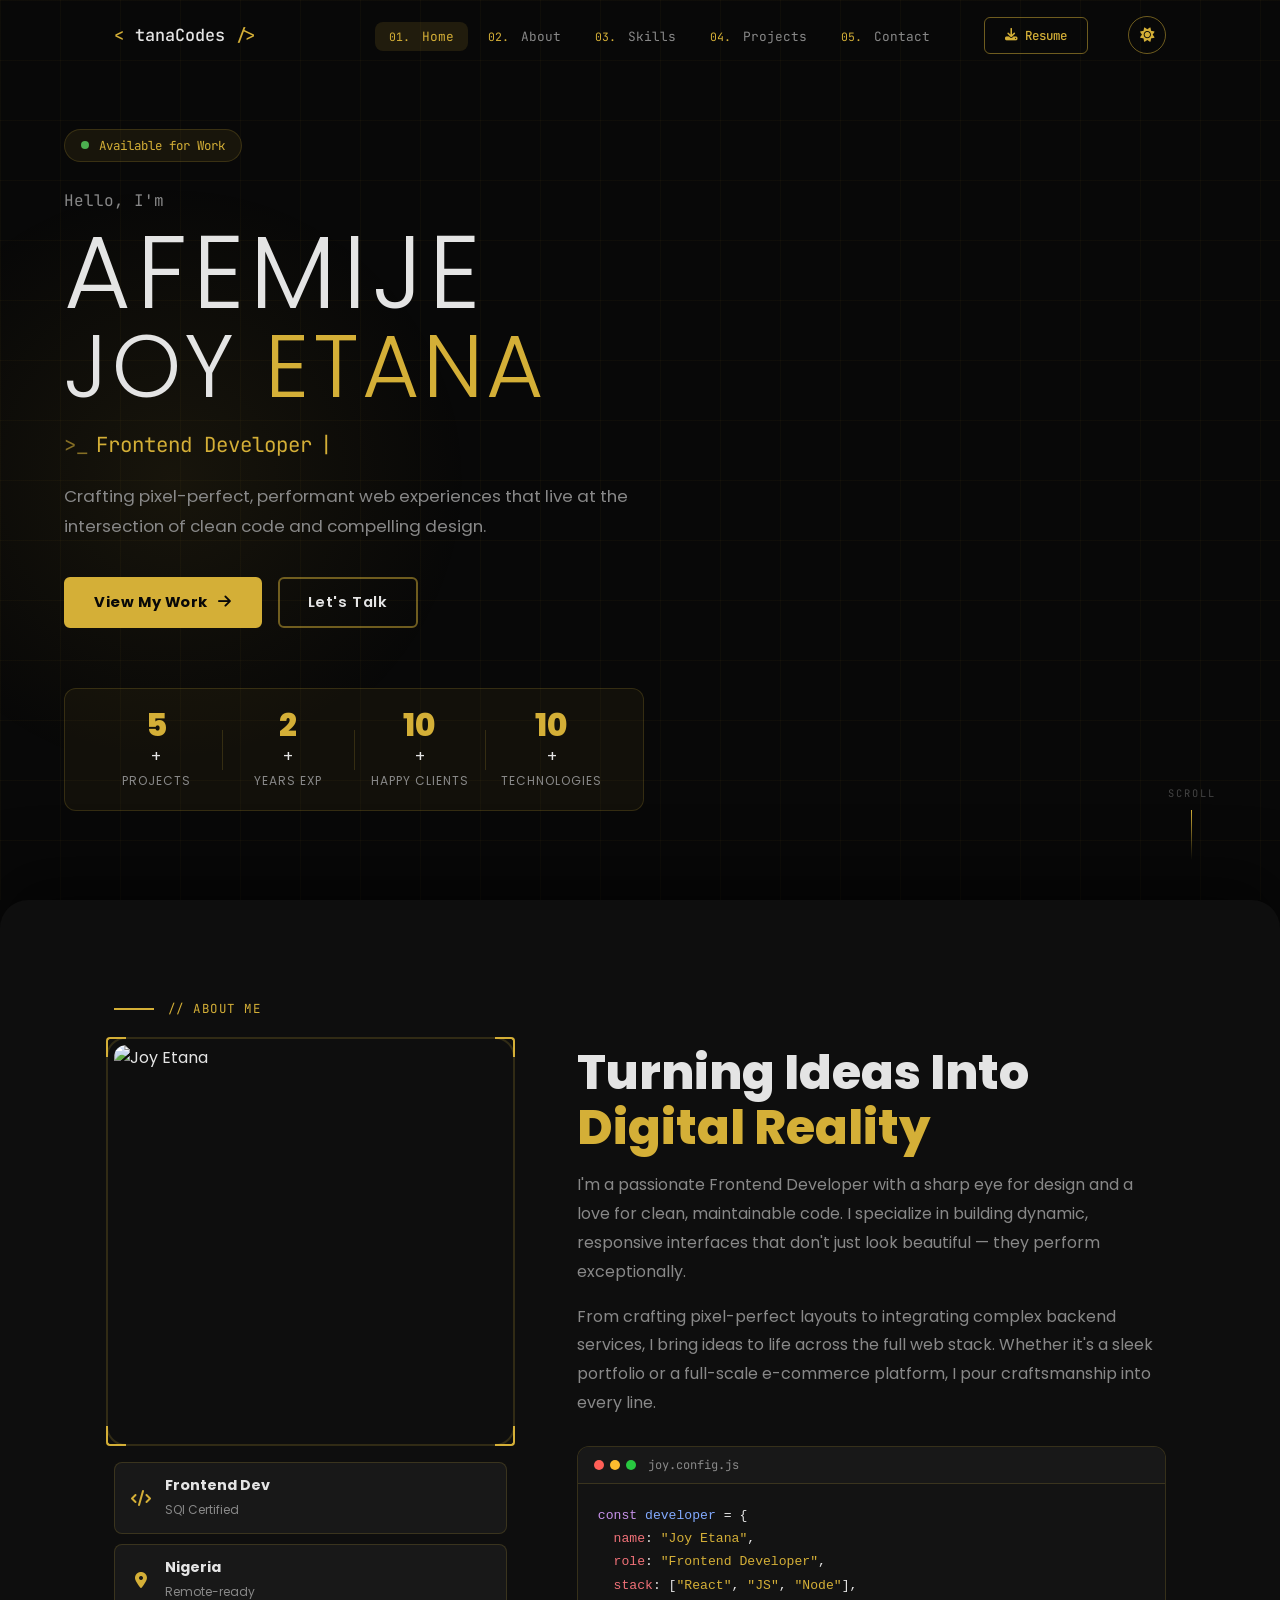
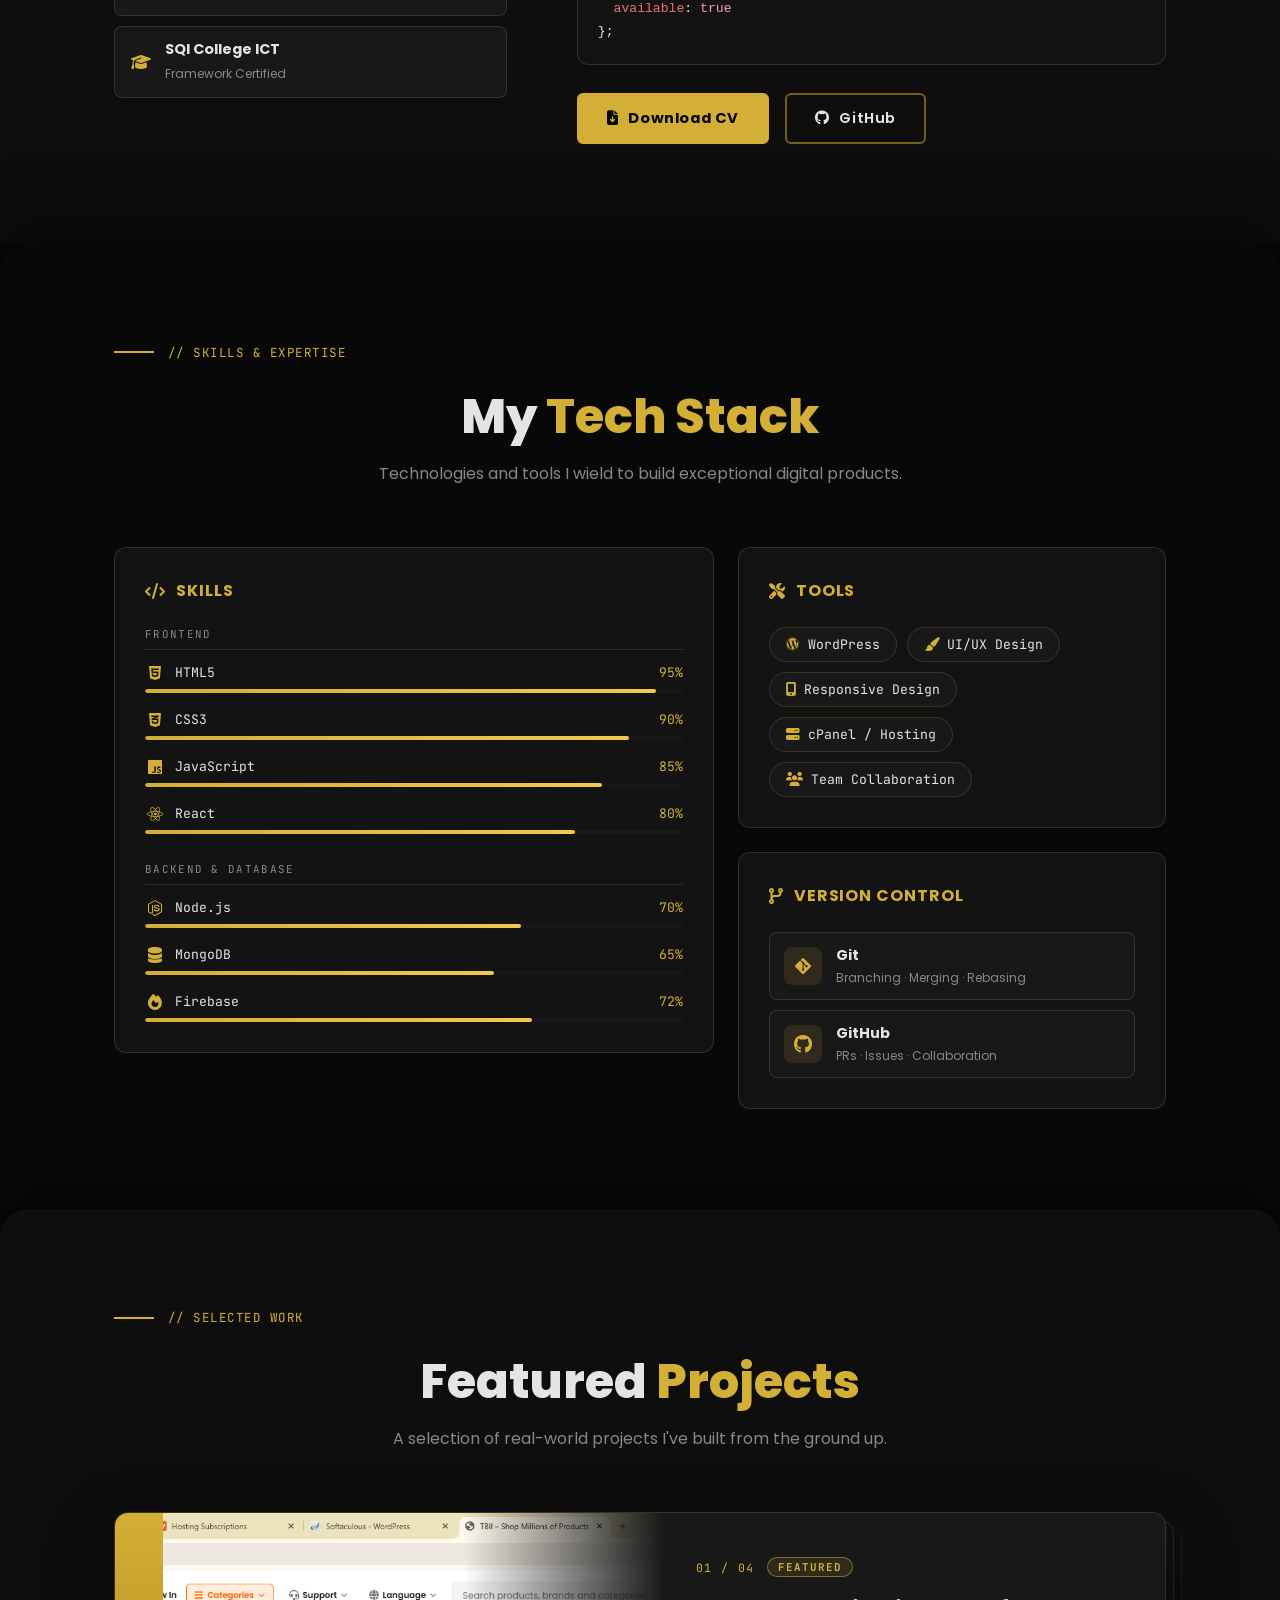
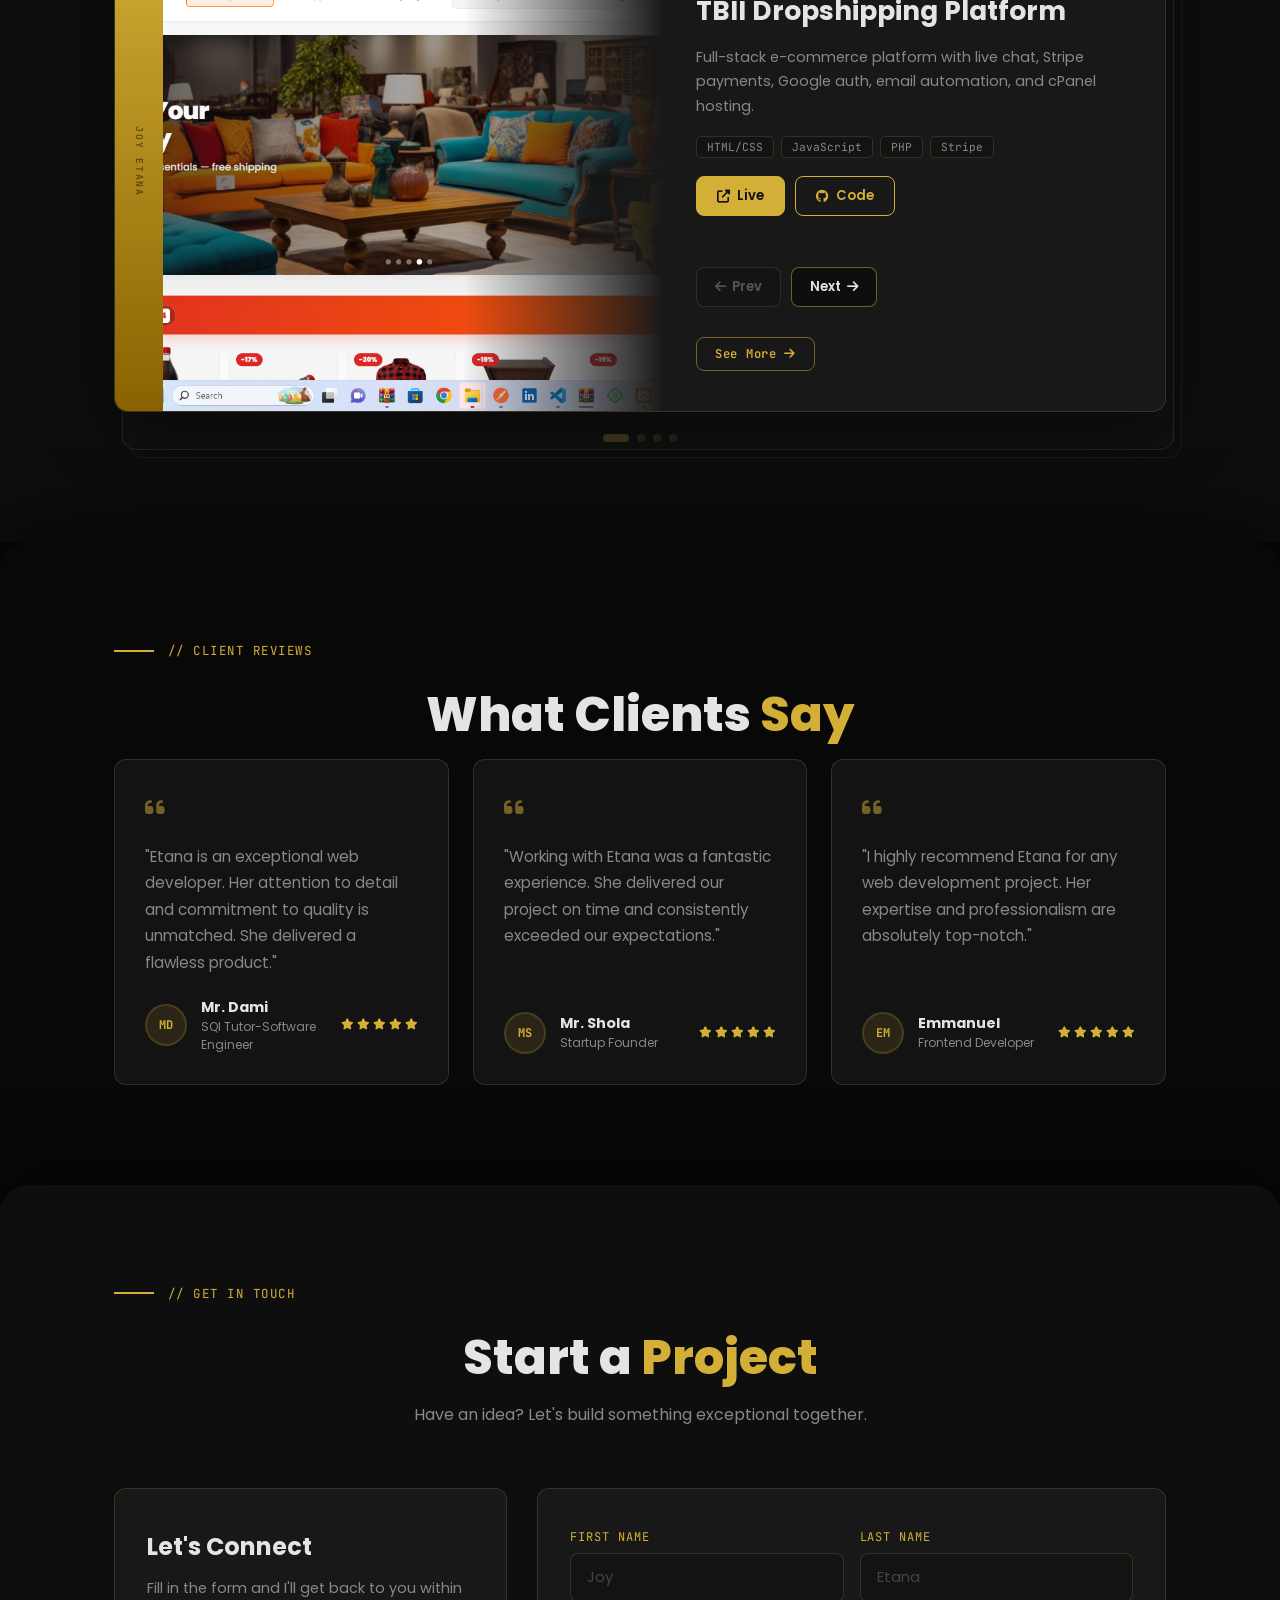
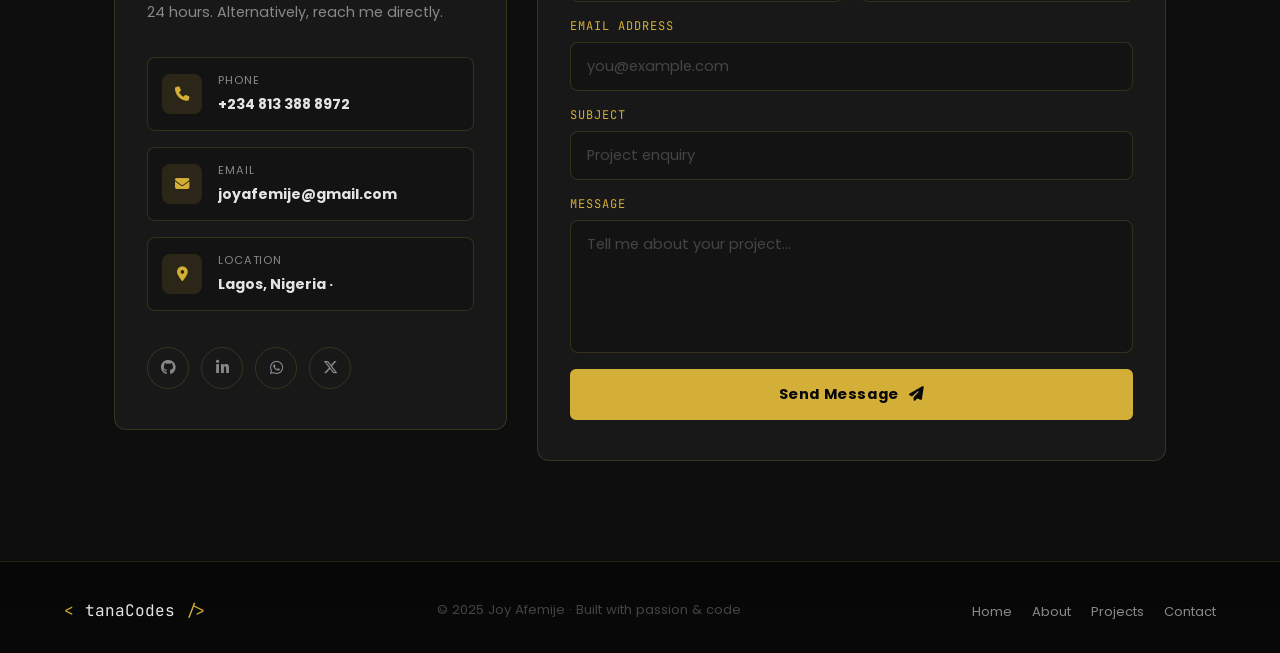
==== commit 17538bf5: "Replace case study cards row with See More button on each book page Co-Authored-By: Claude Sonnet 4." ====
--- a/index.html
+++ b/index.html
@@ -351,6 +351,7 @@
                   <button class="btn-flip prev" disabled><i class="fas fa-arrow-left"></i> Prev</button>
                   <button class="btn-flip next">Next <i class="fas fa-arrow-right"></i></button>
                 </div>
+                <a href="./tbii.html" class="btn-see-more">See More <i class="fas fa-arrow-right"></i></a>
               </div>
             </div>
           </article>
@@ -378,6 +379,7 @@
                   <button class="btn-flip prev"><i class="fas fa-arrow-left"></i> Prev</button>
                   <button class="btn-flip next">Next <i class="fas fa-arrow-right"></i></button>
                 </div>
+                <a href="./resort-spa.html" class="btn-see-more">See More <i class="fas fa-arrow-right"></i></a>
               </div>
             </div>
           </article>
@@ -405,6 +407,7 @@
                   <button class="btn-flip prev"><i class="fas fa-arrow-left"></i> Prev</button>
                   <button class="btn-flip next">Next <i class="fas fa-arrow-right"></i></button>
                 </div>
+                <a href="./artisanhub.html" class="btn-see-more">See More <i class="fas fa-arrow-right"></i></a>
               </div>
             </div>
           </article>
@@ -432,6 +435,7 @@
                   <button class="btn-flip prev"><i class="fas fa-arrow-left"></i> Prev</button>
                   <button class="btn-flip next" disabled>Next <i class="fas fa-arrow-right"></i></button>
                 </div>
+                <a href="./raigee.html" class="btn-see-more">See More <i class="fas fa-arrow-right"></i></a>
               </div>
             </div>
           </article>
@@ -446,58 +450,6 @@
         </div>
 
       </div><!-- /book-stage -->
-
-      <!-- ── Case Study Links ── -->
-      <div class="cs-row">
-        <p class="cs-row-label">Dive deeper — read the full case study for each project</p>
-        <div class="cs-row-cards">
-
-          <a href="./tbii.html" class="cs-row-card">
-            <div class="cs-row-img">
-              <img src="./images/tbii.png" alt="TBII" />
-            </div>
-            <div class="cs-row-info">
-              <span class="cs-row-num">01</span>
-              <strong>TBII Dropshipping</strong>
-              <span class="cs-row-cta">See More <i class="fas fa-arrow-right"></i></span>
-            </div>
-          </a>
-
-          <a href="./resort-spa.html" class="cs-row-card">
-            <div class="cs-row-img">
-              <img src="./images/Screenshot 2026-02-07 221929.png" alt="Resort &amp; Spa" />
-            </div>
-            <div class="cs-row-info">
-              <span class="cs-row-num">02</span>
-              <strong>Resort &amp; Spa</strong>
-              <span class="cs-row-cta">See More <i class="fas fa-arrow-right"></i></span>
-            </div>
-          </a>
-
-          <a href="./artisanhub.html" class="cs-row-card">
-            <div class="cs-row-img">
-              <img src="./images/ArtisanHub.png" alt="ArtisanHub" />
-            </div>
-            <div class="cs-row-info">
-              <span class="cs-row-num">03</span>
-              <strong>ArtisanHub</strong>
-              <span class="cs-row-cta">See More <i class="fas fa-arrow-right"></i></span>
-            </div>
-          </a>
-
-          <a href="./raigee.html" class="cs-row-card">
-            <div class="cs-row-img">
-              <img src="./images/raigee porfolio.png" alt="Raigee Portfolio" />
-            </div>
-            <div class="cs-row-info">
-              <span class="cs-row-num">04</span>
-              <strong>Raigee Portfolio</strong>
-              <span class="cs-row-cta">See More <i class="fas fa-arrow-right"></i></span>
-            </div>
-          </a>
-
-        </div>
-      </div><!-- /cs-row -->
 
     </div>
   </section>
--- a/index.css
+++ b/index.css
@@ -1028,27 +1028,6 @@
   color: #111;
 }
 
-/* ── Case study link ── */
-.btn-case-study {
-  display: inline-flex;
-  align-items: center;
-  gap: 7px;
-  font-size: 0.78rem;
-  font-weight: 600;
-  font-family: var(--mono);
-  color: var(--gold);
-  text-decoration: none;
-  letter-spacing: 0.06em;
-  border-bottom: 1px solid var(--border-h);
-  padding-bottom: 2px;
-  transition: var(--trans);
-  width: fit-content;
-}
-.btn-case-study:hover {
-  color: var(--gold-lt);
-  border-color: var(--gold);
-  gap: 12px;
-}
 
 /* ── Page navigation ── */
 .page-nav {
@@ -1084,81 +1063,30 @@
   cursor: not-allowed;
 }
 
-/* ── Case study row (below book) ── */
-.cs-row {
-  margin-top: 48px;
-}
-.cs-row-label {
-  font-family: var(--mono);
-  font-size: 0.72rem;
-  color: var(--muted);
-  letter-spacing: 0.08em;
-  text-align: center;
-  margin: 0 0 20px;
-}
-.cs-row-cards {
-  display: grid;
-  grid-template-columns: repeat(4, 1fr);
-  gap: 16px;
-}
-.cs-row-card {
-  display: flex;
-  flex-direction: column;
-  background: var(--card);
-  border: 1px solid var(--border);
-  border-radius: 12px;
-  overflow: hidden;
+/* ── See More button (inside each book page) ── */
+.btn-see-more {
+  display: inline-flex;
+  align-items: center;
+  gap: 7px;
+  margin-top: 12px;
+  font-family: var(--mono);
+  font-size: 0.76rem;
+  font-weight: 600;
+  letter-spacing: 0.06em;
+  color: var(--gold);
   text-decoration: none;
-  transition: var(--trans);
-}
-.cs-row-card:hover {
+  border: 1.5px solid var(--border-h);
+  padding: 8px 18px;
+  border-radius: 8px;
+  background: transparent;
+  transition: var(--trans);
+  width: fit-content;
+}
+.btn-see-more:hover {
+  background: var(--gold-dim);
   border-color: var(--gold);
-  transform: translateY(-4px);
-  box-shadow: 0 12px 36px rgba(0,0,0,0.3);
-}
-.cs-row-img {
-  height: 110px;
-  overflow: hidden;
-}
-.cs-row-img img {
-  width: 100%;
-  height: 100%;
-  object-fit: cover;
-  object-position: center top;
-  transition: transform 0.4s ease;
-}
-.cs-row-card:hover .cs-row-img img {
-  transform: scale(1.06);
-}
-.cs-row-info {
-  padding: 14px 16px;
-  display: flex;
-  flex-direction: column;
-  gap: 4px;
-}
-.cs-row-num {
-  font-family: var(--mono);
-  font-size: 0.65rem;
-  color: var(--gold);
-  letter-spacing: 0.1em;
-}
-.cs-row-info strong {
-  font-size: 0.85rem;
-  font-weight: 600;
-  color: var(--text);
-  line-height: 1.3;
-}
-.cs-row-cta {
-  font-family: var(--mono);
-  font-size: 0.72rem;
-  color: var(--gold);
-  display: flex;
-  align-items: center;
-  gap: 6px;
-  margin-top: 6px;
-  transition: gap var(--trans);
-}
-.cs-row-card:hover .cs-row-cta { gap: 10px; }
+  gap: 12px;
+}
 
 /* ── Dot indicators ── */
 .book-indicators {
@@ -1475,8 +1403,6 @@
 
   .about-grid { grid-template-columns: 1fr; }
 
-  .cs-row-cards { grid-template-columns: repeat(2, 1fr); }
-
   /* Book UI — stacked layout on mobile */
   .book-wrap { min-height: 680px; }
   .page-layout { grid-template-columns: 1fr; }
@@ -1505,5 +1431,4 @@
   .footer-inner { flex-direction: column; text-align: center; }
   .footer-links { justify-content: center; }
   .skills-side-col { flex-direction: column; }
-  .cs-row-cards { grid-template-columns: 1fr 1fr; }
 }
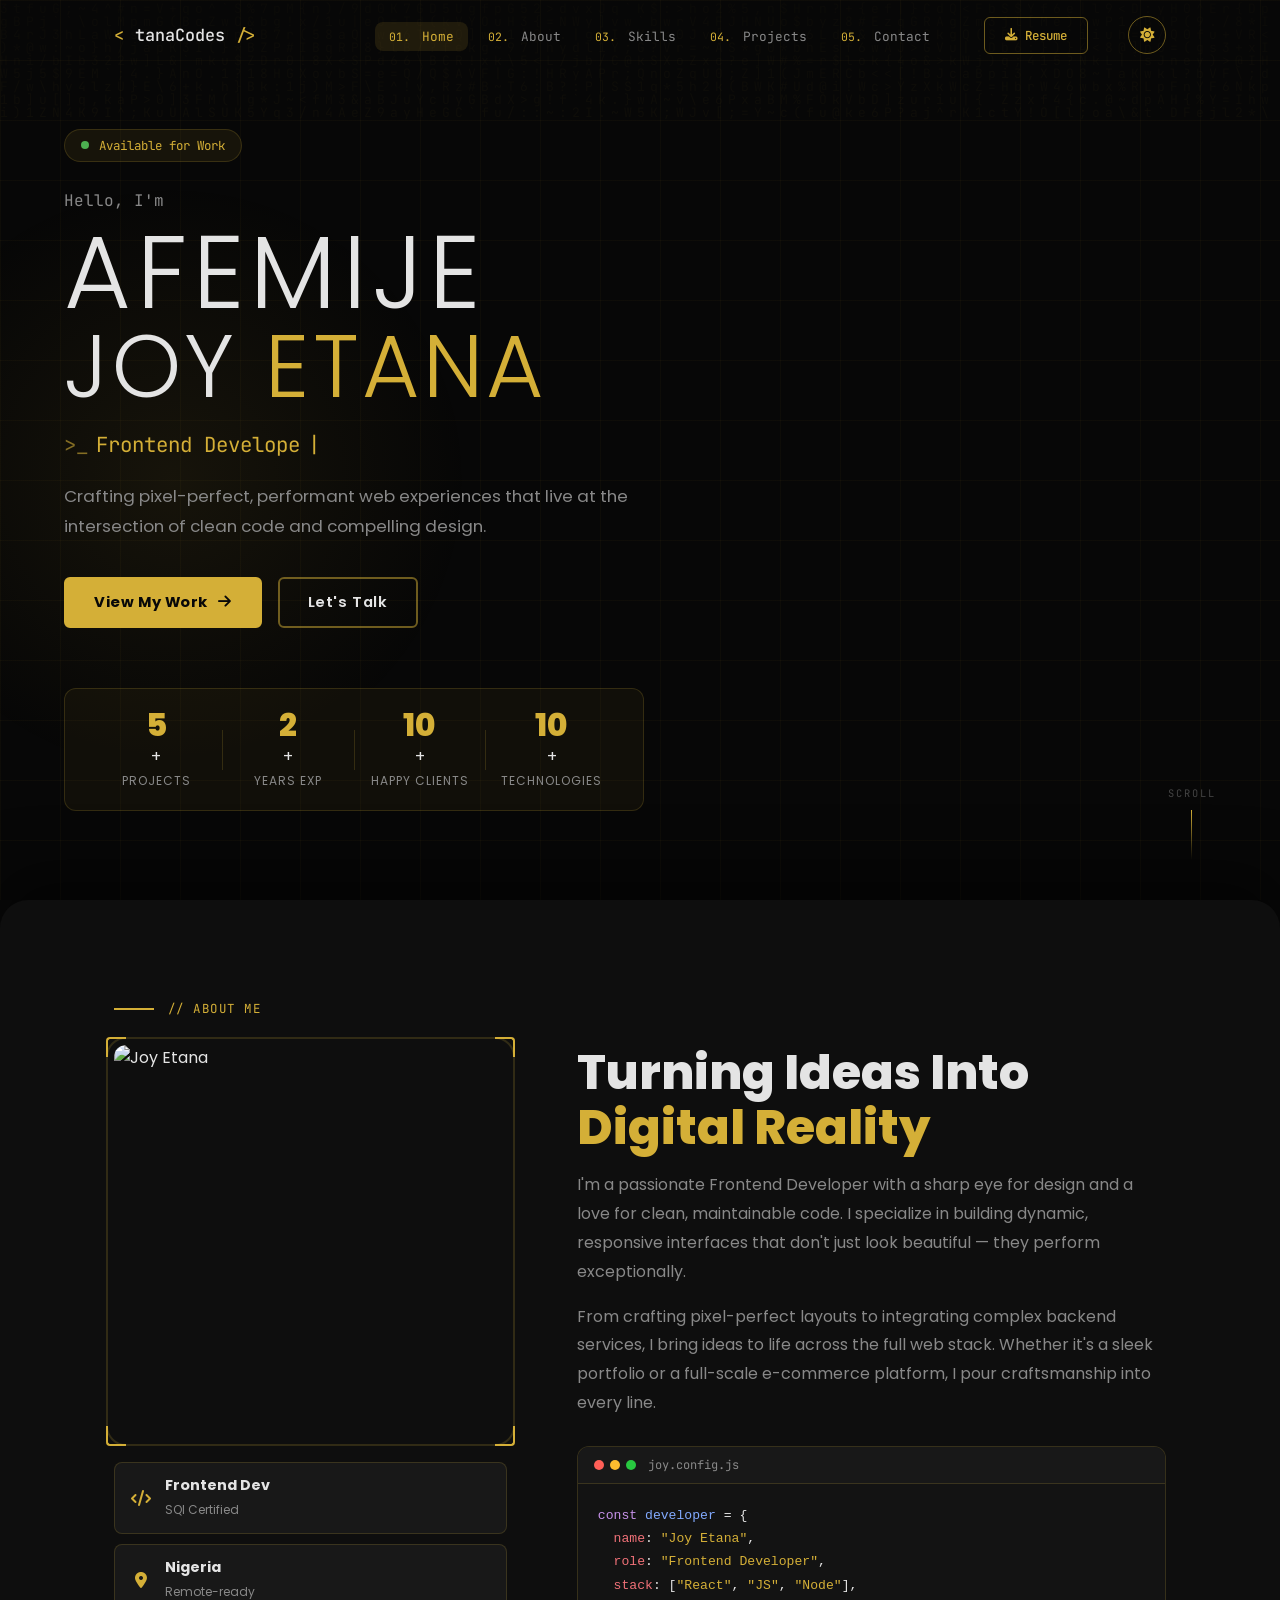
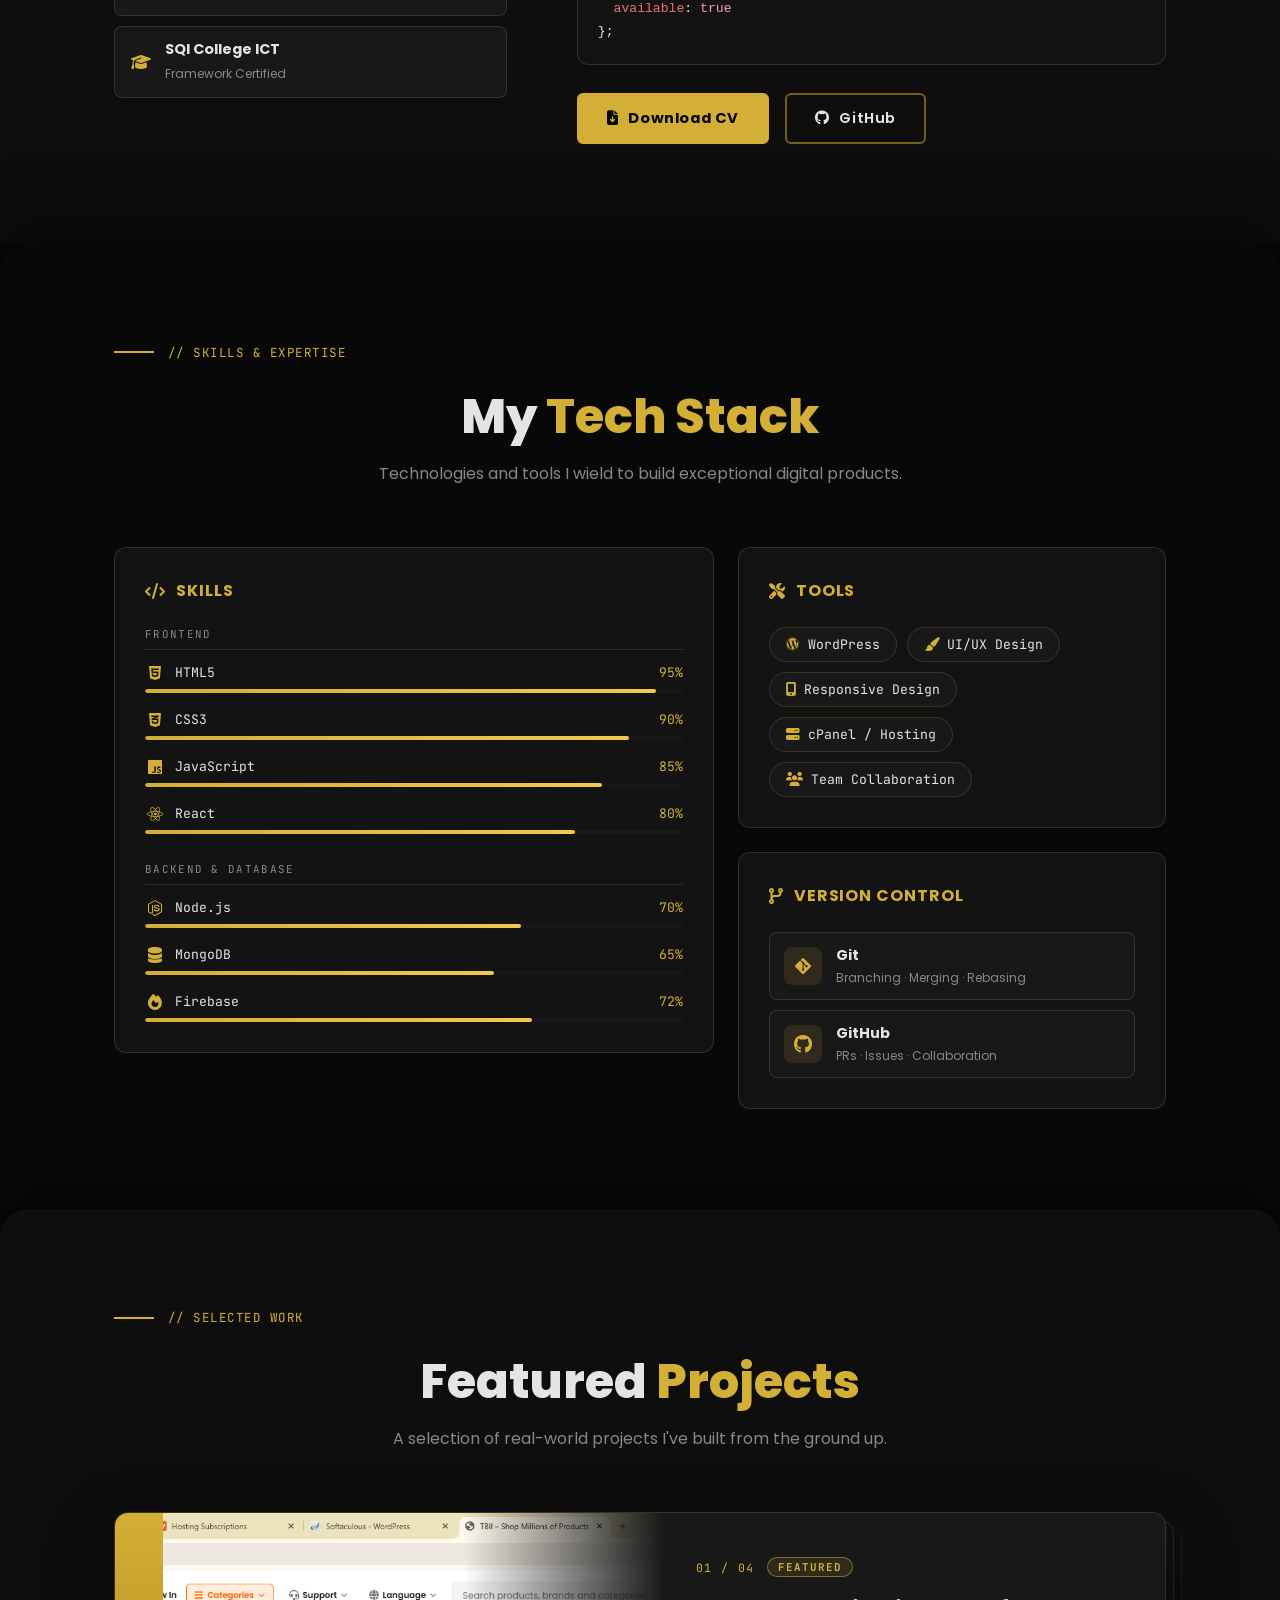
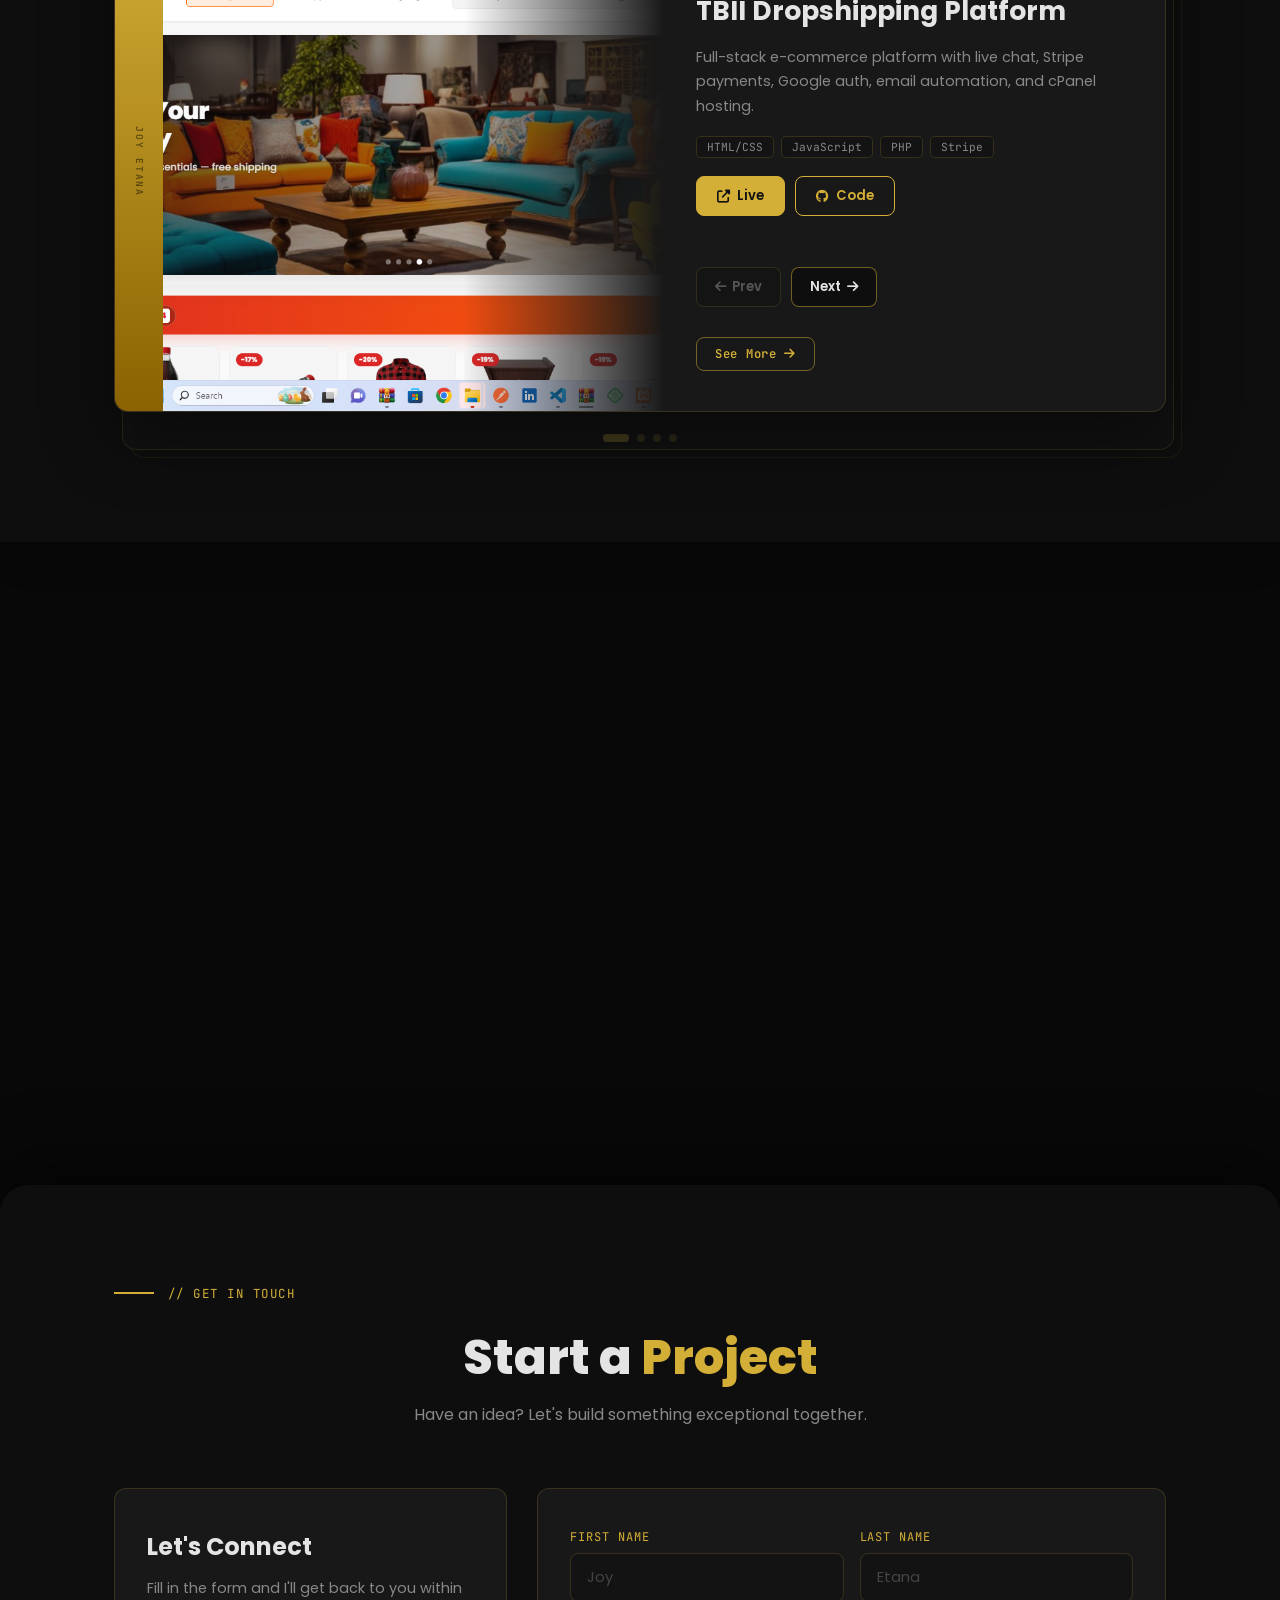
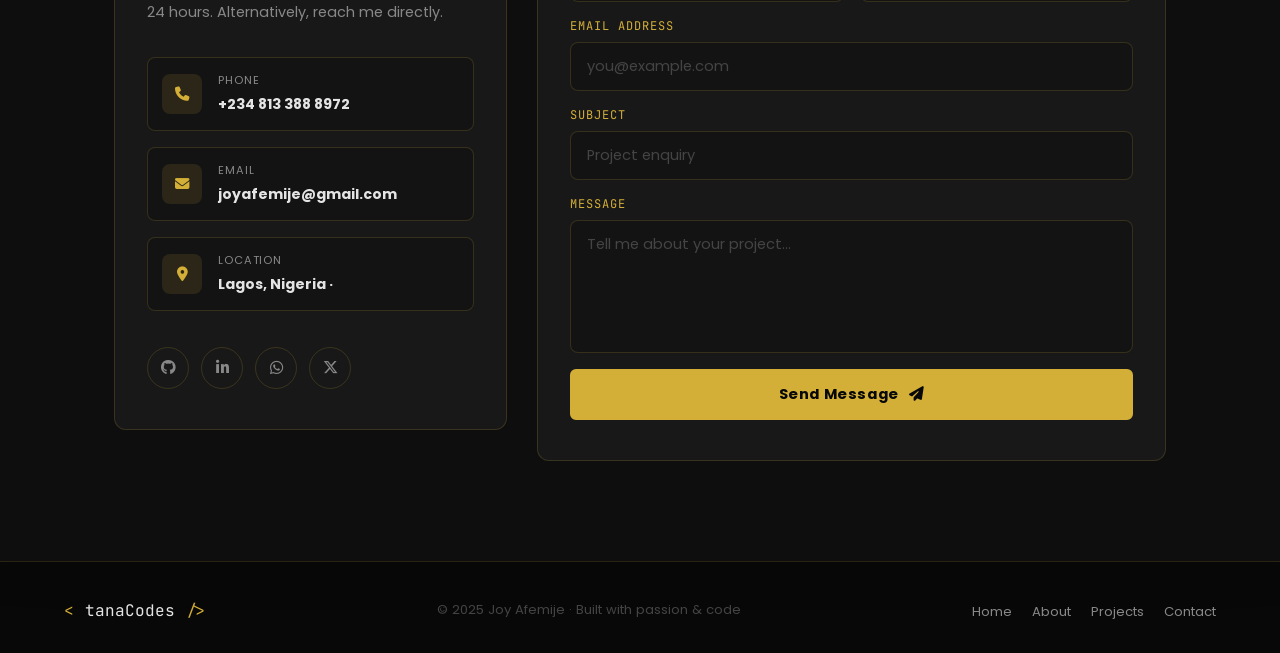
==== commit 4f8aa7a3: "Add Momentum and Farmsphere case studies; replace Resort & Spa with Momentum - New page: momentum.ht" ====
--- a/index.html
+++ b/index.html
@@ -361,25 +361,25 @@
             <div class="page-spine">Joy Etana</div>
             <div class="page-layout">
               <div class="page-visual">
-                <img src="./images/Screenshot 2026-02-07 221929.png" alt="Resort &amp; Spa" />
+                <img src="./images/Momentum.png" alt="Momentum" />
               </div>
               <div class="page-info">
                 <div class="page-meta">
                   <span class="page-num">02 / 04</span>
                 </div>
-                <h3 class="page-title">Resort &amp; Spa</h3>
-                <p class="page-desc">Luxury resort website with booking forms, automatic confirmation emails, and full responsive design.</p>
+                <h3 class="page-title">Momentum</h3>
+                <p class="page-desc">A habit and task tracker with real-time Firebase sync, streak counters, and a clean mobile-first UI to keep users consistent every day.</p>
                 <div class="page-tags">
-                  <span>HTML</span><span>CSS</span><span>JavaScript</span>
+                  <span>React</span><span>Vite</span><span>Firebase</span><span>Tailwind CSS</span>
                 </div>
                 <div class="page-links">
-                  <a href="https://resort-spa.vercel.app/" target="_blank" class="btn-page-link"><i class="fas fa-external-link-alt"></i> Live</a>
+                  <a href="#" class="btn-page-link"><i class="fas fa-external-link-alt"></i> Live</a>
                 </div>
                 <div class="page-nav">
                   <button class="btn-flip prev"><i class="fas fa-arrow-left"></i> Prev</button>
                   <button class="btn-flip next">Next <i class="fas fa-arrow-right"></i></button>
                 </div>
-                <a href="./resort-spa.html" class="btn-see-more">See More <i class="fas fa-arrow-right"></i></a>
+                <a href="./momentum.html" class="btn-see-more">See More <i class="fas fa-arrow-right"></i></a>
               </div>
             </div>
           </article>
@@ -423,7 +423,7 @@
                 <div class="page-meta">
                   <span class="page-num">04 / 04</span>
                 </div>
-                <h3 class="page-title">Raigee Portfolio</h3>
+                <h3 class="page-title">Marketing Portfolio</h3>
                 <p class="page-desc">Personal portfolio site with smooth contact forms, automatic email delivery, and social platform integrations.</p>
                 <div class="page-tags">
                   <span>HTML</span><span>CSS</span><span>JavaScript</span>
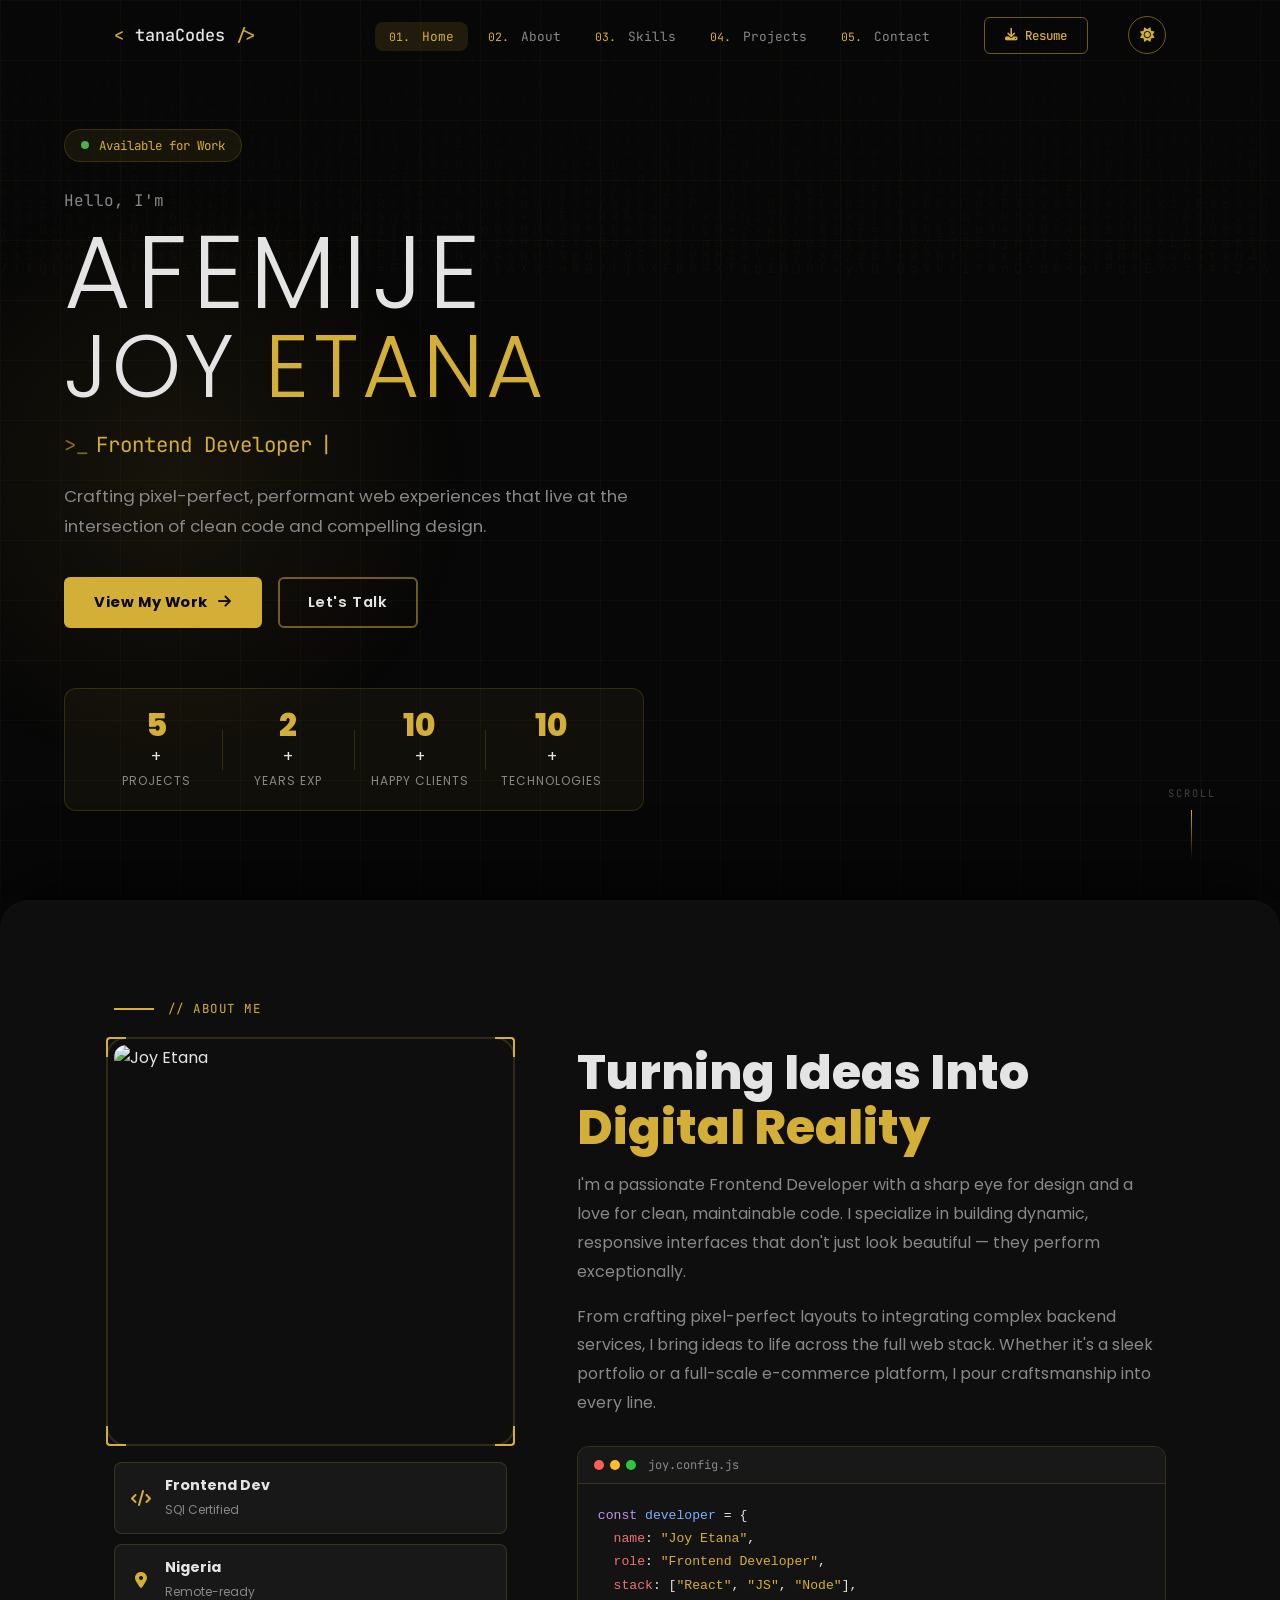
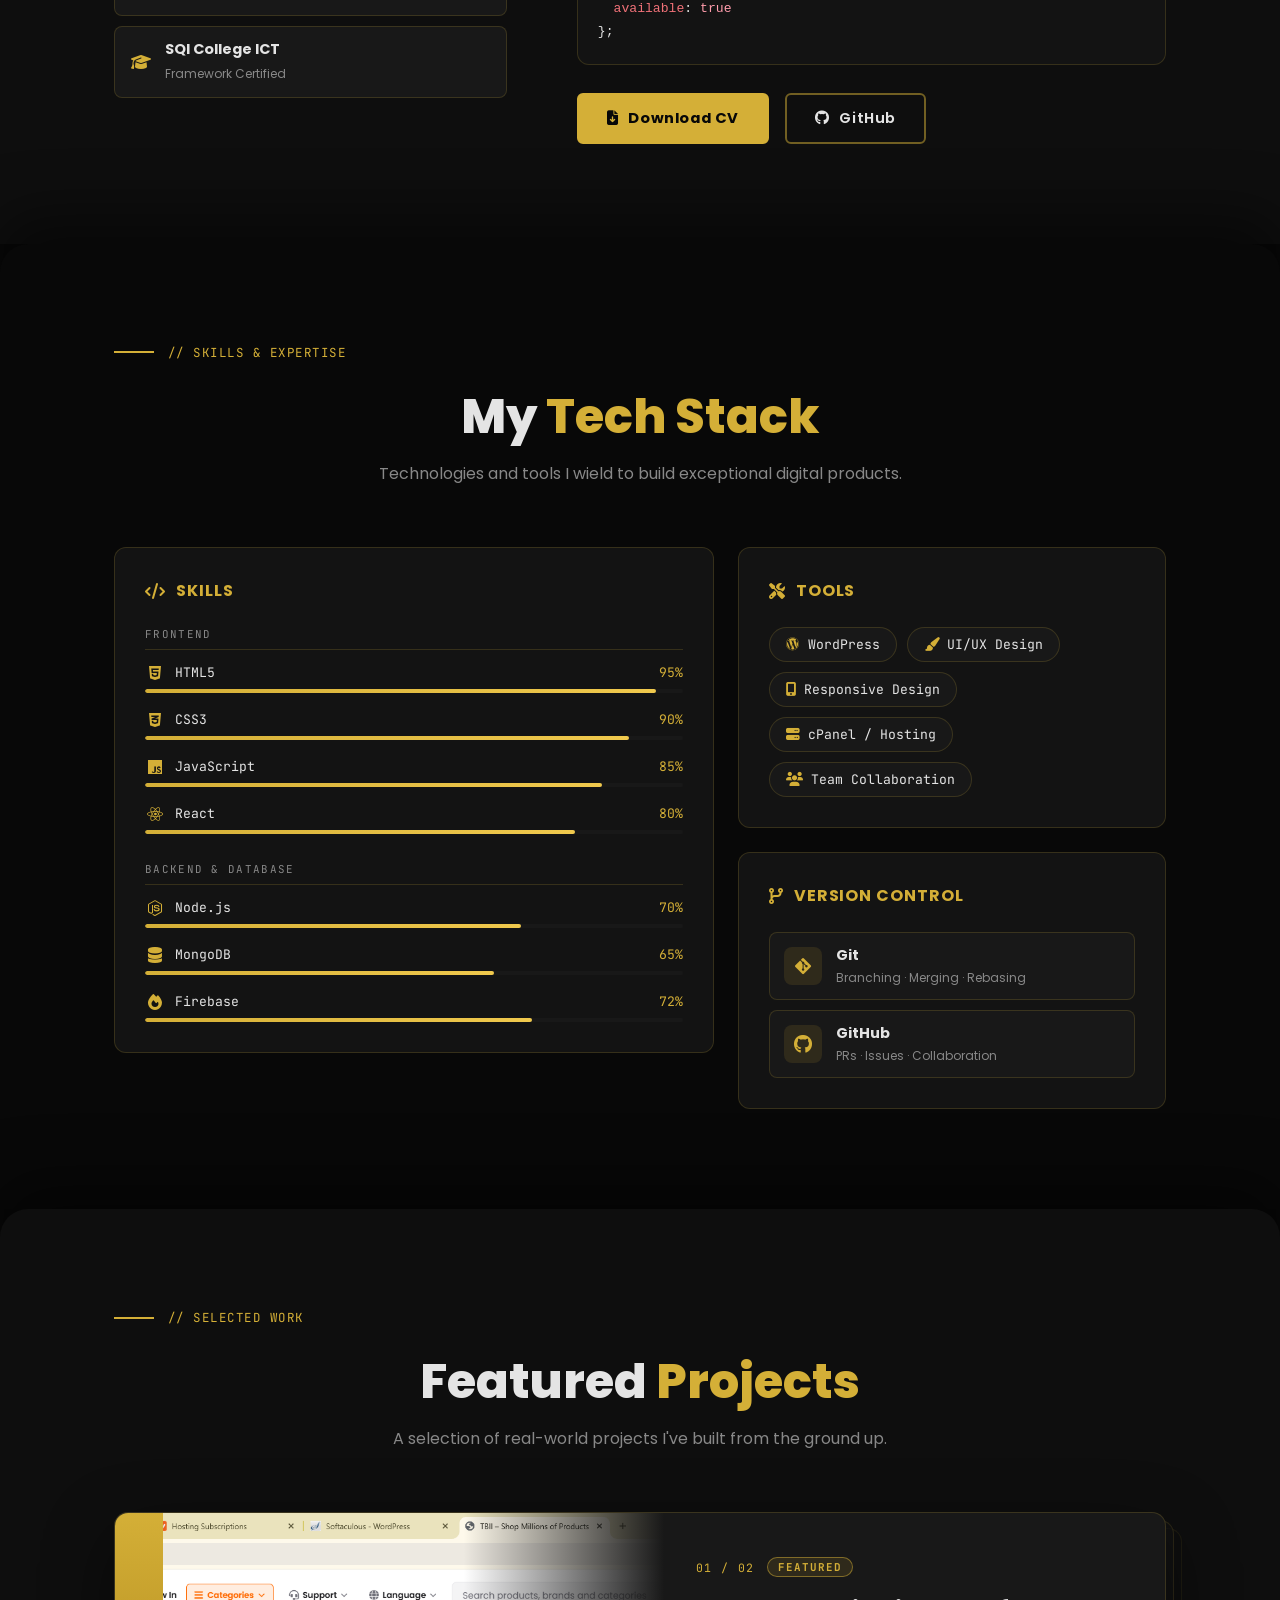
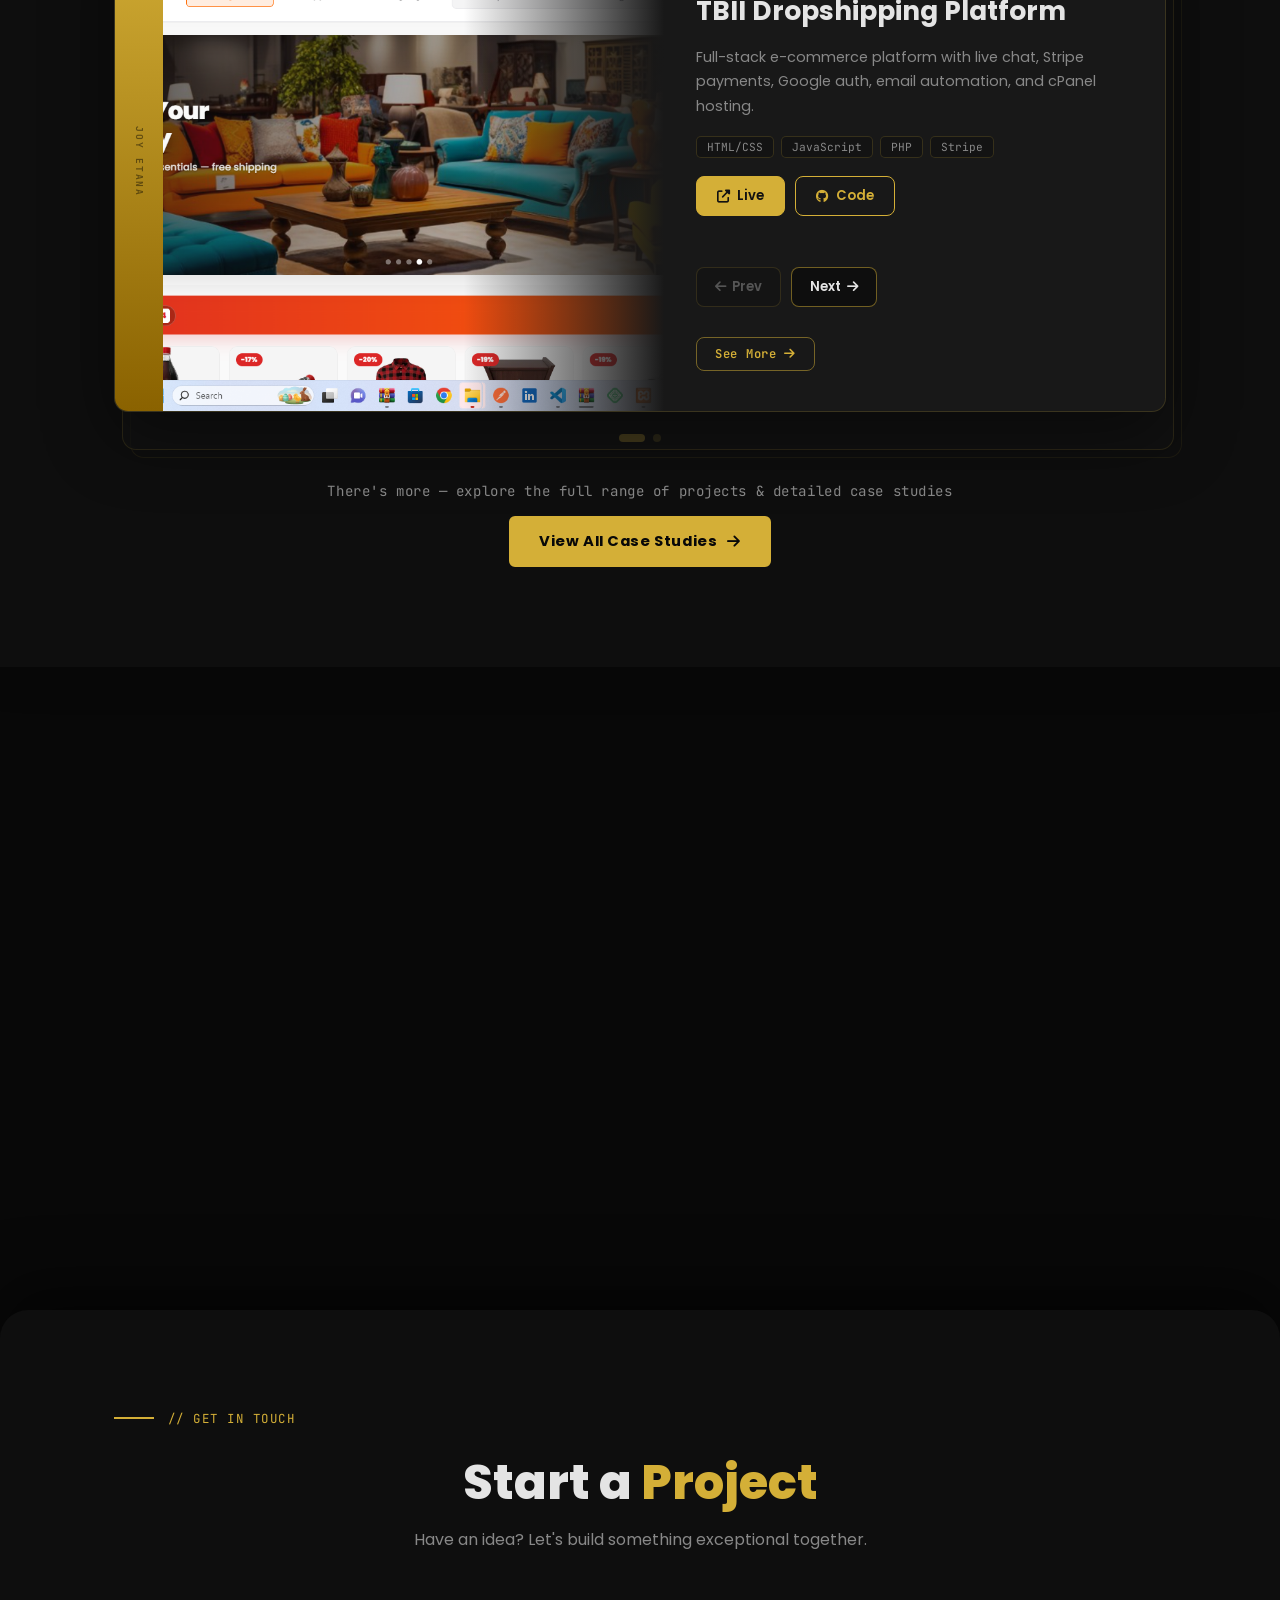
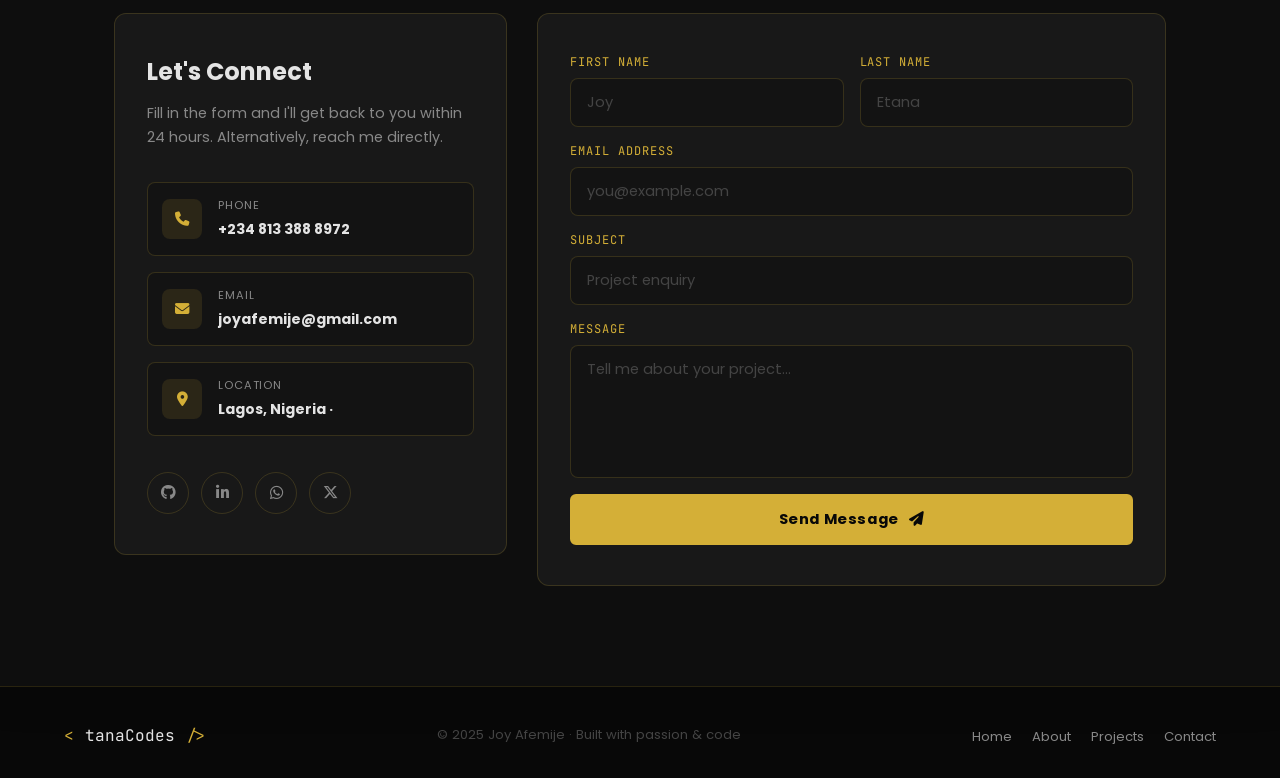
==== commit b9e85bee: "Restructure: 2-page book, all-projects hub, per-project colour themes, Farmsphere agri-tech rewrite " ====
--- a/index.html
+++ b/index.html
@@ -326,7 +326,7 @@
 
         <div class="book-wrap">
 
-          <!-- ── Page 1 ── -->
+          <!-- ── Page 1: TBII ── -->
           <article class="book-page" data-page="0">
             <div class="page-spine">Joy Etana</div>
             <div class="page-layout">
@@ -335,7 +335,7 @@
               </div>
               <div class="page-info">
                 <div class="page-meta">
-                  <span class="page-num">01 / 04</span>
+                  <span class="page-num">01 / 02</span>
                   <span class="page-badge">Featured</span>
                 </div>
                 <h3 class="page-title">TBII Dropshipping Platform</h3>
@@ -356,44 +356,16 @@
             </div>
           </article>
 
-          <!-- ── Page 2 ── -->
+          <!-- ── Page 2: ArtisanHub ── -->
           <article class="book-page" data-page="1">
             <div class="page-spine">Joy Etana</div>
             <div class="page-layout">
               <div class="page-visual">
-                <img src="./images/Momentum.png" alt="Momentum" />
+                <img src="./images/ArtisanHub.png" alt="ArtisanHub Marketplace" />
               </div>
               <div class="page-info">
                 <div class="page-meta">
-                  <span class="page-num">02 / 04</span>
-                </div>
-                <h3 class="page-title">Momentum</h3>
-                <p class="page-desc">A habit and task tracker with real-time Firebase sync, streak counters, and a clean mobile-first UI to keep users consistent every day.</p>
-                <div class="page-tags">
-                  <span>React</span><span>Vite</span><span>Firebase</span><span>Tailwind CSS</span>
-                </div>
-                <div class="page-links">
-                  <a href="#" class="btn-page-link"><i class="fas fa-external-link-alt"></i> Live</a>
-                </div>
-                <div class="page-nav">
-                  <button class="btn-flip prev"><i class="fas fa-arrow-left"></i> Prev</button>
-                  <button class="btn-flip next">Next <i class="fas fa-arrow-right"></i></button>
-                </div>
-                <a href="./momentum.html" class="btn-see-more">See More <i class="fas fa-arrow-right"></i></a>
-              </div>
-            </div>
-          </article>
-
-          <!-- ── Page 3 ── -->
-          <article class="book-page" data-page="2">
-            <div class="page-spine">Joy Etana</div>
-            <div class="page-layout">
-              <div class="page-visual">
-                <img src="./images/ArtisanHub.png" alt="ArtisanHub Marketplace" />
-              </div>
-              <div class="page-info">
-                <div class="page-meta">
-                  <span class="page-num">03 / 04</span>
+                  <span class="page-num">02 / 02</span>
                 </div>
                 <h3 class="page-title">ArtisanHub Marketplace</h3>
                 <p class="page-desc">React-powered marketplace connecting local artisans with clients. Features location-based booking and portfolio showcases.</p>
@@ -405,37 +377,9 @@
                 </div>
                 <div class="page-nav">
                   <button class="btn-flip prev"><i class="fas fa-arrow-left"></i> Prev</button>
-                  <button class="btn-flip next">Next <i class="fas fa-arrow-right"></i></button>
+                  <button class="btn-flip next" disabled>Next <i class="fas fa-arrow-right"></i></button>
                 </div>
                 <a href="./artisanhub.html" class="btn-see-more">See More <i class="fas fa-arrow-right"></i></a>
-              </div>
-            </div>
-          </article>
-
-          <!-- ── Page 4 ── -->
-          <article class="book-page" data-page="3">
-            <div class="page-spine">Joy Etana</div>
-            <div class="page-layout">
-              <div class="page-visual">
-                <img src="./images/raigee porfolio.png" alt="Raigee Portfolio" />
-              </div>
-              <div class="page-info">
-                <div class="page-meta">
-                  <span class="page-num">04 / 04</span>
-                </div>
-                <h3 class="page-title">Marketing Portfolio</h3>
-                <p class="page-desc">Personal portfolio site with smooth contact forms, automatic email delivery, and social platform integrations.</p>
-                <div class="page-tags">
-                  <span>HTML</span><span>CSS</span><span>JavaScript</span>
-                </div>
-                <div class="page-links">
-                  <a href="#" class="btn-page-link"><i class="fas fa-external-link-alt"></i> Live</a>
-                </div>
-                <div class="page-nav">
-                  <button class="btn-flip prev"><i class="fas fa-arrow-left"></i> Prev</button>
-                  <button class="btn-flip next" disabled>Next <i class="fas fa-arrow-right"></i></button>
-                </div>
-                <a href="./raigee.html" class="btn-see-more">See More <i class="fas fa-arrow-right"></i></a>
               </div>
             </div>
           </article>
@@ -445,11 +389,15 @@
         <div class="book-indicators">
           <button class="book-dot" data-goto="0"></button>
           <button class="book-dot" data-goto="1"></button>
-          <button class="book-dot" data-goto="2"></button>
-          <button class="book-dot" data-goto="3"></button>
         </div>
 
       </div><!-- /book-stage -->
+
+      <!-- ── View All CTA ── -->
+      <div class="view-all-cta">
+        <p>There's more — explore the full range of projects &amp; detailed case studies</p>
+        <a href="./all-projects.html" class="btn-primary">View All Case Studies <i class="fas fa-arrow-right"></i></a>
+      </div>
 
     </div>
   </section>
--- a/index.css
+++ b/index.css
@@ -1063,6 +1063,22 @@
   cursor: not-allowed;
 }
 
+/* ── View All CTA (below book stage) ── */
+.view-all-cta {
+  margin-top: 40px;
+  display: flex;
+  flex-direction: column;
+  align-items: center;
+  gap: 16px;
+  text-align: center;
+}
+.view-all-cta p {
+  font-size: 0.88rem;
+  color: var(--muted);
+  font-family: var(--mono);
+  letter-spacing: 0.04em;
+}
+
 /* ── See More button (inside each book page) ── */
 .btn-see-more {
   display: inline-flex;
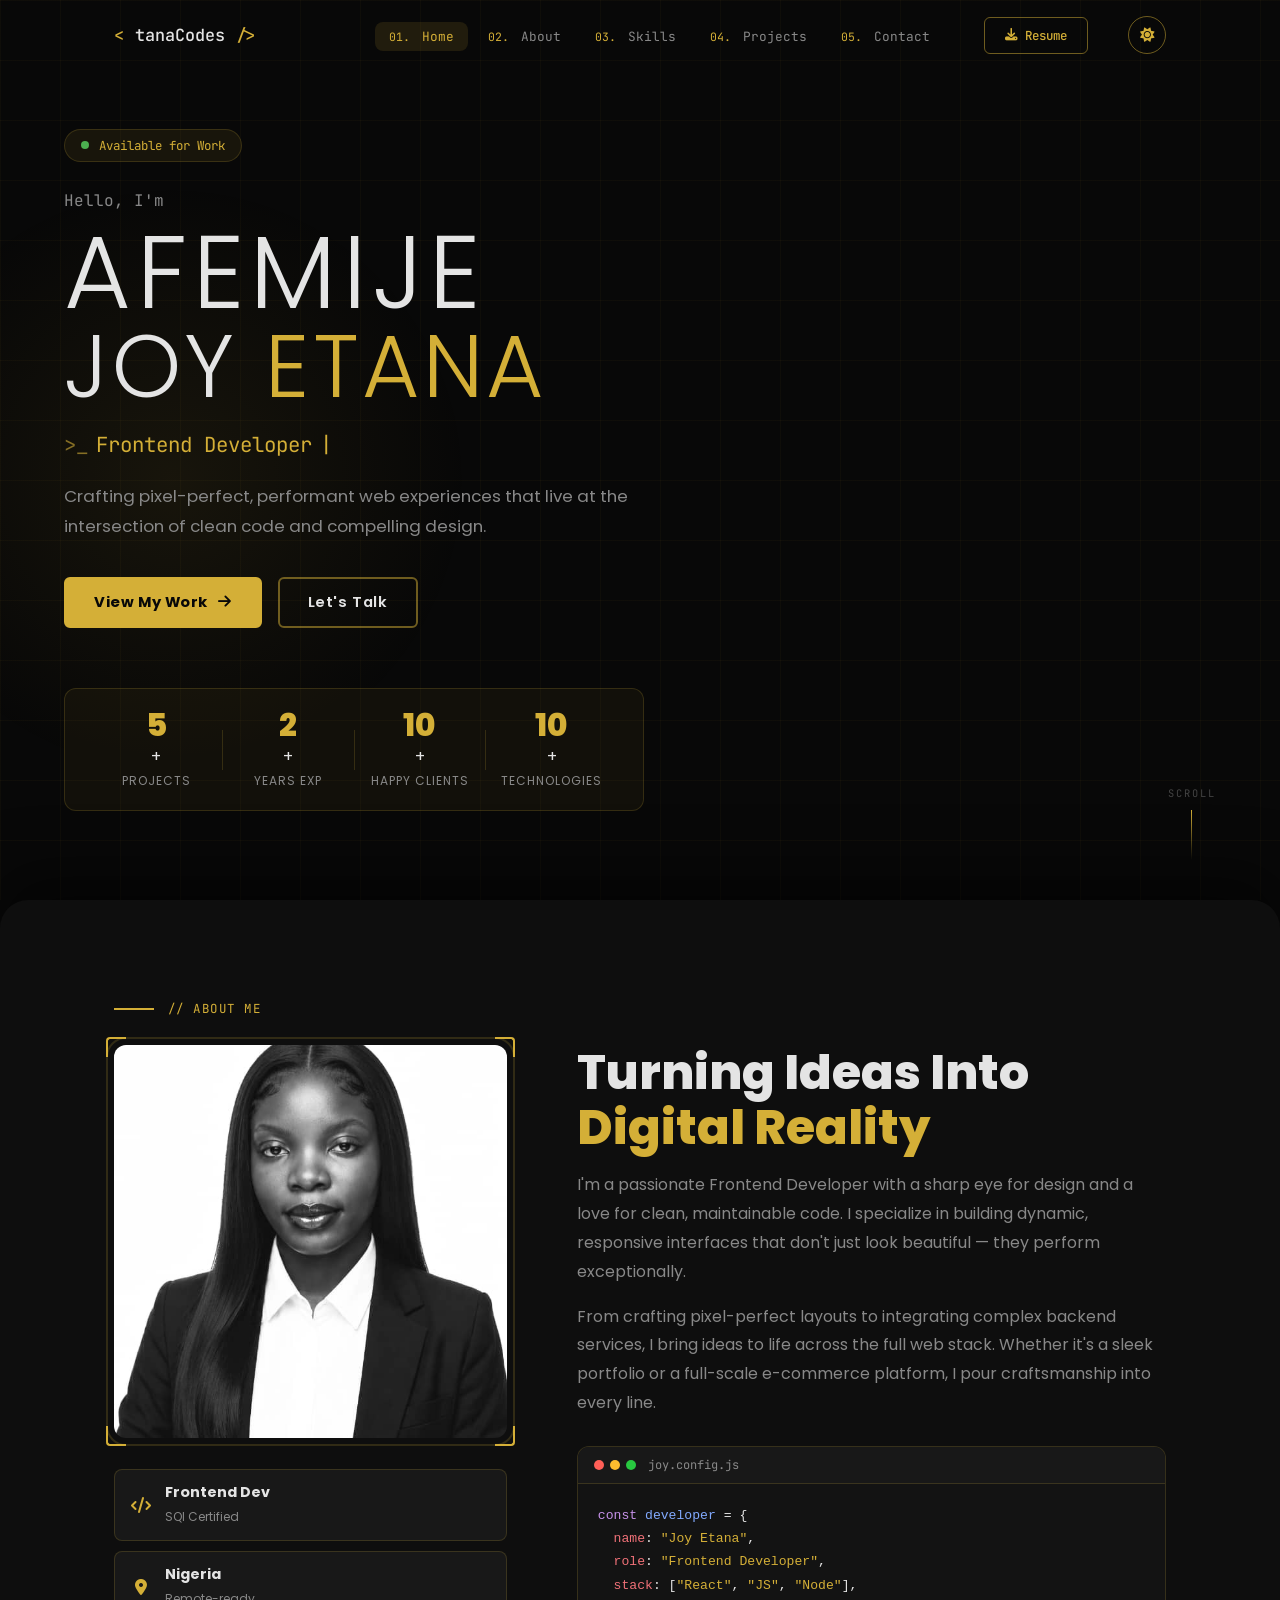
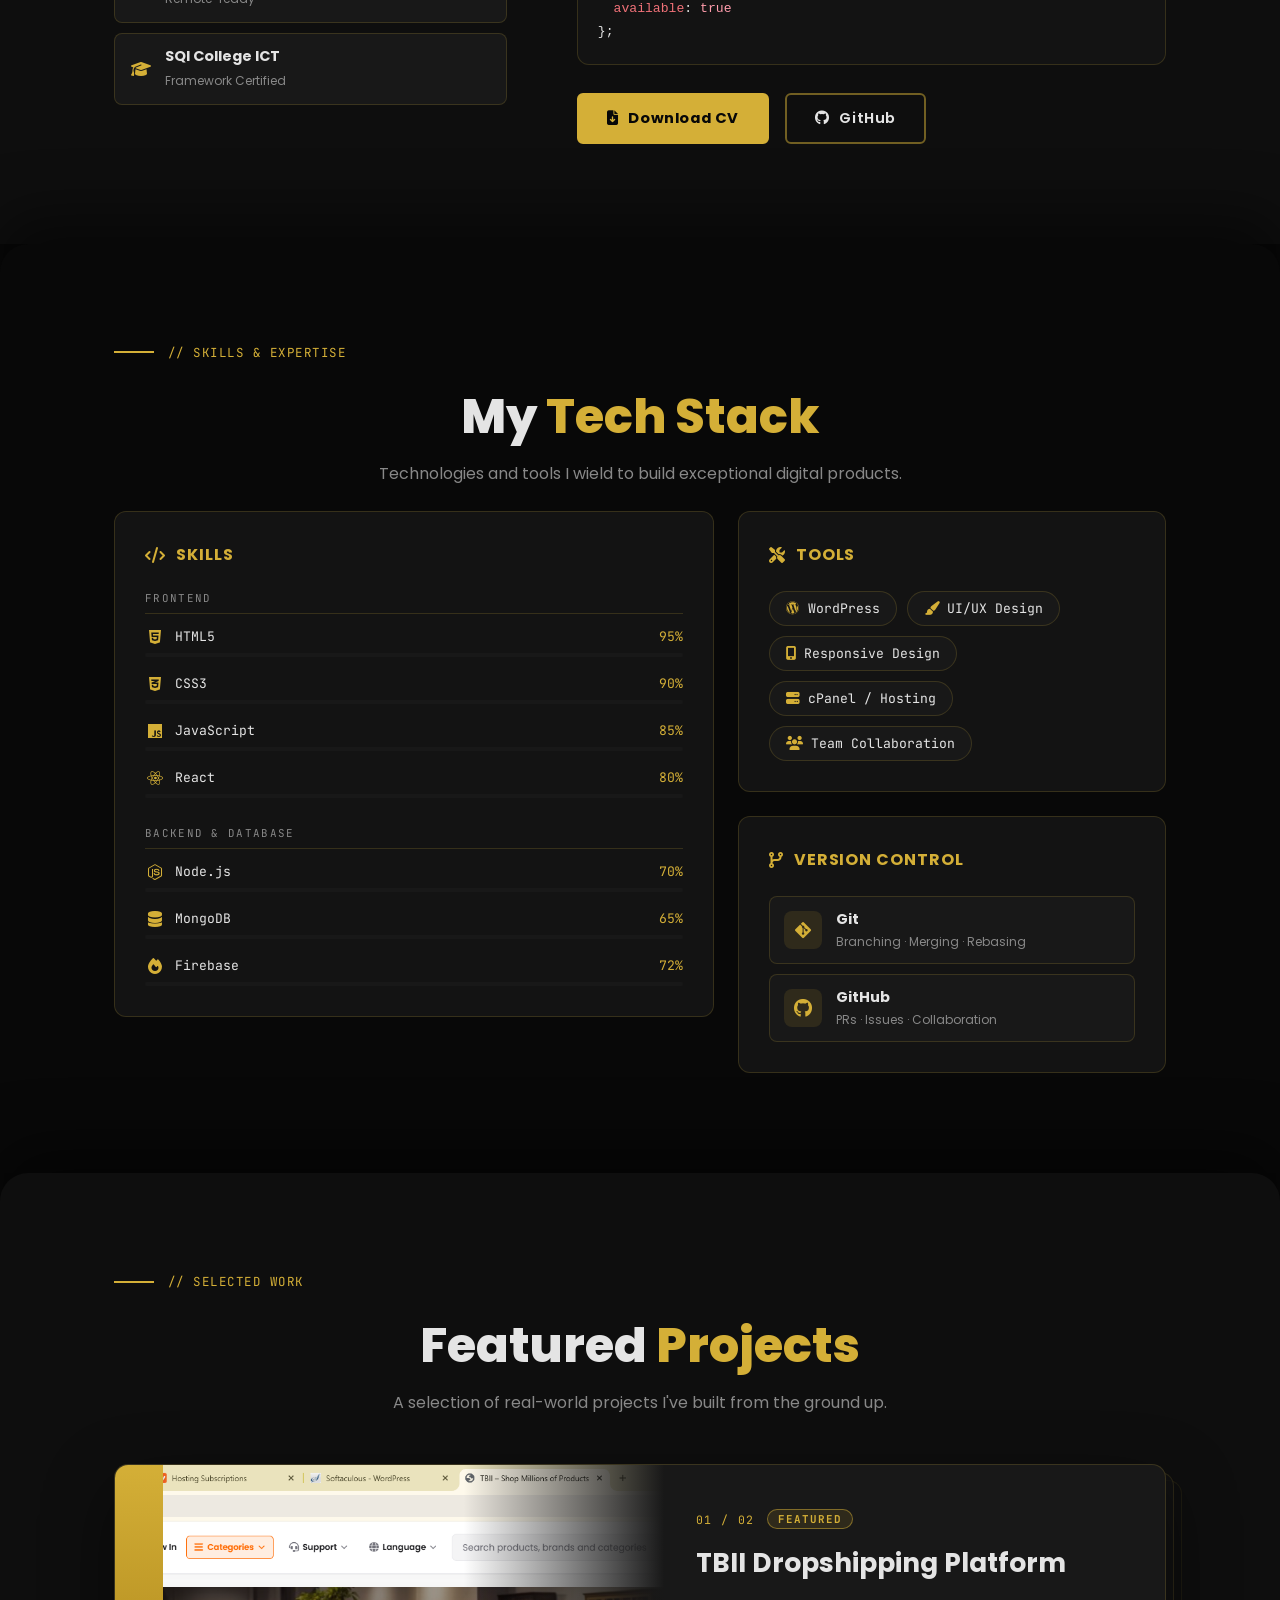
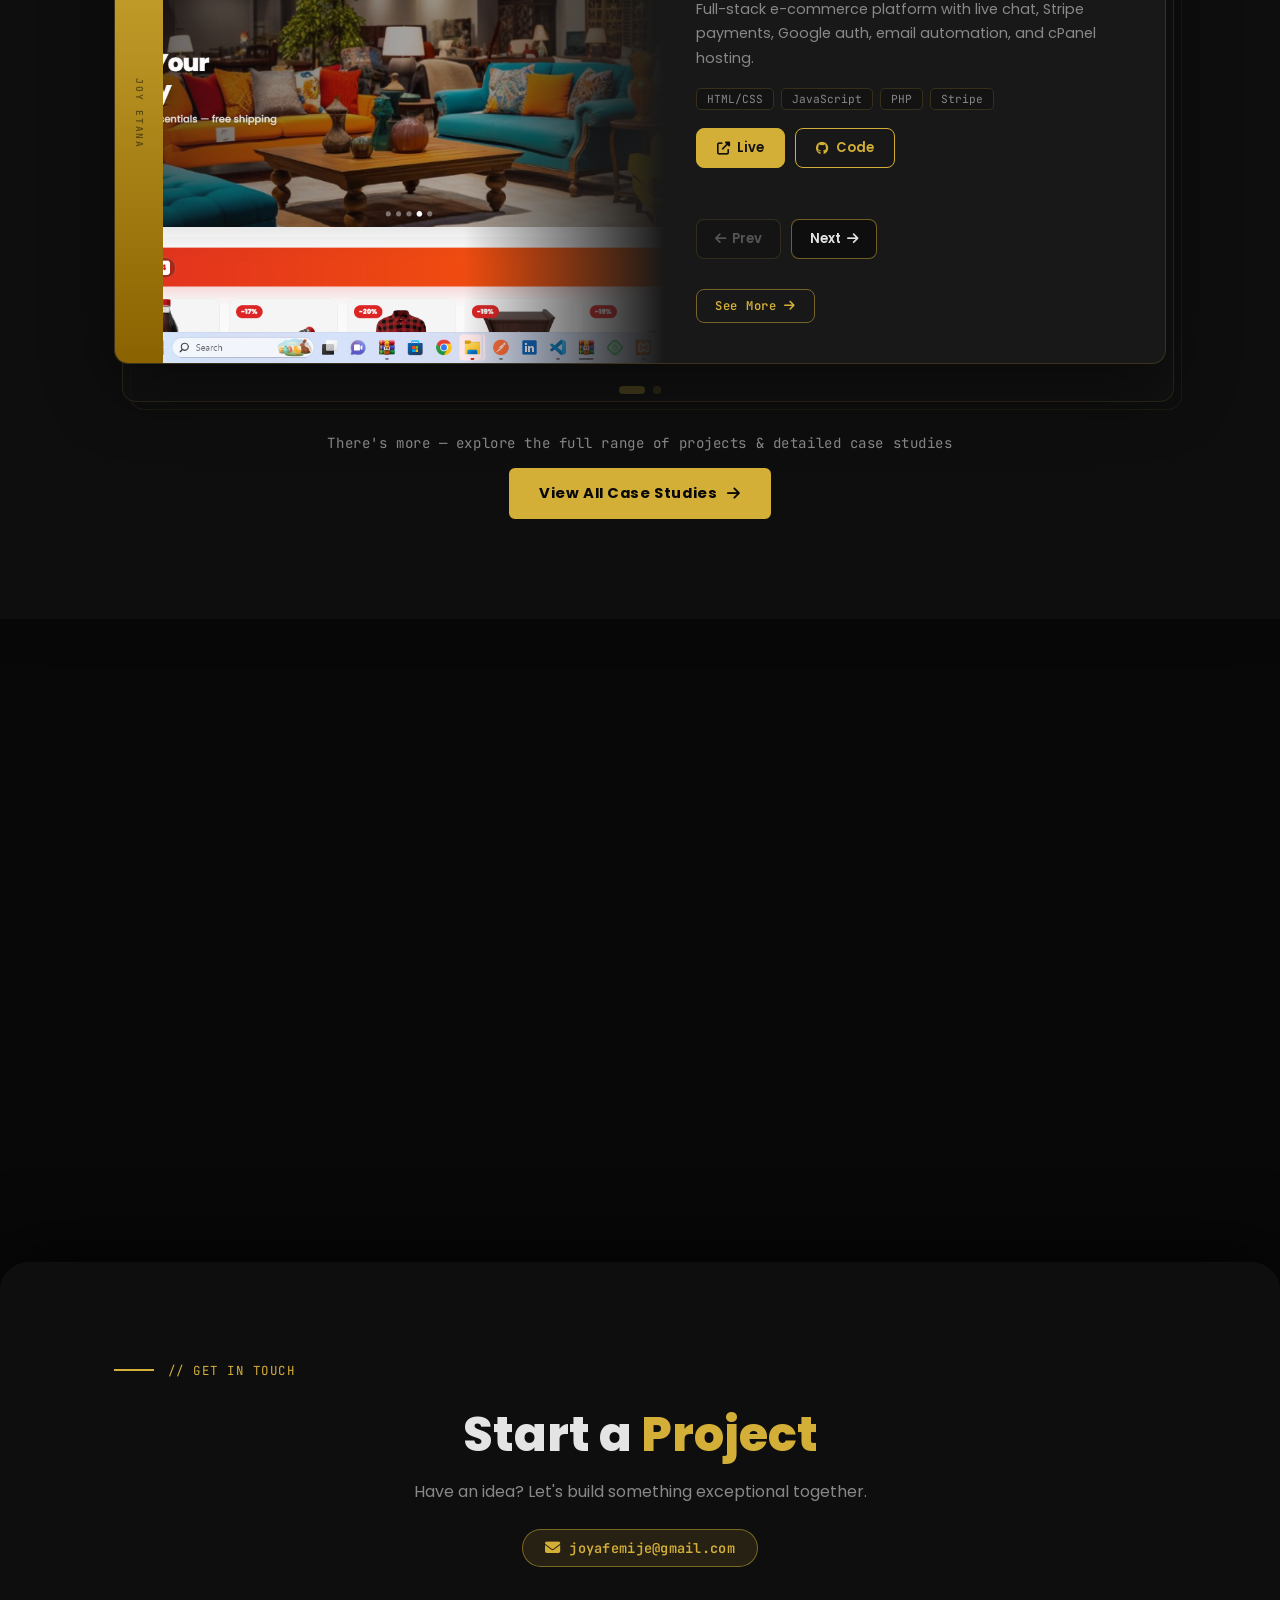
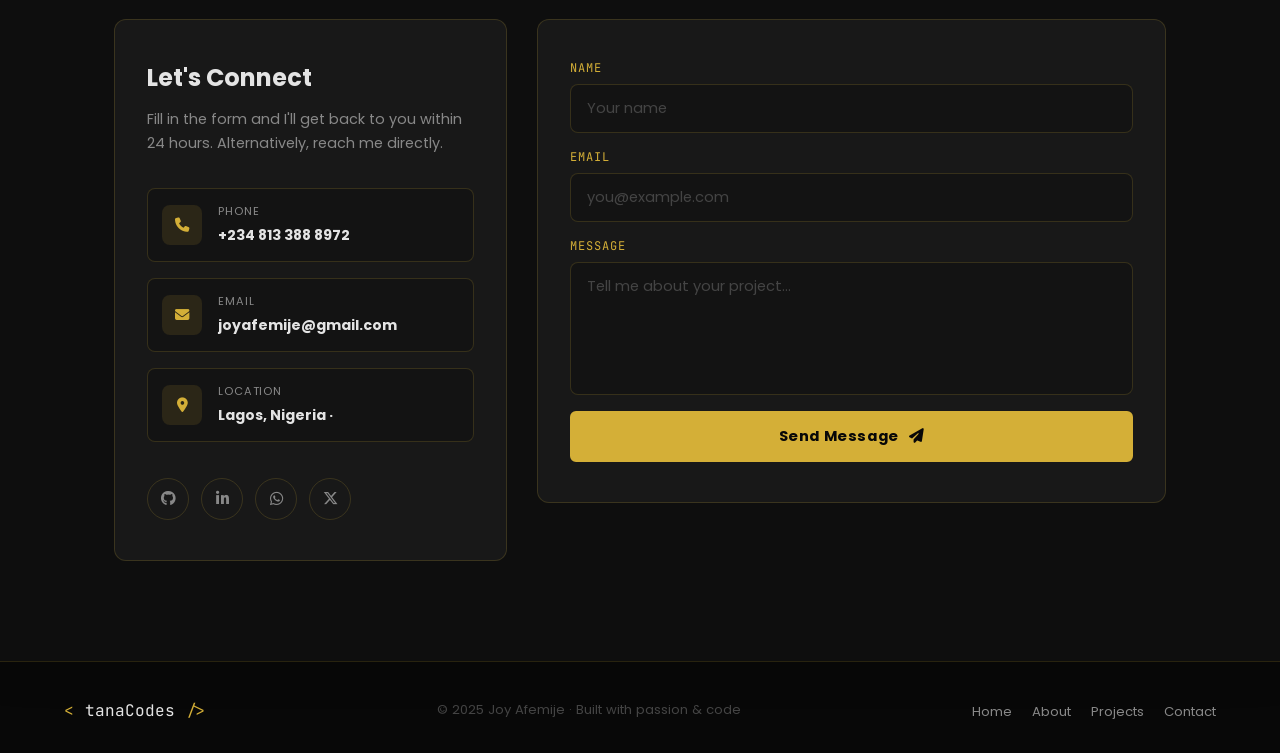
==== commit 261e925f: "Simplify contact form + add email icon link - Form reduced to Name / Email / Message / Send (removed" ====
--- a/index.html
+++ b/index.html
@@ -178,7 +178,7 @@
           </div>
 
           <div class="about-ctas">
-            <a href="./files/Afemije Joy CV.pdf" download class="btn-primary">
+            <a href="" download class="btn-primary">
               <i class="fas fa-file-arrow-down"></i> Download CV
             </a>
             <a href="https://github.com/JoyAfemije" target="_blank" class="btn-ghost">
@@ -473,6 +473,9 @@
 
       <h2 class="section-title center">Start a <em>Project</em></h2>
       <p class="section-sub">Have an idea? Let's build something exceptional together.</p>
+      <a href="mailto:joyafemije@gmail.com" class="email-direct-link">
+        <i class="fas fa-envelope"></i> joyafemije@gmail.com
+      </a>
 
       <div class="contact-grid">
 
@@ -514,23 +517,13 @@
 
         <div class="contact-form-panel">
           <form id="contactForm">
-            <div class="form-row">
-              <div class="form-group">
-                <label for="firstName">First Name</label>
-                <input type="text" id="firstName" placeholder="Joy" required />
-              </div>
-              <div class="form-group">
-                <label for="lastName">Last Name</label>
-                <input type="text" id="lastName" placeholder="Etana" required />
-              </div>
-            </div>
             <div class="form-group">
-              <label for="email">Email Address</label>
+              <label for="name">Name</label>
+              <input type="text" id="name" placeholder="Your name" required />
+            </div>
+            <div class="form-group">
+              <label for="email">Email</label>
               <input type="email" id="email" placeholder="you@example.com" required />
-            </div>
-            <div class="form-group">
-              <label for="subject">Subject</label>
-              <input type="text" id="subject" placeholder="Project enquiry" />
             </div>
             <div class="form-group">
               <label for="message">Message</label>
--- a/index.css
+++ b/index.css
@@ -174,10 +174,39 @@
 .section-sub {
   text-align: center;
   max-width: 560px;
-  margin: 0 auto 60px;
+  margin: 0 auto 24px;
   color: var(--muted);
   font-size: 1rem;
   line-height: 1.7;
+}
+
+/* Email direct link — shown below contact section subtitle */
+.email-direct-link {
+  display: inline-flex;
+  align-items: center;
+  gap: 9px;
+  color: var(--gold);
+  font-family: var(--mono);
+  font-size: 0.85rem;
+  font-weight: 600;
+  text-decoration: none;
+  border: 1.5px solid var(--border-h);
+  padding: 9px 22px;
+  border-radius: 30px;
+  background: var(--gold-dim);
+  margin: 0 auto 52px;
+  display: flex;
+  width: fit-content;
+  transition: var(--trans);
+  letter-spacing: 0.02em;
+}
+.email-direct-link i { font-size: 0.95rem; }
+.email-direct-link:hover {
+  background: var(--gold);
+  color: #000;
+  border-color: var(--gold);
+  transform: translateY(-2px);
+  box-shadow: 0 8px 24px var(--gold-dim);
 }
 
 /* ===== BUTTONS ===== */
